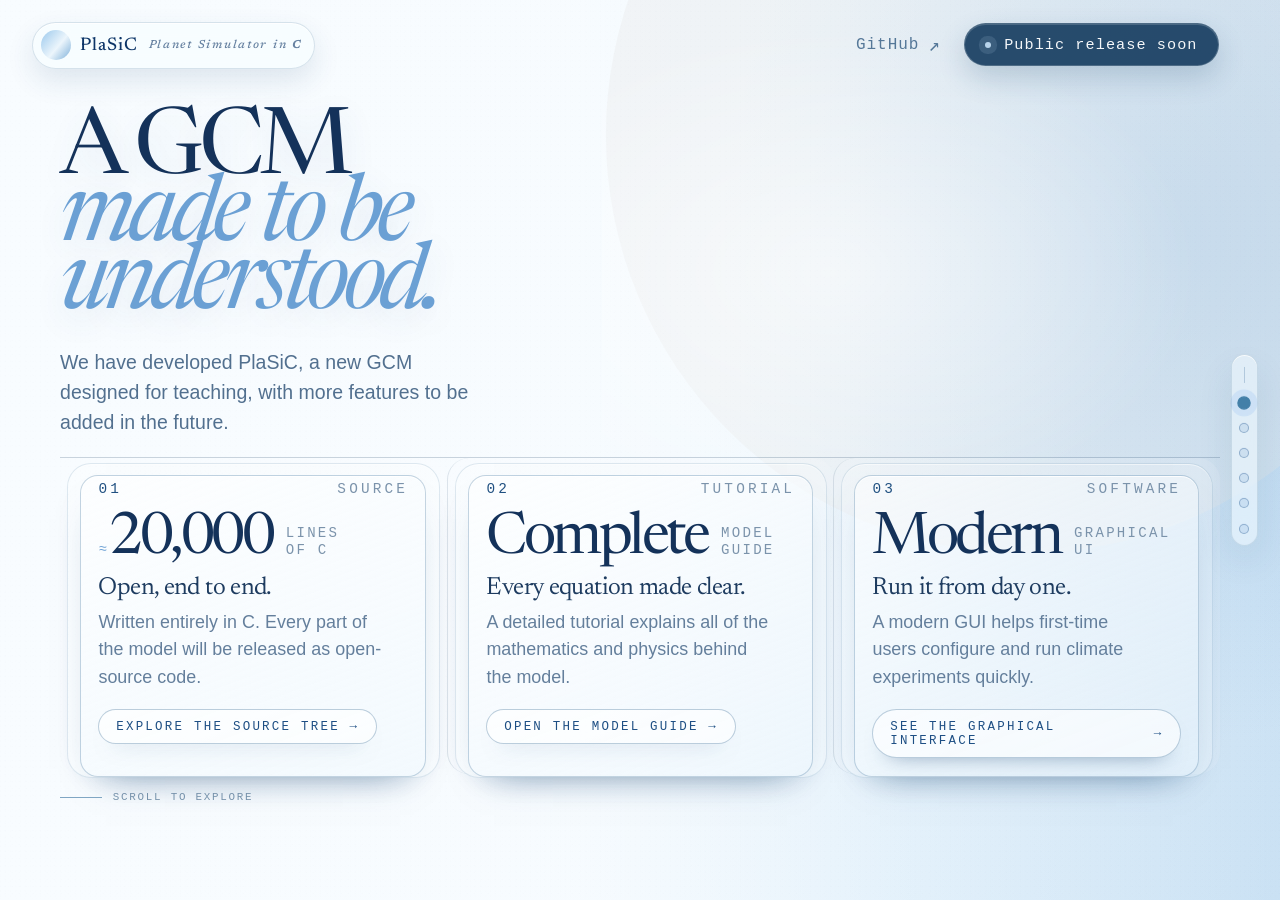
==== docs-site/docs/index.html @ 68e63ff9 "Add MkDocs online tutorial site and GitHub Pages deployment - docs-site 站点根路径保留项目落地页（index/source/tu" ====
<!DOCTYPE html>
<html lang="en">
<head>
<meta charset="UTF-8">
<meta name="viewport" content="width=device-width, initial-scale=1.0">
<meta name="color-scheme" content="light dark">
<meta name="description" content="PlaSiC historical experiment: a 1850–2014 CO₂-forced climate simulation and its warming response.">
<meta name="theme-color" content="#0a0f1d">
<link rel="icon" type="image/svg+xml" href="data:image/svg+xml,%3Csvg xmlns='http://www.w3.org/2000/svg' viewBox='0 0 64 64'%3E%3Cdefs%3E%3CradialGradient id='g' cx='35%25' cy='28%25'%3E%3Cstop stop-color='%23dffaff'/%3E%3Cstop offset='.48' stop-color='%237fe0f2'/%3E%3Cstop offset='1' stop-color='%231d5d7c'/%3E%3C/radialGradient%3E%3C/defs%3E%3Ccircle cx='32' cy='32' r='25' fill='url(%23g)'/%3E%3Cpath d='M12 34c13-9 27-11 40-4' fill='none' stroke='%23fff' stroke-opacity='.7' stroke-width='2'/%3E%3C/svg%3E">
<title>PlaSiC — Historical experiment</title>
<link rel="preconnect" href="https://fonts.googleapis.com">
<link rel="preconnect" href="https://fonts.gstatic.com" crossorigin>
<link href="https://fonts.googleapis.com/css2?family=Newsreader:opsz,wght@6..72,400;6..72,500&amp;family=STIX+Two+Text:ital,wght@0,400;0,500;1,400&amp;display=swap" rel="stylesheet">

<style>
/* ============================================================
   1. TOKENS + RESET
   ============================================================ */
:root{
  --ink:#0a0f1d;
  --ink-2:#0d1424;
  --ink-3:#101b33;
  --line:rgba(127,224,242,.16);
  --ice:#7fe0f2;
  --ice-deep:#37bddb;
  --ice-dim:#4a90a8;
  --gold:#e7c489;
  --text:#e9eef7;
  --muted:#8fa1bd;

  --font-elegant:'Newsreader','Bodoni 72','Didot','Baskerville','Times New Roman',serif;
  --font-math:'STIX Two Text','STIX Two Math','STIXGeneral','Cambria Math','Baskerville','Times New Roman',serif;
  --font-body:-apple-system,BlinkMacSystemFont,'Segoe UI',Roboto,'Helvetica Neue',Arial,sans-serif,'PingFang SC','Microsoft YaHei';
  --font-mono:'SF Mono',SFMono-Regular,ui-monospace,Menlo,Consolas,'Liberation Mono',monospace;
}

*{box-sizing:border-box;margin:0;padding:0}
html{scroll-behavior:smooth}
body{
  font-family:var(--font-body);
  color:var(--text);
  background:var(--ink);
  -webkit-font-smoothing:antialiased;
  text-rendering:optimizeLegibility;
  overflow:hidden;           /* sections scroll inside .scroll */
}
a{color:inherit;text-decoration:none}
button{font-family:inherit;cursor:pointer;background:none;border:none;color:inherit}

/* ============================================================
   2. LAYERED BACKGROUND (gradient + vignette, fixed)
   ============================================================ */
.bg-gradient{
  position:fixed;inset:0;z-index:0;pointer-events:none;
  background:
    radial-gradient(120% 90% at 50% -10%, var(--ink-3) 0%, var(--ink-2) 42%, var(--ink) 78%),
    #0a0f1d;
}
.bg-gradient::before,
.bg-gradient::after{
  content:"";position:absolute;inset:0;opacity:0;
  transition:opacity .85s cubic-bezier(.2,.7,.2,1);
}
.bg-gradient::before{
  background:
    radial-gradient(72% 48% at 76% 6%,rgba(255,237,255,.28),transparent 68%),
    linear-gradient(158deg,#75b9f5 0%,#798fe9 33%,#609ce9 66%,#9abcf4 100%);
}
.bg-gradient::after{
  background:
    radial-gradient(80% 58% at 13% 93%,rgba(242,181,249,.42),transparent 66%),
    radial-gradient(66% 52% at 94% 76%,rgba(215,181,251,.38),transparent 70%),
    linear-gradient(112deg,rgba(255,255,255,.16),transparent 48%,rgba(117,85,221,.15));
  mix-blend-mode:screen;
}
body.theme-sky .bg-gradient::before,
body.theme-sky .bg-gradient::after{opacity:1}
.vignette{
  position:fixed;inset:0;z-index:3;pointer-events:none;
  background:radial-gradient(130% 130% at 50% 45%, transparent 55%, rgba(4,8,18,.55) 100%);
  transition:background .85s ease;
}
.bottom-fade{
  position:fixed;left:0;right:0;bottom:0;height:26vh;z-index:1;pointer-events:none;
  background:linear-gradient(180deg,transparent,rgba(6,10,20,.8));
  transition:background .85s ease;
}
body.theme-sky .vignette{background:radial-gradient(130% 115% at 52% 42%,transparent 56%,rgba(47,57,156,.18) 100%)}
body.theme-sky .bottom-fade{background:linear-gradient(180deg,transparent,rgba(213,180,249,.22))}

/* clouds canvas sits between gradient and content */
#clouds{position:fixed;inset:0;z-index:1;pointer-events:none}

/* ============================================================
   3. SCROLL CONTAINER + SECTIONS
   ============================================================ */
.scroll{
  position:relative;z-index:2;
  height:100vh;height:100dvh;
  overflow-y:auto;overflow-x:hidden;
  scroll-snap-type:y mandatory;
  scroll-snap-stop:always;
  -webkit-overflow-scrolling:touch;
}
section{
  position:relative;
  min-height:100vh;min-height:100dvh;
  scroll-snap-align:start;
  display:flex;flex-direction:column;
  align-items:center;justify-content:center;
  padding:clamp(.75rem,1.9vh,1.35rem) clamp(1.25rem,6vw,4rem);
}

/* ============================================================
   4. FIXED CHROME (logo + nav dots)
   ============================================================ */
.logo{
  position:fixed;top:clamp(1rem,2.4vh,1.5rem);left:clamp(1.1rem,2.5vw,2rem);
  z-index:6;pointer-events:auto;
  display:flex;align-items:center;gap:.55rem;
  font-family:var(--font-elegant);font-weight:500;
  font-size:1.05rem;letter-spacing:.04em;color:var(--text);
}
.logo .mark{
  width:26px;height:26px;border-radius:50%;
  background:radial-gradient(circle at 35% 30%, var(--ice) 0%, var(--ice-deep) 55%, transparent 78%);
  box-shadow:0 0 18px rgba(127,224,242,.45);
  opacity:.9;
}
.logo .sub{font-family:var(--font-elegant);font-size:.6rem;letter-spacing:.12em;color:var(--muted);font-style:italic;text-transform:none;margin-left:.1rem}
body.theme-sky .logo{color:#fff;text-shadow:0 2px 18px rgba(50,48,151,.28)}
body.theme-sky .logo .sub{color:rgba(255,255,255,.78)}
body.theme-sky .logo .mark{
  background:radial-gradient(circle at 35% 30%,#fff 0%,#efd9ff 32%,#8f78e8 68%,transparent 72%);
  box-shadow:0 0 0 1px rgba(255,255,255,.3),0 8px 30px rgba(243,211,255,.6);
}

.nav{
  position:fixed;right:clamp(.6rem,1.8vw,1.4rem);top:50%;transform:translateY(-50%);
  z-index:6;display:flex;flex-direction:column;gap:.95rem;align-items:center;
}
.nav .dot{
  border-radius:50%;
  border:1px solid var(--line);background:rgba(15,23,40,.5);
  transition:transform .35s ease,background .35s ease,border-color .35s ease,box-shadow .35s ease;
}
.nav .dot:hover{border-color:var(--ice);transform:scale(1.25)}
.nav .dot.active{
  background:var(--ice);border-color:var(--ice);
  transform:scale(1.35);
}
.nav .dot.active::after{
  content:"";display:none;
}
.nav .tick{width:1px;height:16px;background:linear-gradient(var(--line),var(--line))}
body.theme-sky .nav .dot{border-color:rgba(255,255,255,.58);background:rgba(255,255,255,.18)}
body.theme-sky .nav .dot:hover{border-color:#fff}
body.theme-sky .nav .dot.active{background:#fff;border-color:#fff;box-shadow:0 0 0 5px rgba(255,255,255,.2),0 6px 22px rgba(55,51,164,.24)}
body.theme-sky .nav .tick{background:rgba(255,255,255,.48)}

/* the physics scene (#s2) is light-toned: darken the fixed chrome there */
body.theme-physics .logo{color:#12303f;text-shadow:none}
body.theme-physics .logo .sub{color:rgba(18,48,63,.62)}
body.theme-physics .logo .mark{background:radial-gradient(circle at 35% 30%,#cfeaf7 0%,#5f9dbd 58%,transparent 78%);box-shadow:0 0 14px rgba(40,90,120,.35)}
body.theme-physics .nav .dot{border-color:rgba(18,48,63,.38);background:rgba(18,48,63,.14)}
body.theme-physics .nav .dot.active{background:#1d5d7c;border-color:#1d5d7c;box-shadow:0 0 12px rgba(29,93,124,.4)}
body.theme-physics .nav .tick{background:rgba(18,48,63,.28)}

/* ============================================================
   5. SHARED REVEAL
   ============================================================ */
section .reveal{opacity:0;transform:translateY(28px);
  transition:opacity .8s ease,transform .8s cubic-bezier(.16,.8,.28,1);
  transition-delay:var(--d,0s);
}
section.active .reveal{opacity:1;transform:none}
@media (min-width:760px){
  section .reveal{will-change:opacity,transform}
}

/* ============================================================
   6. PAGE 3 — EQUATIONS IN THE SKY
   ============================================================ */
#s1{
  isolation:isolate;overflow:hidden;justify-content:flex-start;
  padding:clamp(4.2rem,7vh,5.2rem) clamp(1.25rem,4vw,4rem) clamp(1.4rem,3vh,2.4rem);
}
#s1::after{
  content:"";position:absolute;inset:0;z-index:-1;pointer-events:none;
  background:
    linear-gradient(90deg,rgba(255,255,255,.16) 1px,transparent 1px),
    linear-gradient(rgba(255,255,255,.12) 1px,transparent 1px);
  background-size:8vw 8vw;
  -webkit-mask:linear-gradient(180deg,transparent,rgba(0,0,0,.12) 28%,rgba(0,0,0,.08) 70%,transparent);
          mask:linear-gradient(180deg,transparent,rgba(0,0,0,.12) 28%,rgba(0,0,0,.08) 70%,transparent);
}
.sr-only{position:absolute;width:1px;height:1px;padding:0;margin:-1px;overflow:hidden;clip:rect(0,0,0,0);white-space:nowrap;border:0}
.sky-title{
  position:relative;z-index:4;width:min(94vw,1180px);margin:0 auto clamp(.3rem,.8vh,.6rem);
  color:#fff;text-align:center;text-wrap:balance;
  font-family:var(--font-elegant);font-size:clamp(2.2rem,4.3vw,4.7rem);font-weight:400;
  line-height:.94;letter-spacing:-.035em;font-kerning:normal;font-feature-settings:"kern" 1,"liga" 1;
  opacity:0;transform:translateY(-14px);filter:blur(7px);
  transition:opacity 1s ease .05s,transform 1s cubic-bezier(.16,.8,.28,1) .05s,filter 1s ease .05s;
}
#s1.active .sky-title{opacity:1;transform:none;filter:blur(0)}
.eq-cloud{
  position:relative;width:min(96vw,1540px);height:min(70vh,720px);
  margin:0 auto;perspective:1500px;transform-style:preserve-3d;
}
.eq{
  --tx:0px;--ty:0px;
  position:absolute;left:var(--x);top:var(--y);z-index:var(--z,1);
  max-width:min(66vw,900px);
  color:rgba(255,255,255,.92);
  opacity:0;
  transform:translate(-50%,-50%) translate3d(var(--tx),var(--ty),0) rotate(var(--r,0deg)) scale(.92);
  transition:opacity 1.15s ease var(--delay,0s),filter 1.15s ease var(--delay,0s),transform 1.15s cubic-bezier(.16,.8,.28,1) var(--delay,0s),color .35s ease;
  text-shadow:0 1px 0 rgba(255,255,255,.18),0 4px 16px rgba(50,51,142,.32),0 14px 38px rgba(45,54,160,.2);
  will-change:transform;
}
#s1.active .eq{
  opacity:var(--alpha,.82);
  transform:translate(-50%,-50%) translate3d(var(--tx),var(--ty),0) rotate(var(--r,0deg)) scale(1);
}
.eq .m{
  display:inline-block;font-family:var(--font-math);font-weight:400;
  line-height:1.2;letter-spacing:-.018em;font-kerning:normal;font-feature-settings:"kern" 1,"liga" 1;
  animation:eqFloat var(--float,10s) ease-in-out var(--phase,0s) infinite alternate;
  transition:transform .45s cubic-bezier(.2,.8,.2,1),color .35s ease,text-shadow .35s ease;
}
.eq:hover{z-index:20;color:#fff;--alpha:1}
.eq:hover .m{transform:translateY(-4px) scale(1.035);text-shadow:0 2px 0 rgba(255,255,255,.2),0 16px 38px rgba(51,45,153,.34)}
.eq.f-fore{color:#fff;--alpha:.98}
.eq.f-fore .m{font-size:var(--fs,clamp(1.2rem,1.9vw,1.95rem));font-weight:500}
.eq.f-diag{color:rgba(250,244,255,.9);--alpha:.88}
.eq.f-diag .m{font-size:var(--fs,clamp(.9rem,1.22vw,1.26rem))}
.m i{font-style:italic;color:inherit}
.m .g{color:#f8d9ff}
.fr{display:inline-flex;flex-direction:column;vertical-align:middle;margin:0 .14em;text-align:center;line-height:1.02;transform:translateY(-.04em)}
.fr .fn{padding:0 .12em}
.fr .fd{border-top:1px solid currentColor;padding:.08em .12em 0;font-size:.74em}
sub,sup{font-size:.62em;line-height:0}
@keyframes eqFloat{
  0%{transform:translate3d(0,-3px,0)}
  45%{transform:translate3d(5px,2px,0)}
  100%{transform:translate3d(-3px,6px,0)}
}

/* ============================================================
   7. PAGE 4 — PHYSICAL PROCESSES IN PLASIC (3-D GRID COLUMN)
   design adapted from website/demo (isothermalbox-style column
   + gridded globe); all selectors scoped under .physics-map
   ============================================================ */
#s2.physics-scene{
  isolation:isolate;overflow:hidden;padding:0;display:block;
  background:linear-gradient(165deg,#f3f8fc 0%,#e1ebf3 100%);color:#103b55;
}
.physics-figure{
  position:absolute;inset:0;z-index:1;opacity:0;transform:scale(1.015);
  transition:opacity 1.1s ease,transform 1.6s cubic-bezier(.16,.8,.28,1);
}
#s2.active .physics-figure{opacity:1;transform:none}
.physics-map{display:block;width:100%;height:100%}
.physics-map text{font-family:var(--font-body)}
/* in-scene micro labels (kept to a minimum) */
.physics-map .micro-label{font-size:28px;font-weight:750;letter-spacing:.13em;fill:#174b65;paint-order:stroke;stroke:rgba(248,253,255,.88);stroke-width:6px;stroke-linejoin:round}
.physics-map .micro-label.light{fill:rgba(255,255,255,.9);stroke:rgba(12,63,82,.55)}
/* parameterization callout panels */
.physics-map .process-label{filter:drop-shadow(0 9px 16px rgba(20,67,87,.18));opacity:0;transition:opacity .65s ease}
#s2.active .process-label{opacity:1}
#s2.active .process-label.p2{transition-delay:.14s}
#s2.active .process-label.p3{transition-delay:.24s}
#s2.active .process-label.p4{transition-delay:.34s}
.process-label .label-panel{fill:rgba(248,253,255,.92);stroke:rgba(12,72,101,.22);stroke-width:1.5}
.process-label .label-index{font:750 16px var(--font-body);fill:#103f59;text-anchor:middle;dominant-baseline:middle}
.process-label .label-title{font:750 24px var(--font-body);letter-spacing:.018em;fill:#103f59}
.process-label .label-link{fill:none;stroke:rgba(20,82,105,.6);stroke-width:2.2;stroke-linecap:round;stroke-dasharray:3 7}
.process-label:hover .label-panel{fill:rgba(255,255,255,.97);stroke:rgba(12,72,101,.45)}
.process-label:hover .label-link{stroke-dasharray:none}
/* globe image replaces the procedural graticule; only rain dots and
   building windows remain procedural */
/* scene motion, scoped to the physics map */
.physics-map .cloud-soft{filter:url(#cloudShadow)}
.physics-map .cloud-float-a,.physics-map .cloud-float-c{transform-box:fill-box;transform-origin:center;will-change:transform}
.physics-map .cloud-float-a{animation:sceneCloudA 8s ease-in-out infinite alternate}
.physics-map .cloud-float-c{animation:sceneCloudC 12s ease-in-out -5s infinite alternate}
.physics-map .sun-core{transform-box:fill-box;transform-origin:center;animation:sunPulse 4.5s ease-in-out infinite alternate}
.physics-map .sun-rays{transform-box:fill-box;transform-origin:center;animation:sunTurn 55s linear infinite}
.physics-map .flow,.physics-map .shortwave,.physics-map .longwave,.physics-map .updraft,.physics-map .flux-arrow{stroke-dasharray:16 13;animation:streamDash 2.2s linear infinite}
.physics-map .longwave{animation-duration:2.8s}
.physics-map .rain-streak{stroke-dasharray:7 15;animation:rainFall 1.25s linear infinite}
.physics-map .rain-streak.r2{animation-delay:-.45s}
.physics-map .rain-streak.r3{animation-delay:-.85s}
.physics-map .rain-dot{fill:#3f8fd2;animation:fallDots 1.5s linear infinite}
.physics-map .eddy{transform-box:fill-box;transform-origin:center;animation:eddyTurn 9s linear infinite}
.physics-map .mix-stream{stroke-dasharray:8 13;animation:streamDash 3.2s linear infinite}
.physics-map .rain-drop{animation:dropBob 1.8s ease-in-out infinite;transform-box:fill-box;transform-origin:center}
.physics-map .rain-drop.d2{animation-delay:-.6s}
.physics-map .rain-drop.d3{animation-delay:-1.2s}
.physics-map .city-icon{filter:drop-shadow(0 5px 5px rgba(30,68,58,.16))}
@keyframes sceneCloudA{to{transform:translate(10px,-13px)}}
@keyframes sceneCloudC{to{transform:translate(8px,-9px)}}
@keyframes sunPulse{to{transform:scale(1.06);opacity:.9}}
@keyframes sunTurn{to{transform:rotate(360deg)}}
@keyframes streamDash{to{stroke-dashoffset:-58}}
@keyframes rainFall{to{stroke-dashoffset:-44}}
@keyframes fallDots{0%{transform:translateY(-6px);opacity:0}20%{opacity:.95}85%{opacity:.9}100%{transform:translateY(38px);opacity:0}}
@keyframes eddyTurn{to{transform:rotate(360deg)}}
@keyframes dropBob{0%,100%{transform:translateY(-4px);opacity:.5}50%{transform:translateY(7px);opacity:1}}
@media (max-width:780px){
  .physics-figure{left:50%;width:1500px;transform:translateX(-50%) scale(1.015)}
  #s2.active .physics-figure{transform:translateX(-50%)}
}

/* ============================================================
   8. PAGE 5 — COUPLING
   ============================================================ */
#s3.coupling-scene{
  --cx-ink:#173650;--cx-muted:#536f86;--cx-rule:rgba(47,93,130,.19);
  --cx-down:#9b722f;--cx-up:#327ea6;
  isolation:isolate;align-items:stretch;justify-content:center;
  padding:clamp(5rem,8vh,6rem) clamp(1.5rem,5vw,5.5rem) clamp(1.8rem,4vh,3rem);
  color:var(--cx-ink);
  background:radial-gradient(ellipse at 90% 15%,rgba(126,196,242,.42),transparent 55%),
    linear-gradient(125deg,#e6f2fd 5%,#cfe4f8 68%,#b9d6ee);
}
#s3::before{
  content:"";position:absolute;inset:0;z-index:-1;pointer-events:none;opacity:.35;
  background-image:linear-gradient(rgba(71,120,160,.075) 1px,transparent 1px),linear-gradient(90deg,rgba(71,120,160,.075) 1px,transparent 1px);
  background-size:64px 64px;
  -webkit-mask-image:linear-gradient(120deg,transparent 30%,#000);mask-image:linear-gradient(120deg,transparent 30%,#000);
}
.cx-shell{width:min(100%,1400px);margin:auto}
.cx-header{display:grid;grid-template-columns:1fr;align-items:end;gap:3rem;margin-bottom:clamp(1.6rem,3.5vh,2.6rem)}
.cx-title{font-family:var(--font-elegant);font-size:clamp(3.25rem,5.2vw,5.35rem);font-weight:400;line-height:.94;letter-spacing:-.035em}
.cx-title em{font-weight:400;color:#3b7fa9}
.cx-header-note{max-width:38ch;margin:0 0 .25rem;color:var(--cx-muted);font-size:1.0625rem;line-height:1.55}
.cx-network{margin:0}
.cx-component{position:relative;min-width:0;border:1px solid var(--cx-rule);border-radius:12px;background:rgba(255,255,255,.57)}
.cx-number{font-family:var(--font-mono);font-size:.875rem;letter-spacing:.12em;color:#6084a1}
.cx-component h3{font-family:var(--font-elegant);font-size:clamp(1.9rem,2.8vw,2.7rem);font-weight:400;line-height:1.05;letter-spacing:-.025em}
.cx-component p{font-size:1.125rem;line-height:1.55;color:var(--cx-muted);text-wrap:pretty}
.cx-atmosphere{display:grid;grid-template-columns:1fr 1fr;align-items:center;gap:2rem;padding:1.3rem 1.7rem;background:linear-gradient(110deg,rgba(255,255,255,.85),rgba(204,229,247,.66));box-shadow:0 15px 35px -30px rgba(36,85,127,.3)}
.cx-atmosphere-name{display:flex;align-items:center;gap:1.2rem}
.cx-atmosphere p{max-width:47ch}
.cx-branches{display:grid;grid-template-columns:minmax(0,.8fr) minmax(0,1.65fr);gap:2.3rem}
.cx-branch{min-width:0;display:flex;flex-direction:column}
.cx-exchange{display:flex;justify-content:center}
.cx-direction{display:flex;font-size:.875rem;line-height:1.35;color:var(--cx-down)}
.cx-direction.return{color:var(--cx-up)}
.cx-arrow{position:relative;display:block;flex:none;width:2px;height:45px;background:currentColor;opacity:.8}
.cx-arrow::after{content:"";position:absolute;bottom:0;left:-3px;width:8px;height:8px;border-right:2px solid currentColor;border-bottom:2px solid currentColor;transform:rotate(45deg)}
.return .cx-arrow::after{top:0;bottom:auto;transform:rotate(225deg)}
.cx-land{flex:1;padding:1.5rem 1.7rem;display:flex;flex-direction:column;align-items:flex-start;background:linear-gradient(145deg,rgba(255,255,255,.76),rgba(217,236,234,.53))}
.cx-land .cx-number{color:#547e7c}
.cx-land h3{margin:.75rem 0 .65rem}
.cx-land p{max-width:29ch}
.cx-marine{min-width:0}
.cx-interface{display:flex;align-items:center;justify-content:space-between;gap:1.8rem;padding:1.15rem 1.45rem;border:1px dashed rgba(55,108,143,.38);border-radius:8px;background:rgba(243,250,255,.5)}
.cx-interface h3{font-size:1.45rem;font-weight:500;white-space:nowrap}
.cx-interface p{font-size:1.0625rem;line-height:1.5;color:var(--cx-muted);max-width:42ch}
.cx-interface-tag{display:block;margin-top:.3rem;font-family:var(--font-mono);font-size:.9375rem;color:#6385a0}
.cx-gateway{width:43%;display:flex;align-items:center;justify-content:center;gap:.6rem;height:45px;color:#547f9f}
.cx-gateway .cx-arrow{height:29px}
.cx-gateway-label{margin-left:.4rem;font-size:.875rem;line-height:1.35;color:var(--cx-muted)}
.cx-marine-pair{display:grid;grid-template-columns:minmax(0,1fr) 14% minmax(0,1fr);align-items:stretch}
.cx-ice,.cx-ocean{padding:1.1rem 1.25rem}
.cx-ice{background:linear-gradient(145deg,rgba(255,255,255,.8),rgba(224,231,247,.65))}
.cx-ocean{background:linear-gradient(145deg,rgba(241,250,255,.9),rgba(191,221,243,.55))}
.cx-ice h3,.cx-ocean h3{font-size:clamp(1.75rem,2.35vw,2.35rem);margin:.5rem 0 .6rem}
.cx-ice p,.cx-ocean p{font-size:1.0625rem}
.cx-bridge{display:flex;flex-direction:column;align-items:center;justify-content:center;gap:.7rem;color:#517b9c;padding:0 .6rem}
.cx-horizontal{width:100%;height:2px;position:relative;background:currentColor}
.cx-horizontal::after{content:"";position:absolute;right:0;top:-3px;width:8px;height:8px;border-top:2px solid currentColor;border-right:2px solid currentColor;transform:rotate(45deg)}
.cx-horizontal.back::after{left:0;right:auto;transform:rotate(225deg)}
.cx-bridge small{line-height:1.35;text-align:center}
.cx-deep-link{display:flex;flex-direction:column;align-items:center;gap:.4rem;margin:.7rem 0 .45rem;color:#3d789b;font-size:.82rem;line-height:1.3;text-align:center}
.cx-deep-link .cx-deep-arrow{position:relative;width:2px;height:27px;background:currentColor}
.cx-deep-link .cx-deep-arrow::after{content:"";position:absolute;left:-3px;bottom:-1px;width:8px;height:8px;border-right:2px solid currentColor;border-bottom:2px solid currentColor;transform:rotate(45deg)}
.cx-deep-link strong{font-weight:600;letter-spacing:.02em}
.cx-deep-ocean{display:grid;grid-template-columns:auto minmax(0,1fr) auto;align-items:center;gap:1.1rem;padding:1rem 1.25rem;border-color:rgba(38,111,157,.28);background:linear-gradient(110deg,rgba(222,244,255,.9),rgba(155,206,237,.62));box-shadow:0 13px 30px -27px rgba(24,86,128,.58)}
.cx-deep-ocean .cx-component-head{margin:0;align-items:center}
.cx-deep-ocean .cx-symbol{width:4.8rem;height:4.8rem}
.cx-deep-ocean h3{font-size:clamp(1.65rem,2.2vw,2.2rem);margin:.35rem 0 .2rem}
.cx-deep-ocean p{font-size:1rem;line-height:1.42;max-width:192ch}
.cx-deep-specs{display:flex;flex-direction:column;align-items:flex-end;gap:.4rem;max-width:24rem}
.cx-deep-specs span{padding:.35rem .52rem;border:1px solid rgba(48,111,146,.2);border-radius:5px;background:rgba(244,252,255,.45);color:#37677f;font-family:var(--font-mono);font-size:.7rem;letter-spacing:.04em;white-space:nowrap}
.cx-caption{display:grid;grid-template-columns:1fr 1.5fr;gap:2.8rem;padding-top:1rem;border-top:1px solid var(--cx-rule);font-size:1rem;line-height:1.6}
.cx-caption strong{font-weight:500;color:var(--cx-ink)}
.cx-caption p + p{margin-top:.3rem}
.cx-grid-mark{display:inline-block;width:13px;height:13px;margin-right:.5rem;vertical-align:-1px;border:1px solid #779cb7;background:linear-gradient(90deg,transparent 45%,#779cb7 45% 55%,transparent 55%),linear-gradient(transparent 45%,#779cb7 45% 55%,transparent 55%)}
body.theme-coupling .logo{color:#173650;text-shadow:none}
body.theme-coupling .logo .sub{color:#54738d}
body.theme-coupling .logo .mark{background:radial-gradient(circle at 35% 30%,#d7f2ff 0%,#6a9fc5 58%,transparent 78%);box-shadow:0 0 14px rgba(46,116,214,.2)}
body.theme-coupling .nav .dot{border-color:rgba(20,72,128,.34);background:rgba(35,104,180,.1)}
body.theme-coupling .nav .dot.active{background:#437fa8;border-color:#437fa8;box-shadow:0 0 0 5px rgba(46,120,236,.1)}
body.theme-coupling .nav .tick{background:rgba(20,72,128,.22)}
body.theme-coupling .vignette{background:radial-gradient(140% 120% at 55% 45%,transparent 70%,rgba(54,115,177,.07) 100%)}
body.theme-coupling .bottom-fade{background:linear-gradient(180deg,transparent,rgba(185,222,252,.12))}
@media(max-width:1050px){
  .cx-header{gap:2rem;grid-template-columns:1fr 1fr}
  .cx-branches{gap:1.5rem;grid-template-columns:minmax(0,.75fr) minmax(0,1.65fr)}
  .cx-exchange{gap:1rem}.cx-direction{font-size:.8125rem}
  .cx-interface{align-items:flex-start;gap:1rem}.cx-interface p{max-width:26ch}
  .cx-land{padding:1.3rem}.cx-ice,.cx-ocean{padding:1rem}
  .cx-component p{font-size:1.0625rem}
}
@media(max-width:760px){
  #s3.coupling-scene{padding:5.5rem 1.5rem 2.5rem}
  .cx-header{grid-template-columns:1fr;gap:1rem;margin-bottom:1.5rem}
  .cx-title{font-size:clamp(2.8rem,9vw,4rem)}
  .cx-atmosphere{grid-template-columns:1fr;gap:.65rem;padding:1.2rem}
  .cx-atmosphere-name{gap:.8rem}
  .cx-branches{grid-template-columns:1fr;gap:0}
  .cx-exchange{justify-content:space-around}
  .cx-direction{font-size:.875rem}
  .cx-land{padding:1.2rem}.cx-land h3{margin:.45rem 0}
  .cx-land p{max-width:none}
  .cx-interface{padding:1rem}
  .cx-deep-ocean{grid-template-columns:1fr;gap:.7rem;padding:1rem}
  .cx-deep-ocean .cx-component-head{align-items:center}
  .cx-deep-specs{align-items:flex-start;max-width:none}
  .cx-caption{grid-template-columns:1fr;gap:.7rem;margin-top:1.4rem}
}
@media(max-width:430px){
  .cx-interface p{max-width:none;margin-top:.6rem}
  .cx-marine-pair{grid-template-columns:1fr}
  .cx-gateway{width:100%}
  .cx-bridge{flex-direction:row}
  .cx-horizontal{width:2px;height:38px}
  .cx-horizontal::after{right:auto;left:-3px;top:auto;bottom:0;transform:rotate(135deg)}
  .cx-horizontal.back::after{left:-3px;top:0;bottom:auto;transform:rotate(-45deg)}
  .cx-ocean h3 span{display:inline}
  .cx-deep-ocean .cx-component-head{align-items:center}
  .cx-deep-ocean .cx-symbol{width:4.2rem;height:4.2rem}
  .cx-deep-specs span{font-size:.62rem}
}
@media(min-width:1051px) and (max-height:800px){
  #s3.coupling-scene{padding-top:4.4rem;padding-bottom:1.5rem}
  .cx-header{margin-bottom:1.3rem}.cx-title{font-size:clamp(3rem,4.4vw,4.3rem)}
  .cx-atmosphere{padding:1rem 1.5rem}.cx-exchange{min-height:72px}
  .cx-land{padding:1.2rem 1.5rem}.cx-caption{margin-top:1.1rem;padding-top:.8rem}
}

/* Component symbols reuse the original site's vector illustrations. */
.cx-symbol{display:block;flex:none;width:4.8rem;height:4.8rem;filter:saturate(.68);}
.cx-symbol svg{display:block;width:100%;height:100%}
.cx-component-head{display:flex;align-items:center;gap:.8rem;margin-bottom:.7rem;width:100%}
.cx-component-head > div{min-width:0}
.cx-component-head h3{margin:.45rem 0 0}
.cx-atmosphere-name h3{margin-top:.35rem}
.cx-atmosphere{padding-top:.9rem;padding-bottom:.9rem}
.cx-land .cx-symbol{width:5.3rem;height:5.3rem}
.cx-ocean .cx-symbol{width:5.3rem;height:5.3rem}
.cx-ice .cx-component-head,.cx-ocean .cx-component-head{align-items:flex-start;flex-direction:row;gap:.8rem}
.cx-interface-name{display:flex;align-items:center;gap:.65rem;flex:none}
.cx-interface .cx-symbol{width:4rem;height:4rem}
.cx-exchange{align-items:stretch;gap:1.3rem;min-height:158px;padding:1rem .25rem}
.cx-direction{align-items:center;flex:1;min-width:0;gap:.65rem}
.cx-direction .cx-arrow{height:92px}
.cx-field-list{display:grid;gap:.24rem;font-size:.9375rem;line-height:1.4}
.cx-field-list strong{font-weight:600;font-size:.875rem;margin-bottom:.15rem}
.cx-bridge{padding-left:.35rem;padding-right:.35rem}
.cx-bridge small{font-size:.875rem}
.cx-caption{margin-top:1rem}
@media(max-width:1150px){
  .cx-interface{flex-direction:column;gap:.5rem}.cx-interface p{max-width:none}
  .cx-component-head{flex-direction:column;align-items:flex-start;gap:.35rem}
  .cx-land .cx-symbol{width:4.8rem;height:4.8rem}
}
@media(max-width:760px){
  .cx-exchange{gap:1.2rem;min-height:0;padding:1.1rem .25rem}
  .cx-component-head{flex-direction:row;align-items:center;gap:.8rem}
  .cx-interface{flex-direction:row;align-items:center}
  .cx-ice .cx-component-head,.cx-ocean .cx-component-head{flex-direction:column}
}
@media(max-width:430px){
  .cx-interface{display:block}.cx-interface-name{gap:.5rem}
  .cx-atmosphere-name{gap:.6rem}.cx-atmosphere-name h3{font-size:1.7rem}
  .cx-symbol,.cx-land .cx-symbol{width:4.2rem;height:4.2rem}
  .cx-ice .cx-component-head,.cx-ocean .cx-component-head{flex-direction:row;align-items:center;gap:.8rem}
  .cx-bridge{height:82px;gap:.8rem}
  .cx-bridge small{max-width:9ch}
  .cx-bridge .cx-horizontal{flex:none}
}

/* ============================================================
   9. PAGE 1 — OPEN, LEARN, RUN
   ============================================================ */
#s4.closing{
  position:relative;isolation:isolate;overflow:hidden;align-items:stretch;justify-content:flex-start;
  padding:clamp(5.7rem,8.3vh,7.2rem) clamp(2.4rem,4.7vw,6rem) clamp(1.7rem,3.2vh,2.8rem);
  color:#122c49;text-align:left;
  background:
    linear-gradient(108deg,rgba(246,251,255,.98) 0%,rgba(246,251,255,.96) 45%,rgba(222,238,252,.85) 70%,rgba(126,177,228,.72) 100%),
    #f6fbff;
}
#s4.closing::before{
  content:"";position:absolute;z-index:0;inset:0;pointer-events:none;
}
#s4.closing::after{
  content:"";position:absolute;z-index:4;inset:0;pointer-events:none;opacity:.14;
  background:
    radial-gradient(circle at 12% 21%,rgba(23,58,92,.08) 0 .45px,transparent .7px),
    radial-gradient(circle at 73% 61%,rgba(23,58,92,.06) 0 .45px,transparent .7px);
  background-size:5px 5px,7px 7px;mix-blend-mode:multiply;
}
.earth-stage{
  position:absolute;z-index:1;width:max(110vw,96rem);aspect-ratio:4/3;
  right:-40vw;top:-49vh;pointer-events:none;opacity:0;
  transition:opacity 1.6s ease .12s,filter 1.6s ease .12s;
  filter:blur(5px);
}
#s4.active .earth-stage{filter:blur(0)}
.earth-visual{
  position:absolute;inset:0;clip-path:circle(30.8% at 50% 50%);
  background-image:
    url('https://images.unsplash.com/photo-1614730321146-b6fa6a46bcb4?auto=format&fit=crop&w=1800&q=90'),
    radial-gradient(circle,#dceaf2 0 38%,#9cb9cb 58%,#527895 72%,#24455f 100%);
  background-position:center;background-size:cover;
  animation:earthFloat 22s ease-in-out infinite alternate;
}
.earth-haze{position:absolute;z-index:2;right:-4%;top:-7%;width:57%;height:69%;pointer-events:none;background:radial-gradient(ellipse at 31% 54%,rgba(248,252,255,.55),transparent 52%);mix-blend-mode:screen}
@keyframes earthFloat{to{transform:translate3d(-1.2%,1.1%,0) scale(1.018)}}

.closing-topbar{
  position:absolute;z-index:6;right:clamp(2.8rem,4.8vw,6rem);top:clamp(1.35rem,2.5vh,2rem);
  display:flex;align-items:center;gap:clamp(.8rem,1.8vw,1.7rem);
}
.release-toplink{display:flex;align-items:center;gap:.55rem;font-family:var(--font-mono);font-size:1rem;letter-spacing:.06em;color:#1d4a75;transition:opacity .25s ease}
.release-toplink::after{content:"↗";font-size:1.18rem}
.release-toplink[aria-disabled="true"]{cursor:not-allowed;opacity:.72}
.release-pill{
  display:flex;align-items:center;gap:.85rem;padding:.72rem 1.25rem;border-radius:99px;
  color:#f5f7f9;background:rgba(19,58,94,.9);
  font-family:var(--font-mono);font-size:.95rem;letter-spacing:.07em;white-space:nowrap;
}
.release-pill::before{content:"";width:6px;height:6px;border-radius:50%;background:#b8d4ec;box-shadow:0 0 0 6px rgba(184,212,236,.14)}

.closing-shell{
  position:relative;z-index:5;width:min(100%,1840px);height:100%;margin:0 auto;
  display:grid;grid-template-rows:minmax(0,1fr) auto auto;
}
.closing-head{display:flex;flex-direction:column;align-items:flex-start;justify-content:center;min-height:0;padding:clamp(1rem,3vh,2.8rem) 0 clamp(1rem,2.2vh,2rem)}
.closing-title{
  max-width:min(9em,58vw);font-family:'Bodoni 72','Didot','Bodoni MT',var(--font-elegant);font-weight:400;
  font-size:clamp(4.4rem,7.2vw,9.2rem);line-height:.73;letter-spacing:-.06em;
}
.closing-title > span,.closing-title em{display:block}
.closing-title > span{white-space:nowrap}
.closing-title em{font-weight:400}
.closing-intro{max-width:37ch;margin-top:clamp(1.5rem,3vh,2.7rem);font-size:clamp(1.22rem,1.3vw,1.48rem);line-height:1.55;color:#52708f;text-wrap:pretty}

.closing-grid{
  position:relative;display:grid;grid-template-columns:repeat(3,minmax(0,1fr));
  min-height:clamp(13.5rem,25vh,18.5rem);border-top:1px solid rgba(28,64,102,.16);
}
.closing-pillar{position:relative;padding:clamp(1.2rem,2.5vh,2.1rem) clamp(1.1rem,3vw,3.8rem) 1rem;min-width:0}
.closing-pillar + .closing-pillar{border-left:1px solid rgba(28,64,102,.13)}
.pillar-meta{display:flex;justify-content:space-between;gap:1rem;margin-bottom:clamp(.95rem,2.2vh,1.6rem);font-family:var(--font-mono);font-size:.9rem;letter-spacing:.22em;text-transform:uppercase;color:#7b93ab}
.pillar-meta .number{color:#205081}
.pillar-signal{display:flex;align-items:flex-end;gap:.85rem;margin-bottom:clamp(.7rem,1.5vh,1.05rem);white-space:nowrap}
.pillar-signal strong{font-family:'Bodoni 72','Didot','Bodoni MT',var(--font-elegant);font-size:clamp(3.45rem,4.55vw,5.9rem);font-weight:400;line-height:.8;letter-spacing:-.06em;color:#14325a}
.pillar-signal strong .approx{color:#6ba0d4}
.pillar-signal span{max-width:8ch;padding-bottom:.18rem;font-family:var(--font-mono);font-size:.88rem;line-height:1.25;letter-spacing:.16em;text-transform:uppercase;color:#7b93ab;white-space:normal}
.closing-pillar h3{margin-bottom:.45rem;font-family:'Bodoni 72','Didot','Bodoni MT',var(--font-elegant);font-size:clamp(1.55rem,1.85vw,2.1rem);font-weight:400;letter-spacing:-.025em;color:#1e3c60}
.closing-pillar p{max-width:36ch;font-size:clamp(1.12rem,1.12vw,1.3rem);line-height:1.55;color:#647f9c;text-wrap:pretty}

.closing-foot{display:flex;align-items:flex-end;justify-content:space-between;gap:2rem;padding-top:1rem}

body.theme-closing .logo{color:#0d3568;text-shadow:none;font-size:1.15rem}
body.theme-closing .logo .sub{color:rgba(13,53,104,.62);font-size:.72rem}
body.theme-closing .logo .mark{width:30px;height:30px;background:linear-gradient(130deg,#8fc2ea,#eaf4fb 56%,#6ea6d4);box-shadow:none;opacity:.9}
body.theme-closing .nav{opacity:1;pointer-events:auto}
body.theme-closing .nav .dot{border-color:rgba(20,72,128,.34);background:rgba(35,104,180,.1)}
body.theme-closing .nav .dot.active{background:#437fa8;border-color:#437fa8;box-shadow:0 0 0 5px rgba(46,120,236,.1)}
body.theme-closing .nav .tick{background:rgba(20,72,128,.22)}
body.theme-closing .vignette{background:radial-gradient(140% 120% at 55% 45%,transparent 70%,rgba(54,115,177,.07) 100%)}
body.theme-closing .bottom-fade{background:linear-gradient(180deg,transparent,rgba(185,222,252,.18))}

/* ---- pillar links through to their own pages ----
   The whole tile is one big anchor: nested hairline frames mark it as a
   card, and the call-to-action below reads as a button, so the region
   announces itself as clickable before the pointer ever lands on it. */
a.closing-pillar{
  display:block;cursor:pointer;border-radius:22px;isolation:isolate;
  transition:background .35s ease,transform .35s ease;
}
a.closing-pillar::after{
  content:"";position:absolute;z-index:0;pointer-events:none;
  inset:clamp(.15rem,.55vh,.45rem) clamp(.2rem,.55vw,.65rem) clamp(-.25rem,-.45vh,0rem);
  border:1px solid rgba(37,92,140,.13);border-radius:24px;
  background:rgba(255,255,255,.18);
  box-shadow:0 16px 34px -28px rgba(28,72,116,.42),inset 0 1px 0 rgba(255,255,255,.52);
  transition:border-color .35s ease,background .35s ease,box-shadow .35s ease;
}
a.closing-pillar::before{
  content:"";position:absolute;z-index:1;pointer-events:none;
  inset:clamp(.8rem,1.9vh,1.4rem) clamp(.6rem,1.6vw,1.6rem) clamp(-.2rem,-.35vh,0rem);
  border:1px solid rgba(37,92,140,.26);border-radius:18px;
  background:linear-gradient(160deg,rgba(255,255,255,.52),rgba(228,242,252,.3));
  box-shadow:0 18px 38px -26px rgba(28,72,116,.55),inset 0 1px 0 rgba(255,255,255,.82);
  transition:border-color .35s ease,background .35s ease,box-shadow .35s ease;
}
a.closing-pillar > *{position:relative;z-index:2}
a.closing-pillar:hover::after,
a.closing-pillar:focus-visible::after{
  border-color:rgba(37,92,140,.24);
  background:rgba(255,255,255,.3);
  box-shadow:0 22px 44px -30px rgba(28,72,116,.54),inset 0 1px 0 rgba(255,255,255,.7);
}
a.closing-pillar:hover::before,
a.closing-pillar:focus-visible::before{
  border-color:rgba(37,92,140,.58);
  background:linear-gradient(160deg,rgba(255,255,255,.88),rgba(216,236,251,.62));
  box-shadow:0 28px 52px -30px rgba(28,72,116,.72),inset 0 1px 0 rgba(255,255,255,.94);
}
.pillar-cta{
  display:inline-flex;align-items:center;gap:.6rem;
  margin-top:clamp(.9rem,1.9vh,1.35rem);
  padding:.6rem 1.05rem;
  border:1px solid rgba(37,92,140,.3);border-radius:999px;
  background:rgba(255,255,255,.6);
  font-family:var(--font-mono);font-size:.78rem;letter-spacing:.18em;text-transform:uppercase;
  color:#1e4f84;
  box-shadow:0 12px 22px -16px rgba(28,72,116,.6);
  transition:background .3s ease,color .3s ease,border-color .3s ease,box-shadow .3s ease;
}
.pillar-cta i{font-style:normal;transition:transform .35s cubic-bezier(.2,.8,.2,1)}
a.closing-pillar:hover .pillar-cta,
a.closing-pillar:focus-visible .pillar-cta{
  background:#1e4f84;border-color:#1e4f84;color:#f7fbff;
  box-shadow:0 18px 32px -14px rgba(30,79,132,.75);
}
a.closing-pillar:hover .pillar-cta i,
a.closing-pillar:focus-visible .pillar-cta i{transform:translateX(4px)}

/* ============================================================
   10. PAGE 2 — MODEL LANDSCAPE
   ============================================================ */
#s5.comparison{
  --comparison-rule:rgba(127,224,242,.14);
  position:relative;isolation:isolate;overflow:hidden;align-items:stretch;justify-content:flex-start;
  padding:clamp(5.1rem,7.2vh,6.4rem) clamp(2rem,4.5vw,5.5rem) clamp(1.5rem,3vh,2.6rem);
  color:var(--text);
  background:
    radial-gradient(80% 70% at 88% -8%,rgba(91,164,216,.24),transparent 62%),
    radial-gradient(60% 60% at -8% 104%,rgba(55,189,219,.12),transparent 68%),
    linear-gradient(148deg,#101b33 0%,#0d1629 48%,#090f1d 100%);
}
#s5.comparison::before{
  content:"";position:absolute;inset:0;z-index:-1;pointer-events:none;opacity:.38;
  background-image:
    linear-gradient(rgba(127,224,242,.035) 1px,transparent 1px),
    linear-gradient(90deg,rgba(127,224,242,.035) 1px,transparent 1px);
  background-size:72px 72px;
  -webkit-mask-image:linear-gradient(145deg,#000,transparent 62%);mask-image:linear-gradient(145deg,#000,transparent 62%);
}
.comparison-shell{
  position:relative;width:min(100%,1720px);height:100%;margin:0 auto;
  display:grid;grid-template-rows:auto minmax(0,1fr);gap:clamp(1rem,2.3vh,1.8rem);
}
.comparison-head{display:grid;grid-template-columns:1fr;align-items:end}
.comparison-index{margin-bottom:.65rem;font-family:var(--font-mono);font-size:.72rem;letter-spacing:.25em;text-transform:uppercase;color:var(--ice-dim)}
.comparison-title{
  max-width:30ch;font-family:var(--font-elegant);font-size:clamp(2.8rem,4.7vw,5rem);font-weight:400;
  line-height:.9;letter-spacing:-.04em;text-wrap:balance;
}
.comparison-title em{color:var(--ice);font-weight:400}
.comparison-table-wrap{
  min-height:0;overflow:auto;border:1px solid var(--comparison-rule);border-radius:18px;
  background:linear-gradient(150deg,rgba(18,29,50,.9),rgba(10,17,31,.78));
  box-shadow:0 26px 70px rgba(0,0,0,.24),inset 0 1px 0 rgba(255,255,255,.035);
  scrollbar-color:rgba(127,224,242,.3) transparent;scrollbar-width:thin;
}
.comparison-table{width:100%;border-collapse:separate;border-spacing:0;table-layout:fixed}
.comparison-table caption{position:absolute;width:1px;height:1px;padding:0;margin:-1px;overflow:hidden;clip:rect(0 0 0 0);white-space:nowrap;border:0}
.comparison-table col:nth-child(1){width:13%}
.comparison-table col:nth-child(2){width:18%}
.comparison-table col:nth-child(3){width:25%}
.comparison-table col:nth-child(4){width:15%}
.comparison-table col:nth-child(5){width:29%}
.comparison-table th,.comparison-table td{text-align:left;vertical-align:top;border-bottom:1px solid rgba(127,224,242,.1)}
.comparison-table thead th{
  position:sticky;top:0;z-index:2;padding:.9rem 1rem .82rem;
  background:rgba(13,22,40,.96);backdrop-filter:blur(18px);
  font-family:var(--font-mono);font-size:.72rem;font-weight:500;line-height:1.35;letter-spacing:.13em;text-transform:uppercase;color:#8398b5;
}
.comparison-table tbody th,.comparison-table tbody td{padding:.86rem 1rem;font-size:clamp(.875rem,.82vw,.96rem);line-height:1.43;color:#a9b8cc}
.comparison-table tbody th{
  font-family:var(--font-elegant);font-size:clamp(1.02rem,1.05vw,1.18rem);font-weight:500;color:#edf5ff;
}
.comparison-table thead th + th,.comparison-table tbody td,.comparison-table tbody th + td{border-left:1px solid rgba(127,224,242,.06)}
.comparison-table thead th:last-child,.comparison-table tbody td:last-child{
  border-left-color:rgba(127,224,242,.18);background:linear-gradient(90deg,rgba(127,224,242,.045),rgba(127,224,242,.015));
}
.comparison-table thead th:last-child{color:var(--ice);background:rgba(18,37,57,.97)}
.comparison-table tbody tr:last-child th,.comparison-table tbody tr:last-child td{border-bottom:0}
.comparison-table tbody tr{transition:background .28s ease}
.comparison-table tbody tr:hover{background:rgba(127,224,242,.035)}
.comparison-table tbody tr[data-peer="closest"]{background:linear-gradient(90deg,rgba(231,196,137,.055),transparent 58%)}
.comparison-table tbody tr[data-peer="closest"] th{color:var(--gold)}
.peer-tag{
  display:block;width:max-content;margin-top:.38rem;padding:.2rem .42rem;border:1px solid rgba(231,196,137,.28);border-radius:99px;
  font-family:var(--font-mono);font-size:.58rem;line-height:1.2;letter-spacing:.1em;text-transform:uppercase;color:var(--gold);
}
body.theme-comparison .logo{color:var(--text);text-shadow:none}
body.theme-comparison .logo .sub{color:var(--muted)}
body.theme-comparison .logo .mark{background:radial-gradient(circle at 35% 30%,var(--ice) 0%,var(--ice-deep) 55%,transparent 78%);box-shadow:0 0 18px rgba(127,224,242,.4)}
body.theme-comparison .vignette{background:radial-gradient(130% 120% at 50% 42%,transparent 64%,rgba(4,8,18,.48) 100%)}
body.theme-comparison .bottom-fade{background:linear-gradient(180deg,transparent,rgba(6,10,20,.72))}

/* ============================================================
   11. REDUCED MOTION
   ============================================================ */
@media (prefers-reduced-motion:reduce){
  *{animation-duration:.001ms!important;animation-iteration-count:1!important;transition-duration:.001ms!important;scroll-behavior:auto!important}
}

/* ============================================================
   12. RESPONSIVE
   ============================================================ */
@media (max-width:980px){
  .eq{max-width:72vw}
  .earth-stage{width:100rem;right:-55rem;top:-32rem}
  .closing-title{font-size:clamp(4.2rem,8.6vw,6.3rem)}
  .closing-intro{max-width:35ch}
  .pillar-signal{display:block;white-space:normal}
  .pillar-signal span{display:block;max-width:none;margin-top:.5rem;padding:0}
  .pillar-cta{font-size:.66rem;letter-spacing:.07em;padding:.55rem .78rem;gap:.45rem}
  a.closing-pillar{padding-left:clamp(.9rem,2.2vw,2.6rem);padding-right:clamp(.9rem,2.2vw,2.6rem)}
  a.closing-pillar::after{inset:.2rem clamp(.35rem,.8vw,.75rem) -.15rem}
  a.closing-pillar::before{inset:.9rem clamp(.5rem,1.15vw,1.1rem) -.1rem}
  .comparison-title{max-width:26ch}
  .comparison-table{min-width:1180px}
}
@media (max-width:680px){
  #s1{height:auto;min-height:100dvh;overflow:visible;padding:5.2rem 1rem 4rem}
  .eq-cloud{height:auto;width:100%;display:flex;flex-direction:column;gap:1.15rem;perspective:none}
  .eq,.eq:nth-child(n){position:relative;inset:auto;max-width:94%;align-self:center;transform:translateY(16px) rotate(var(--r,0deg));filter:blur(5px)}
  #s1.active .eq,#s1.active .eq:nth-child(n){transform:translateY(0) rotate(var(--r,0deg));filter:blur(0)}
  .eq:nth-child(3n+1){align-self:flex-start}.eq:nth-child(3n){align-self:flex-end}
  .sky-title{font-size:clamp(1.58rem,7.2vw,2.25rem);line-height:1.02;margin-bottom:1.6rem}
  .eq.f-fore .m{font-size:clamp(1.02rem,4.8vw,1.24rem)}
  .eq.f-diag .m{font-size:clamp(.82rem,4vw,1.02rem)}
  #s4.closing{height:auto;min-height:100dvh;overflow:hidden;padding:8.5rem 1.35rem 1.8rem}
  .closing-topbar{top:4.8rem;left:1.35rem;right:auto}
  .release-pill{padding:.62rem 1rem;font-size:.82rem}
  .earth-stage{width:60rem;right:-35rem;top:-15rem;opacity:.2}
  .earth-haze{display:none}
  .closing-shell{height:auto;display:block}
  .closing-head{min-height:32rem;justify-content:flex-start;padding-top:2.8rem}
  .closing-title{max-width:100%;font-size:clamp(3.6rem,16vw,5.3rem);line-height:.76}
  .closing-title > span{white-space:normal}
  .closing-intro{max-width:30ch;margin-top:2rem;font-size:1.1rem}
  .closing-grid{grid-template-columns:1fr;min-height:0;margin-top:1.6rem}
  .closing-pillar,.closing-pillar:first-child,.closing-pillar:last-child{padding:1.3rem 0}
  .closing-pillar + .closing-pillar{border-left:0;border-top:1px solid rgba(30,43,54,.15)}
  a.closing-pillar,a.closing-pillar:first-child,a.closing-pillar:last-child{padding:1.55rem 1.15rem}
  a.closing-pillar::after{inset:.15rem .25rem -.15rem}
  a.closing-pillar::before{inset:.4rem .45rem -.1rem}
  .pillar-meta{margin-bottom:.8rem}
  .pillar-signal{display:flex;margin-bottom:.75rem}
  .pillar-signal strong{font-size:clamp(3.5rem,14.5vw,4.8rem)}
  .pillar-signal span{display:inline;max-width:10ch;margin-top:0;padding-bottom:.2rem}
  .closing-foot{align-items:flex-end;gap:1rem;padding-top:1.6rem}
  #s5.comparison{height:auto;min-height:100dvh;overflow:visible;padding:5.8rem 1.1rem 2rem}
  .comparison-shell{height:auto;display:block}
  .comparison-head{margin-bottom:1.3rem}
  .comparison-title{max-width:100%;font-size:clamp(2.7rem,12vw,4rem)}
  .comparison-table-wrap{overflow-x:auto;overflow-y:visible;border-radius:14px}
  .comparison-table{min-width:1080px}
  .comparison-table thead th:first-child,.comparison-table tbody th{position:sticky;left:0;z-index:1;background:#111d31}
  .comparison-table thead th:first-child{z-index:3;background:#0f1b2f}
}
@media (min-width:681px) and (max-height:760px){
  #s4.closing{padding-top:4.8rem;padding-bottom:1.1rem}
  .closing-title{font-size:clamp(3.85rem,6.5vw,6.5rem)}
  .closing-intro{margin-top:1.25rem}
  .closing-grid{min-height:13rem}
  .closing-pillar{padding-top:1rem}
  .pillar-meta{margin-bottom:.75rem}
  .pillar-signal{margin-bottom:.55rem}
}
@media (max-height:700px){
  section{padding-top:3.4rem}
}

/* ============================================================
   13. POLISH PASS — shared finish, depth and interaction states
   ============================================================ */
:root{
  --shadow-deep:0 24px 80px rgba(0,0,0,.26);
  --focus-ring:0 0 0 3px rgba(127,224,242,.24),0 0 0 1px rgba(127,224,242,.82);
}

body{letter-spacing:.002em}
::selection{background:rgba(127,224,242,.34);color:#fff}
:focus-visible{outline:none;box-shadow:var(--focus-ring);border-radius:8px}
.scroll{scrollbar-width:thin;scrollbar-color:rgba(127,224,242,.42) transparent}
.scroll::-webkit-scrollbar{width:9px}
.scroll::-webkit-scrollbar-track{background:transparent}
.scroll::-webkit-scrollbar-thumb{background:linear-gradient(180deg,rgba(127,224,242,.66),rgba(127,224,242,.18));border:2px solid transparent;background-clip:padding-box;border-radius:99px}

.logo{
  padding:.48rem .72rem .48rem .52rem;
  border:1px solid rgba(127,224,242,.18);
  border-radius:999px;
  background:linear-gradient(135deg,rgba(10,18,34,.78),rgba(16,28,49,.46));
  box-shadow:0 12px 28px rgba(3,9,20,.16),inset 0 1px 0 rgba(255,255,255,.08);
  -webkit-backdrop-filter:blur(16px) saturate(130%);
  backdrop-filter:blur(16px) saturate(130%);
  transition:transform .3s ease,background .3s ease,border-color .3s ease;
}
.logo:hover{transform:translateY(-1px);border-color:rgba(127,224,242,.42);background:rgba(16,29,50,.82)}
.logo .mark{flex:none}
.nav{
  padding:.72rem .46rem;
  border:1px solid rgba(127,224,242,.15);
  border-radius:999px;
  background:rgba(8,16,30,.36);
  box-shadow:0 16px 34px rgba(3,9,20,.15),inset 0 1px 0 rgba(255,255,255,.07);
  -webkit-backdrop-filter:blur(18px) saturate(125%);
  backdrop-filter:blur(18px) saturate(125%);
}
.nav .dot{width:10px;height:10px}
.nav .dot.active{box-shadow:0 0 0 4px rgba(127,224,242,.11),0 0 18px rgba(127,224,242,.66)}

#s1{background:radial-gradient(58% 46% at 50% 42%,rgba(97,75,190,.13),transparent 72%)}
.sky-title{max-width:1100px;text-shadow:0 2px 0 rgba(255,255,255,.16),0 16px 54px rgba(52,45,157,.38)}
.eq-cloud::before{content:"";position:absolute;inset:12% 16% 18%;border-radius:50%;background:radial-gradient(ellipse,rgba(148,123,246,.12),transparent 68%);filter:blur(30px);pointer-events:none}
.eq{filter:blur(9px) drop-shadow(0 10px 24px rgba(43,36,125,.18))}
#s1.active .eq{filter:blur(0) drop-shadow(0 10px 24px rgba(43,36,125,.18))}
.eq:hover{filter:drop-shadow(0 16px 30px rgba(43,36,125,.32))}

#s2.physics-scene::after{content:"";position:absolute;inset:0;z-index:2;pointer-events:none;border:1px solid rgba(15,67,91,.1);box-shadow:inset 0 0 100px rgba(32,93,120,.12)}
.physics-map{filter:saturate(1.06) contrast(1.015)}
.process-label .label-panel{filter:drop-shadow(0 12px 18px rgba(20,67,87,.12))}

#s3.coupling-scene{background:radial-gradient(56% 70% at 78% 13%,rgba(163,218,255,.42),transparent 72%),linear-gradient(130deg,#e9f5fd 0%,#d5e8f7 56%,#c0dced 100%)}
.cx-shell{filter:drop-shadow(0 20px 50px rgba(42,97,139,.08))}
.cx-component,.cx-interface{box-shadow:0 14px 32px rgba(36,85,127,.07),inset 0 1px 0 rgba(255,255,255,.72);-webkit-backdrop-filter:blur(12px);backdrop-filter:blur(12px)}
.cx-component{transition:transform .35s ease,box-shadow .35s ease,border-color .35s ease}
.cx-component:hover{transform:translateY(-3px);border-color:rgba(47,93,130,.34);box-shadow:0 20px 38px rgba(36,85,127,.12),inset 0 1px 0 rgba(255,255,255,.82)}
.cx-caption{color:#5e7890}

#s4.closing{background:radial-gradient(54% 86% at 92% 26%,rgba(105,165,220,.28),transparent 66%),linear-gradient(112deg,#f8fcff 0%,#f1f8fd 53%,#d5e9f8 100%)}
#s4.closing::before{background:linear-gradient(90deg,rgba(248,252,255,.98) 0%,rgba(248,252,255,.84) 45%,rgba(228,242,252,.24) 71%,rgba(70,130,190,.08) 100%)}
.earth-visual{filter:saturate(.72) brightness(1.22) contrast(.86) drop-shadow(-28px 0 42px rgba(94,151,204,.28))}
#s4.active .earth-stage{opacity:.42}
.closing-title{color:#14325a;text-shadow:0 10px 34px rgba(44,93,142,.12)}
.closing-title em{color:#6ba0d4}
.closing-grid{border-top-color:rgba(28,64,102,.22)}
.closing-pillar{background:rgba(248,252,255,.12);transition:background .3s ease,transform .3s ease}
.closing-pillar:hover{background:rgba(255,255,255,.3);transform:translateY(-3px)}
/* only the tutorial tile is a link — it lifts and brightens, its neighbours stay put */
.closing-pillar:not(a):hover{transform:none}
a.closing-pillar:hover{background:transparent}
.release-pill{border:1px solid rgba(255,255,255,.18);box-shadow:0 12px 28px rgba(28,73,112,.2),inset 0 1px 0 rgba(255,255,255,.16)}

body.theme-physics .logo,body.theme-coupling .logo,body.theme-closing .logo{
  background:rgba(248,253,255,.66);
  border-color:rgba(35,91,130,.16);
  box-shadow:0 12px 28px rgba(32,78,112,.12),inset 0 1px 0 rgba(255,255,255,.86);
}
body.theme-physics .logo:hover,body.theme-coupling .logo:hover,body.theme-closing .logo:hover{background:rgba(255,255,255,.88);border-color:rgba(35,91,130,.3)}
body.theme-physics .nav,body.theme-coupling .nav,body.theme-closing .nav{background:rgba(248,253,255,.5);border-color:rgba(35,91,130,.14);box-shadow:0 16px 34px rgba(32,78,112,.1),inset 0 1px 0 rgba(255,255,255,.82)}

#s5.comparison{background:radial-gradient(62% 60% at 90% 0%,rgba(68,151,209,.22),transparent 68%),radial-gradient(50% 60% at 0 100%,rgba(55,189,219,.1),transparent 72%),linear-gradient(148deg,#111f38 0%,#0d1629 48%,#080e1b 100%)}
.comparison-table-wrap{position:relative;border-color:rgba(127,224,242,.2);box-shadow:var(--shadow-deep),inset 0 1px 0 rgba(255,255,255,.06)}
.comparison-table-wrap::before{content:"";position:absolute;left:1rem;right:1rem;top:0;height:2px;background:linear-gradient(90deg,transparent,var(--ice),transparent);opacity:.6;z-index:3}
.comparison-table tbody tr:hover{background:linear-gradient(90deg,rgba(127,224,242,.07),rgba(127,224,242,.015))}

@media (max-width:680px){
  .logo{max-width:calc(100vw - 5rem);padding:.38rem .58rem .38rem .42rem;font-size:.95rem}
  .logo .sub{display:none}
  .nav{right:.55rem;padding:.56rem .35rem;gap:.8rem}
  .nav .dot{width:9px;height:9px}
  .sky-title{text-wrap:pretty}
  .eq-cloud::before{inset:8% 0 10%}
  #s4.active .earth-stage{opacity:.24}
  .cx-component:hover,.closing-pillar:hover{transform:none}
}

/* ============================================================
   13B. EDITORIAL FINISH — quiet hierarchy, wayfinding and focus
   ============================================================ */
:root{
  --paper:#f5f9fc;
  --blue-ink:#163454;
  --blue-muted:#607b95;
  --hairline:rgba(36,84,122,.18);
}

/* A small amount of texture keeps the flat gradients from feeling synthetic. */
body::before{
  content:"";
  position:fixed;
  inset:0;
  z-index:1;
  pointer-events:none;
  opacity:.2;
  background-image:
    radial-gradient(circle at 18% 22%,rgba(255,255,255,.55) 0 .5px,transparent .8px),
    radial-gradient(circle at 72% 68%,rgba(8,30,54,.16) 0 .45px,transparent .75px);
  background-size:7px 7px,9px 9px;
  mix-blend-mode:soft-light;
}

.logo{letter-spacing:.055em}
.logo .sub{letter-spacing:.15em}
.nav .dot{position:relative}
.nav .dot::after,
.nav .dot.active::after{
  content:attr(aria-label);
  display:block;
  position:absolute;
  right:calc(100% + .85rem);
  top:50%;
  width:max-content;
  max-width:15rem;
  padding:.38rem .58rem;
  border:1px solid rgba(127,224,242,.2);
  border-radius:6px;
  background:rgba(9,18,34,.84);
  color:#dceaf5;
  font-family:var(--font-mono);
  font-size:.6rem;
  font-weight:500;
  letter-spacing:.08em;
  line-height:1.25;
  text-transform:uppercase;
  white-space:nowrap;
  opacity:0;
  pointer-events:none;
  transform:translateY(-50%) translateX(5px);
  transition:opacity .22s ease,transform .22s ease;
  box-shadow:0 10px 28px rgba(3,10,20,.2);
}
.nav .dot:hover::after,
.nav .dot:focus-visible::after{opacity:1;transform:translateY(-50%) translateX(0)}
body.theme-physics .nav .dot::after,
body.theme-coupling .nav .dot::after,
body.theme-closing .nav .dot::after,
body.theme-historical .nav .dot::after{
  border-color:rgba(39,91,127,.18);
  background:rgba(248,253,255,.92);
  color:#315570;
}

.closing-kicker,
.sky-kicker,
.physics-kicker,
.cx-kicker{
  display:flex;
  align-items:center;
  gap:.72rem;
  font-family:var(--font-mono);
  font-size:.68rem;
  font-weight:500;
  letter-spacing:.2em;
  line-height:1.3;
  text-transform:uppercase;
}
.closing-kicker{margin-bottom:clamp(1.35rem,2.6vh,2.35rem);color:#6483a1}
.closing-kicker .kicker-rule{width:2.9rem;height:1px;background:#7fa8c8}
.closing-kicker .kicker-index{margin-left:.25rem;color:#2e5c84}
.closing-kicker .kicker-index::before{content:"/ ";color:#91aac0}
.closing-intro{max-width:40ch}
.closing-scroll-note{
  display:flex;
  align-items:center;
  gap:.7rem;
  margin-right:auto;
  color:#7591aa;
  font-family:var(--font-mono);
  font-size:.68rem;
  letter-spacing:.16em;
  text-transform:uppercase;
}
.scroll-line{display:inline-block;width:2.6rem;height:1px;background:#80a6c3}

.comparison-table-wrap{border-radius:20px}

#s1{position:relative}
.sky-kicker{
  position:relative;
  z-index:4;
  margin:0 auto .7rem;
  color:rgba(255,255,255,.62);
  text-shadow:0 2px 18px rgba(52,45,157,.32);
}
.sky-kicker::before,.sky-kicker::after{content:"";width:2.4rem;height:1px;background:rgba(255,255,255,.34)}
.sky-title{max-width:1060px}

.physics-kicker{
  position:absolute;
  z-index:5;
  top:clamp(1rem,3.2vh,2.2rem);
  right:clamp(1rem,4vw,4.4rem);
  color:#28546b;
  opacity:0;
  transform:translateY(-8px);
  transition:opacity .8s ease .08s,transform .8s ease .08s;
}
#s2.active .physics-kicker{opacity:1;transform:none}
.physics-kicker::before{content:"";width:2.2rem;height:1px;background:#6d9bb5}

.cx-kicker{margin-bottom:.7rem;color:#4a7898}
.cx-kicker::before{content:"";width:2.4rem;height:1px;background:#7ea9c4}
.cx-title{max-width:24ch}

#s4.active .earth-stage{opacity:.3}
.earth-visual{filter:saturate(.58) brightness(1.24) contrast(.8) drop-shadow(-28px 0 42px rgba(94,151,204,.22))}

@media (max-width:760px){
  body::before{opacity:.14}
  .nav .dot::after,.nav .dot.active::after{display:none}
  .closing-kicker{font-size:.58rem;letter-spacing:.14em}
  .closing-scroll-note{display:none}
  .closing-head{min-height:26rem}
  .comparison-head{grid-template-columns:1fr;gap:.9rem}
  .sky-kicker{font-size:.58rem;letter-spacing:.15em}
  .physics-kicker{top:4.8rem;right:1.1rem;font-size:.55rem;letter-spacing:.13em}
  .cx-kicker{font-size:.58rem;letter-spacing:.15em}
}

/* ============================================================
   14. PAGE 6 — HISTORICAL EXPERIMENT
   ============================================================ */
#s6.historical{
  --hist-ink:#17344d;
  --hist-muted:#58728b;
  --hist-line:rgba(45,98,128,.2);
  --hist-accent:#b86f32;
  --hist-blue:#78b7f0;
  position:relative;isolation:isolate;overflow:hidden;align-items:stretch;justify-content:flex-start;
  padding:clamp(4.9rem,7vh,6.2rem) clamp(1.2rem,5vw,5.5rem) clamp(1.4rem,3vh,2.5rem);
  color:var(--hist-ink);
  background:
    radial-gradient(66% 95% at 92% 8%,rgba(91,157,211,.28),transparent 68%),
    radial-gradient(55% 75% at 8% 96%,rgba(242,181,111,.17),transparent 70%),
    linear-gradient(137deg,#eaf5fa 0%,#d9eaf3 52%,#c3dce9 100%);
}
#s6.historical::before{
  content:"";position:absolute;inset:0;z-index:-1;pointer-events:none;opacity:.4;
  background-image:linear-gradient(rgba(55,107,139,.08) 1px,transparent 1px),linear-gradient(90deg,rgba(55,107,139,.08) 1px,transparent 1px);
  background-size:76px 76px;
  -webkit-mask-image:linear-gradient(155deg,#000 0%,transparent 72%);mask-image:linear-gradient(155deg,#000 0%,transparent 72%);
}
.historical-shell{width:min(100%,1640px);height:100%;margin:0 auto;display:grid;grid-template-rows:auto minmax(0,1fr);gap:clamp(1.05rem,2.3vh,1.75rem)}
.historical-head{display:flex;align-items:flex-end;justify-content:space-between;gap:2rem}
.historical-index{margin-bottom:.7rem;font-family:var(--font-mono);font-size:.72rem;letter-spacing:.25em;text-transform:uppercase;color:#3e7798}
.historical-title{max-width:24ch;font-family:var(--font-elegant);font-size:clamp(2.65rem,4.8vw,5.2rem);font-weight:400;line-height:.9;letter-spacing:-.045em;text-wrap:balance}
.historical-title em{color:var(--hist-accent);font-weight:400}
.historical-lead{max-width:55ch;margin-top:1rem;color:var(--hist-muted);font-size:clamp(.98rem,1.05vw,1.15rem);line-height:1.55}
.historical-badges{display:flex;flex-wrap:wrap;justify-content:flex-end;align-items:center;gap:.55rem;max-width:32rem;padding-bottom:.25rem}
.historical-badge{padding:.52rem .72rem;border:1px solid rgba(45,98,128,.22);border-radius:999px;background:rgba(255,255,255,.48);font-family:var(--font-mono);font-size:.66rem;letter-spacing:.12em;text-transform:uppercase;color:#46657c;white-space:nowrap;box-shadow:inset 0 1px 0 rgba(255,255,255,.75)}
.historical-badge strong{color:#a45f2d;font-weight:500}
.historical-content{display:grid;grid-template-columns:minmax(0,1fr);gap:clamp(.9rem,1.7vw,1.5rem);min-height:0}
.historical-chart-card,.historical-summary{min-height:0;border:1px solid var(--hist-line);border-radius:22px;background:linear-gradient(145deg,rgba(250,254,255,.84),rgba(229,242,249,.72));box-shadow:0 28px 75px rgba(56,102,131,.16),inset 0 1px 0 rgba(255,255,255,.86);-webkit-backdrop-filter:blur(16px);backdrop-filter:blur(16px)}
.historical-chart-card{display:flex;flex-direction:column;padding:clamp(.9rem,1.55vw,1.35rem) clamp(.82rem,1.7vw,1.5rem) .9rem;overflow:hidden}
.historical-chart-top{display:flex;align-items:center;justify-content:space-between;gap:1rem;margin-bottom:.35rem}
.historical-chart-title{font-family:var(--font-elegant);font-size:clamp(1.45rem,1.95vw,1.95rem);font-weight:400;color:#17344d}
.historical-legend{display:flex;align-items:center;gap:1rem;flex-wrap:wrap;justify-content:flex-end;font-family:Arial,Helvetica,sans-serif;font-size:clamp(.88rem,1.25vw,1.12rem);letter-spacing:.08em;text-transform:uppercase;color:#54708a}
.historical-legend span{display:inline-flex;align-items:center;gap:.32rem;white-space:nowrap}
.legend-swatch{width:21px;height:3px;border-radius:99px;display:inline-block;background:#17344d}.legend-swatch.branch{height:8px;background:linear-gradient(90deg,rgba(120,183,240,.7),rgba(230,132,130,.7));opacity:.65}.legend-swatch.observed{height:10px;border:1px solid rgba(83,112,137,.3);background:repeating-linear-gradient(135deg,rgba(111,140,160,.25) 0 2px,transparent 2px 6px)}
#historicalChart{display:block;flex:1 1 auto;width:100%;height:auto;min-height:0;overflow:visible}
.historical-chart-card figcaption{padding:.45rem .15rem 0;font-size:clamp(.98rem,1.1vw,1.12rem);line-height:1.45;color:#57728b}
.historical-chart-card figcaption strong{color:#2c4a62;font-weight:500}
.historical-summary{display:flex;flex-direction:column;justify-content:space-between;padding:clamp(1rem,1.65vw,1.45rem)}
.historical-summary{border:0;border-radius:0;background:transparent;box-shadow:none;-webkit-backdrop-filter:none;backdrop-filter:none}
.historical-summary-kicker{font-family:var(--font-mono);font-size:.68rem;letter-spacing:.24em;text-transform:uppercase;color:#3e7798}
.historical-metric{margin:clamp(1rem,2.8vh,2rem) 0 1rem;padding-bottom:1rem;border-bottom:1px solid rgba(143,196,226,.18)}
.historical-metric strong{display:block;font-family:var(--font-elegant);font-size:clamp(3.75rem,5.8vw,6.4rem);font-weight:400;line-height:.8;letter-spacing:-.065em;color:#ae672f}
.historical-metric span{display:block;margin-top:.65rem;font-family:var(--font-mono);font-size:.72rem;letter-spacing:.15em;text-transform:uppercase;color:#5c7489}
.historical-summary-copy{font-size:.93rem;line-height:1.55;color:#4d687e}
.historical-summary-copy strong{color:#17344d;font-weight:500}
.historical-timeline{display:grid;gap:.72rem;margin-top:1.3rem}
.historical-timeline-item{display:grid;grid-template-columns:1.2rem 1fr;gap:.55rem;align-items:start}
.historical-timeline-item::before{content:"";width:.48rem;height:.48rem;margin:.27rem 0 0 .13rem;border:1px solid #5f9bb8;border-radius:50%;background:#d8edf6;box-shadow:0 0 0 4px rgba(95,155,184,.12)}
.historical-timeline-item strong{display:block;font-family:var(--font-mono);font-size:.67rem;letter-spacing:.12em;color:#31546e}
.historical-timeline-item span{display:block;margin-top:.12rem;font-size:.8rem;line-height:1.4;color:#587188}
.historical-source{display:inline-flex;align-items:center;gap:.45rem;width:max-content;margin-top:1.25rem;padding:.55rem .78rem;border:1px solid rgba(45,98,128,.25);border-radius:999px;font-family:var(--font-mono);font-size:.63rem;letter-spacing:.1em;text-transform:uppercase;color:#3f7190;transition:background .25s ease,border-color .25s ease,transform .25s ease}
.historical-source:hover,.historical-source:focus-visible{border-color:#4d91b0;background:rgba(113,180,228,.15);transform:translateY(-1px)}
.historical-mean{stroke-dasharray:3000;stroke-dashoffset:3000;transition:stroke-dashoffset 1.5s cubic-bezier(.2,.8,.2,1)}
#s6.active .historical-mean{stroke-dashoffset:0}
.historical-co2-line{stroke-dasharray:1800;stroke-dashoffset:1800;transition:stroke-dashoffset 1.5s cubic-bezier(.2,.8,.2,1) .35s}
#s6.active .historical-co2-line{stroke-dashoffset:0}
body.theme-historical .logo{color:#173b58;text-shadow:none}
body.theme-historical .logo .sub{color:rgba(35,77,105,.68)}
body.theme-historical .logo .mark{background:radial-gradient(circle at 35% 30%,#fff 0%,#9ee8f4 38%,#4389aa 72%,transparent 78%);box-shadow:0 0 18px rgba(90,164,191,.34)}
body.theme-historical .logo{background:rgba(248,253,255,.72);border-color:rgba(45,98,128,.16);box-shadow:0 12px 28px rgba(47,91,119,.12),inset 0 1px 0 rgba(255,255,255,.9)}
body.theme-historical .nav{background:rgba(248,253,255,.62);border-color:rgba(45,98,128,.16);box-shadow:0 16px 34px rgba(47,91,119,.12),inset 0 1px 0 rgba(255,255,255,.86)}
body.theme-historical .nav .dot{border-color:rgba(45,98,128,.35);background:rgba(255,255,255,.48)}
body.theme-historical .nav .dot.active{background:#f2b56f;border-color:#f2b56f;box-shadow:0 0 0 5px rgba(242,181,111,.13),0 0 20px rgba(242,181,111,.42)}
body.theme-historical .nav .tick{background:rgba(45,98,128,.25)}

@media (max-width:900px){
  #s6.historical{height:auto;min-height:100dvh;overflow:visible}
  .historical-head{display:block}
  .historical-badges{justify-content:flex-start;margin-top:1.1rem;padding-bottom:0}
  .historical-content{grid-template-columns:1fr;min-height:auto}
  .historical-chart-card{min-height:24rem}
  .historical-summary{min-height:0;display:grid;grid-template-columns:1fr 1fr;column-gap:1.4rem;align-items:start}
  .historical-summary-kicker,.historical-metric,.historical-summary-copy,.historical-timeline,.historical-source{grid-column:1 / -1}
  .historical-summary-copy{max-width:58ch}
}
@media (max-width:680px){
  #s6.historical{padding:5.7rem 1.05rem 2.2rem}
  .historical-title{font-size:clamp(2.55rem,13vw,4.2rem)}
  .historical-lead{font-size:.96rem}
  .historical-badges{gap:.42rem}
  .historical-badge{font-size:.59rem;padding:.45rem .58rem}
  .historical-chart-card{min-height:22rem;padding:.75rem .55rem .7rem;border-radius:16px}
  .historical-chart-top{display:block}
  .historical-legend{justify-content:flex-start;margin-top:.55rem;gap:.65rem;font-size:.8rem}
  .historical-summary{display:block;padding:1rem}
  .historical-metric{margin:1rem 0}
  .historical-timeline{margin-top:1.2rem}
}
</style>
</head>
<body class="theme-closing">

<!-- fixed background layers -->
<div class="bg-gradient" aria-hidden="true"></div>
<canvas id="clouds" aria-hidden="true"></canvas>
<div class="vignette" aria-hidden="true"></div>
<div class="bottom-fade" aria-hidden="true"></div>

<!-- fixed chrome -->
<div class="logo" data-link="home">
  <span class="mark"></span>
  <span>PlaSiC</span>
  <span class="sub">Planet Simulator in <b>C</b></span>
</div>
<nav class="nav" id="nav" aria-label="Sections">
  <span class="tick"></span>
  <button class="dot" data-target="s4" aria-label="Open, learn and run"></button>
  <button class="dot" data-target="s5" aria-label="Model comparison"></button>
  <button class="dot" data-target="s1" aria-label="Dynamical core"></button>
  <button class="dot" data-target="s2" aria-label="Physics parameterization"></button>
  <button class="dot" data-target="s3" aria-label="Component coupling"></button>
  <button class="dot" data-target="s6" aria-label="Historical experiment"></button>
</nav>

<main class="scroll" id="scroll">

  <!-- ================= SECTION 1 : OPEN, LEARN, RUN ================= -->
  <section id="s4" class="closing" data-theme="theme-closing" data-cloud="0.12">
    <div class="earth-stage" aria-hidden="true">
      <div class="earth-visual"></div>
    </div>
    <div class="earth-haze" aria-hidden="true"></div>

    <div class="closing-topbar reveal" style="--d:.08s">
      <a class="release-toplink" data-external>GitHub</a>
      <span class="release-pill">Public release soon</span>
    </div>
    <div class="closing-shell">
      <header class="closing-head">
        <h2 class="closing-title reveal" style="--d:.12s"><span>A GCM</span><em>made to be<br>understood.</em></h2>
        <p class="closing-intro reveal" style="--d:.2s">We have developed PlaSiC, a new GCM designed for teaching, with more features to be added in the future.</p>
      </header>

      <div class="closing-grid">
        <a class="closing-pillar reveal" href="source.html" style="--d:.24s" title="Open the source tree — every file of the PlaSiC codebase, annotated" aria-label="Open the source tree — every file of the PlaSiC codebase, with line counts and annotations">
          <div class="pillar-meta"><span class="number">01</span><span>Source</span></div>
          <div class="pillar-signal"><strong><span class="approx">≈</span>20,000</strong><span>lines<br>of C</span></div>
          <h3>Open, end to end.</h3>
          <p>Written entirely in C. Every part of the model will be released as open-source code.</p>
          <span class="pillar-cta">Explore the source tree<i aria-hidden="true">→</i></span>
        </a>

        <a class="closing-pillar reveal" href="tutorial.html" style="--d:.3s" title="Open the PlaSiC model guide — a 400+page tutorial book" aria-label="Open the model guide — a detailed tutorial book for PlaSiC">
          <div class="pillar-meta"><span class="number">02</span><span>Tutorial</span></div>
          <div class="pillar-signal"><strong>Complete</strong><span>model guide</span></div>
          <h3>Every equation made clear.</h3>
          <p>A detailed tutorial explains all of the mathematics and physics behind the model.</p>
          <span class="pillar-cta">Open the model guide<i aria-hidden="true">→</i></span>
        </a>

        <a class="closing-pillar reveal" href="software.html" style="--d:.36s" title="Open the PlaSiC graphical interface page" aria-label="Open the PlaSiC graphical interface page">
          <div class="pillar-meta"><span class="number">03</span><span>Software</span></div>
          <div class="pillar-signal"><strong>Modern</strong><span>graphical UI</span></div>
          <h3>Run it from day one.</h3>
          <p>A modern GUI helps first-time users configure and run climate experiments quickly.</p>
          <span class="pillar-cta">See the graphical interface<i aria-hidden="true">→</i></span>
        </a>
      </div>

      <footer class="closing-foot reveal" style="--d:.42s">
        <p class="closing-scroll-note"><span class="scroll-line"></span><span>Scroll to explore</span></p>
      </footer>
    </div>
  </section>

  <!-- ================= SECTION 2 : MODEL LANDSCAPE ================= -->
  <section id="s5" class="comparison" data-theme="theme-comparison" data-cloud="0.03" aria-labelledby="comparison-title">
    <div class="comparison-shell">
      <header class="comparison-head">
        <div>
          <p class="comparison-index reveal" style="--d:.08s">02 / Model landscape</p>
          <h2 class="comparison-title reveal" id="comparison-title" style="--d:.14s">A complete, approachable starting point for <em>GCM learning</em> suitable for ML researchers &amp; fresh modellers.</h2>
        </div>
      </header>

      <div class="comparison-table-wrap reveal" style="--d:.26s" tabindex="0" role="region" aria-label="Scrollable model comparison">
        <table class="comparison-table">
          <caption>Comparison of PlaSiC with related climate modelling and teaching systems</caption>
          <colgroup><col><col><col><col><col></colgroup>
          <thead>
            <tr>
              <th scope="col">Model</th>
              <th scope="col">Original role</th>
              <th scope="col">Model scope</th>
              <th scope="col">Workflow</th>
              <th scope="col">PlaSiC perspective</th>
            </tr>
          </thead>
          <tbody>
            <tr>
              <th scope="row">PUMA</th>
              <td>University teaching in atmospheric dynamics and numerical methods.</td>
              <td>3-D primitive equations with Newtonian cooling and Rayleigh friction; primarily a dry dynamical core.</td>
              <td>Fortran with a traditional GUI.</td>
              <td>Excellent for teaching primitive-equation dynamics, but with a lighter treatment of physical parameterizations and climate-system coupling.</td>
            </tr>
            <tr>
              <th scope="row">PlaSim</th>
              <td>Training in general circulation model development.</td>
              <td>A primitive-equation AGCM with radiation, clouds, convection, land, a mixed-layer ocean, and sea ice.</td>
              <td>Fortran with a GUI.</td>
              <td>PlaSiC rebuilds this foundation in C, making the source more approachable to ML researchers and pairing it with detailed teaching material and a modern visualization app.</td>
            </tr>
            <tr>
              <th scope="row">Isca</th>
              <td>A climate-model hierarchy for graduate teaching and research.</td>
              <td>Ranges from Held–Suarez experiments to moist GCMs with radiation, land, and a mixed-layer ocean.</td>
              <td>Fortran core with Python tooling.</td>
              <td>Its hierarchy is powerful for comparing model complexity. PlaSiC instead focuses on mastering one coherent, complete GCM with a smaller conceptual surface.</td>
            </tr>
            <tr>
              <th scope="row">CliMT</th>
              <td>A climate-modelling framework for students and researchers.</td>
              <td>Independent components for dynamics, radiation, convection, surface processes, ice, and snow.</td>
              <td>Python API and Jupyter.</td>
              <td>CliMT excels as a modular construction kit. PlaSiC is designed to be read end to end—from governing equations and numerics to physics and coupled surfaces.</td>
            </tr>
            <tr>
              <th scope="row">climlab</th>
              <td>Undergraduate and graduate teaching in climate physics.</td>
              <td>Energy-balance, radiative–convective, and 1-D/2-D process models rather than a full 3-D primitive-equation GCM.</td>
              <td>Python and Jupyter.</td>
              <td>A mature choice for explaining climate processes with low-dimensional models; PlaSiC reveals how those ideas operate inside a complete 3-D GCM.</td>
            </tr>
            <tr data-peer="closest">
              <th scope="row">SpeedyWeather.jl<span class="peer-tag">Closest modern peer</span></th>
              <td>Modern, interactive atmospheric and climate modelling for teaching and research.</td>
              <td>Barotropic, shallow-water, and dry/moist primitive-equation models with convection, clouds, radiation, land, slab ocean, and sea ice.</td>
              <td>Julia, REPL, and Pluto; highly modular.</td>
              <td>The closest modern alternative in scope. PlaSiC differentiates itself through a C implementation and a dedicated graphical application.</td>
            </tr>
            <tr>
              <th scope="row">EdGCM</th>
              <td>Climate-change experiments with a real GCM for students.</td>
              <td>Built on NASA GISS Model II rather than redesigned specifically for source-level comprehension.</td>
              <td>Desktop GUI; now legacy software.</td>
              <td>EdGCM lowers the barrier to running a professional GCM. PlaSiC also prioritizes understanding and modifying the model itself.</td>
            </tr>
            <tr>
              <th scope="row">EzGCM</th>
              <td>Cloud-based Earth-system modelling for education.</td>
              <td>A web platform for running climate models and analysing their output.</td>
              <td>Web GUI and cloud execution.</td>
              <td>EzGCM minimizes installation and computing friction, with emphasis on simulation and visualization. PlaSiC extends the learning path into equations and source code.</td>
            </tr>
          </tbody>
        </table>
      </div>
    </div>
  </section>

  <!-- ================= SECTION 3 : DYNAMICAL CORE ================= -->
  <section id="s1" data-theme="theme-sky" data-cloud="1.0">
    <p class="sky-kicker reveal" style="--d:.02s">03 / Dynamical core</p>
    <h1 class="sky-title">Dynamical core: 13 equations, 13 variables, one closed system of equations.</h1>
    <div class="eq-cloud" id="eqwall">
      <!-- five prognostic equations -->
      <div class="eq f-fore" data-depth="1.15" style="--x:24%;--y:17%;--r:-2deg;--fs:clamp(1.42rem,2.22vw,2.3rem);--delay:.10s;--float:10.5s;--phase:-2s">
        <span class="m"><span class="fr"><span class="fn">∂ζ</span><span class="fd">∂τ</span></span> = <span class="fr"><span class="fn">1</span><span class="fd">1−μ<sup>2</sup></span></span><span class="fr"><span class="fn">∂F<sub>V</sub></span><span class="fd">∂λ</span></span> − <span class="fr"><span class="fn">∂F<sub>U</sub></span><span class="fd">∂μ</span></span> + P<sub>ζ</sub></span>
      </div>
      <div class="eq f-fore" data-depth=".82" style="--x:68%;--y:12%;--r:1.4deg;--fs:clamp(1.24rem,1.92vw,1.98rem);--delay:.18s;--float:12s;--phase:-7s">
        <span class="m"><span class="fr"><span class="fn">∂D</span><span class="fd">∂τ</span></span> = <span class="fr"><span class="fn">1</span><span class="fd">1−μ<sup>2</sup></span></span><span class="fr"><span class="fn">∂F<sub>U</sub></span><span class="fd">∂λ</span></span> + <span class="fr"><span class="fn">∂F<sub>V</sub></span><span class="fd">∂μ</span></span> − ∇<sub>h</sub><sup>2</sup>B + P<sub>D</sub></span>
      </div>
      <div class="eq f-fore" data-depth="1.38" style="--x:82%;--y:35%;--r:2.2deg;--fs:clamp(1.46rem,2.3vw,2.36rem);--delay:.26s;--float:9s;--phase:-4s">
        <span class="m"><span class="fr"><span class="fn">∂π</span><span class="fd">∂τ</span></span> = −∫<sub>0</sub><sup>1</sup>A dσ</span>
      </div>
      <div class="eq f-fore" data-depth=".95" style="--x:38%;--y:43%;--r:-1deg;--fs:clamp(1.3rem,2.06vw,2.12rem);--delay:.34s;--float:11s;--phase:-8s">
        <span class="m"><span class="fr"><span class="fn">∂T′</span><span class="fd">∂τ</span></span> = F<sub>T</sub> − <span class="g">σ̇</span><span class="fr"><span class="fn">∂T</span><span class="fd">∂σ</span></span> + κT<span class="fr"><span class="fn">ω</span><span class="fd">p</span></span> + P<sub>T</sub></span>
      </div>
      <div class="eq f-fore" data-depth="1.22" style="--x:70%;--y:59%;--r:-1.5deg;--fs:clamp(1.26rem,1.98vw,2.04rem);--delay:.42s;--float:13s;--phase:-5s">
        <span class="m"><span class="fr"><span class="fn">∂χ</span><span class="fd">∂τ</span></span> + ∇<sub>h</sub>·(χ<i>v</i><sub>h</sub>) + <span class="fr"><span class="fn">∂(χ<span class="g">σ̇</span>)</span><span class="fd">∂σ</span></span> = <span class="fr"><span class="fn">p<sub>s</sub></span><span class="fd">p<sub>0</sub></span></span>S<sub>q</sub></span>
      </div>

      <!-- eight diagnostic equations -->
      <div class="eq f-diag" data-depth=".58" style="--x:17%;--y:35%;--r:1.7deg;--fs:clamp(1.04rem,1.42vw,1.46rem);--delay:.50s;--float:14s;--phase:-3s">
        <span class="m"><span class="fr"><span class="fn">∂Φ</span><span class="fd">∂lnσ</span></span> = −T<sub>v</sub> = T[1 + (<span class="fr"><span class="fn">R<sub>v</sub></span><span class="fd">R<sub>d</sub></span></span> − 1)q]</span>
      </div>
      <div class="eq f-diag" data-depth="1.02" style="--x:18%;--y:62%;--r:1.2deg;--fs:clamp(.98rem,1.28vw,1.32rem);--delay:.58s;--float:12.5s;--phase:-9s">
        <span class="m">F<sub>U</sub> = (ζ + f)V − <span class="g">σ̇</span><span class="fr"><span class="fn">∂U</span><span class="fd">∂σ</span></span> − T′<span class="fr"><span class="fn">∂π</span><span class="fd">∂λ</span></span></span>
      </div>
      <div class="eq f-diag" data-depth=".66" style="--x:42%;--y:76%;--r:-1.8deg;--fs:clamp(.92rem,1.2vw,1.24rem);--delay:.66s;--float:15s;--phase:-4s">
        <span class="m">F<sub>V</sub> = −(ζ + f)U − <span class="g">σ̇</span><span class="fr"><span class="fn">∂V</span><span class="fd">∂σ</span></span> − T′(1−μ<sup>2</sup>)<span class="fr"><span class="fn">∂π</span><span class="fd">∂μ</span></span></span>
      </div>
      <div class="eq f-diag" data-depth="1.28" style="--x:70%;--y:88%;--r:2.4deg;--fs:clamp(1.04rem,1.42vw,1.46rem);--delay:.74s;--float:10s;--phase:-1s">
        <span class="m">B = K + Φ + T<sub>0</sub>π&nbsp; (K = <span class="fr"><span class="fn">U<sup>2</sup> + V<sup>2</sup></span><span class="fd">2(1−μ<sup>2</sup>)</span></span>)</span>
      </div>
      <div class="eq f-diag" data-depth=".72" style="--x:84%;--y:73%;--r:-1deg;--fs:clamp(1rem,1.32vw,1.36rem);--delay:.80s;--float:13.5s;--phase:-7s">
        <span class="m">F<sub>T</sub> = −∇<sub>h</sub>·(<i>v</i><sub>h</sub>T′) + DT′</span>
      </div>
      <div class="eq f-diag" data-depth=".52" style="--x:20%;--y:89%;--r:-1deg;--fs:clamp(.88rem,1.14vw,1.18rem);--delay:.84s;--float:13.5s;--phase:-7s">
        <span class="m">A = D + <i>v</i><sub>h</sub>·∇<sub>h</sub>π = <span class="fr"><span class="fn">1</span><span class="fd">p<sub>s</sub></span></span>∇<sub>h</sub>·(p<sub>s</sub><i>v</i><sub>h</sub>)</span>
      </div>
      <div class="eq f-diag" data-depth=".88" style="--x:53%;--y:27%;--r:-2deg;--fs:clamp(1.08rem,1.48vw,1.52rem);--delay:.88s;--float:9.5s;--phase:-5s">
        <span class="m"><span class="g">σ̇</span>(σ) = σ∫<sub>0</sub><sup>1</sup>A(σ′)dσ′ − ∫<sub>0</sub><sup>σ</sup>A(σ′)dσ′</span>
      </div>
      <div class="eq f-diag" data-depth="1.12" style="--x:88%;--y:50%;--r:.8deg;--fs:clamp(.98rem,1.28vw,1.32rem);--delay:.94s;--float:12s;--phase:-2s">
        <span class="m"><span class="fr"><span class="fn">ω</span><span class="fd">p</span></span> = <i>v</i><sub>h</sub>·∇<sub>h</sub>π − <span class="fr"><span class="fn">1</span><span class="fd">σ</span></span>∫<sub>0</sub><sup>σ</sup>A(σ′)dσ′</span>
      </div>
    </div>
  </section>

  <!-- ================= SECTION 4 : PHYSICS ================= -->
  <section id="s2" class="physics-scene" data-theme="theme-physics" data-cloud="0.04" data-icons="true">
    <p class="physics-kicker reveal" style="--d:.08s">04 / Physical parameterization</p>
    <figure class="physics-figure" aria-labelledby="physics-figure-title physics-figure-desc">
      <svg class="physics-map" id="phScene" viewBox="0 0 2000 1350" preserveAspectRatio="xMidYMid meet" role="img">
        <title id="physics-figure-title">Physical processes in PlaSiC</title>
        <desc id="physics-figure-desc">一个立体的大气网格柱：太阳短波辐射从右上角进入大气，一部分被云反射，另一部分透射到地面；地表与云顶向外发射长波辐射；柱内可见不同类型的云、一座深对流云塔、上升气流与降水；近地面画出大气边界层，内部有湍流旋涡与流线；右下角的地球展示水平网格划分，虚线表示左上角的大气柱即其中一个网格的放大。地表与大气之间交换热量、水汽与动量。图中标注 PlaSiC 使用的四个物理参数化方案。</desc>

        <defs>
          <!-- 天空渐变（大气盒右侧面） -->
          <linearGradient id="skyGrad" x1="0" y1="0" x2="0" y2="1">
            <stop offset="0" stop-color="#7fb6d9" stop-opacity="0.92" />
            <stop offset="1" stop-color="#e8f5fc" stop-opacity="0.38" />
          </linearGradient>
          <!-- 天空渐变（大气盒左侧面，略深以表现体积感） -->
          <linearGradient id="skyGradL" x1="0" y1="0" x2="0" y2="1">
            <stop offset="0" stop-color="#6ea7cc" stop-opacity="0.92" />
            <stop offset="1" stop-color="#dceffb" stop-opacity="0.42" />
          </linearGradient>
          <!-- 大气盒顶面 -->
          <linearGradient id="topGrad" x1="0" y1="0" x2="0" y2="1">
            <stop offset="0" stop-color="#5f8fb0" />
            <stop offset="1" stop-color="#87b6d2" />
          </linearGradient>
          <!-- 云体渐变 -->
          <linearGradient id="cloudP" x1="0" y1="0" x2="0" y2="1">
            <stop offset="0" stop-color="#ffffff"/>
            <stop offset=".62" stop-color="#ecf5f5"/>
            <stop offset="1" stop-color="#b9d9e1"/>
          </linearGradient>
          <linearGradient id="stormP" x1="0" y1="0" x2="0" y2="1">
            <stop offset="0" stop-color="#fafdff"/>
            <stop offset=".58" stop-color="#c8dce4"/>
            <stop offset="1" stop-color="#7899aa"/>
          </linearGradient>
          <!-- 太阳本体 -->
          <radialGradient id="sunCoreGrad" cx="42%" cy="38%">
            <stop offset="0" stop-color="#fffbd5"/>
            <stop offset=".58" stop-color="#ffd45f"/>
            <stop offset="1" stop-color="#f5a63d"/>
          </radialGradient>
          <!-- 边界层色带（上透明、下暖色） -->
          <linearGradient id="ablGrad" x1="0" y1="0" x2="0" y2="1">
            <stop offset="0" stop-color="#d7f1e6" stop-opacity=".08"/>
            <stop offset="1" stop-color="#f7c878" stop-opacity=".36"/>
          </linearGradient>

          <filter id="cloudShadow" x="-30%" y="-30%" width="160%" height="170%">
            <feDropShadow dx="0" dy="13" stdDeviation="13" flood-color="#2d718d" flood-opacity=".22"/>
          </filter>
          <filter id="sunGlow" x="-80%" y="-80%" width="260%" height="260%">
            <feGaussianBlur stdDeviation="18"/>
          </filter>

          <!-- 箭头标记 -->
          <marker id="arrowDark" viewBox="0 0 10 10" refX="8" refY="5" markerWidth="7" markerHeight="7" orient="auto-start-reverse">
            <path d="M0,0 L10,5 L0,10 Z" fill="#33505e" />
          </marker>
          <marker id="arrowSun" viewBox="0 0 10 10" refX="8" refY="5" markerWidth="4.2" markerHeight="4.2" orient="auto-start-reverse">
            <path d="M0,0 L10,5 L0,10 Z" fill="#f4b83f" />
          </marker>
          <marker id="arrowHeat" viewBox="0 0 10 10" refX="8" refY="5" markerWidth="4.2" markerHeight="4.2" orient="auto-start-reverse">
            <path d="M0,0 L10,5 L0,10 Z" fill="#e05a3a" />
          </marker>
          <marker id="arrowLW" viewBox="0 0 10 10" refX="8" refY="5" markerWidth="4.2" markerHeight="4.2" orient="auto-start-reverse">
            <path d="M0,0 L10,5 L0,10 Z" fill="#e05a7a" />
          </marker>
          <marker id="arrowUp" viewBox="0 0 10 10" refX="8" refY="5" markerWidth="4.2" markerHeight="4.2" orient="auto-start-reverse">
            <path d="M0,0 L10,5 L0,10 Z" fill="#8d97a1" />
          </marker>
          <marker id="arrowMoist" viewBox="0 0 10 10" refX="8" refY="5" markerWidth="4.2" markerHeight="4.2" orient="auto-start-reverse">
            <path d="M0,0 L10,5 L0,10 Z" fill="#208fb1" />
          </marker>
          <marker id="arrowAir" viewBox="0 0 10 10" refX="8" refY="5" markerWidth="6" markerHeight="6" orient="auto-start-reverse">
            <path d="M0,0 L10,5 L0,10 Z" fill="#297b8d" />
          </marker>
          <marker id="arrowMom" viewBox="0 0 10 10" refX="8" refY="5" markerWidth="4.2" markerHeight="4.2" orient="auto-start-reverse">
            <path d="M0,0 L10,5 L0,10 Z" fill="#6e68ad" />
          </marker>

          <!-- 地球球面裁剪 -->
          <clipPath id="globeClip"><circle cx="1652" cy="1005" r="260" /></clipPath>

          <!-- 云朵 -->
          <g id="cloudShape">
            <g fill="#ffffff" stroke="#b9c6cf" stroke-width="3">
              <ellipse cx="20" cy="14" rx="86" ry="22" />
              <circle cx="-52" cy="6" r="24" />
              <circle cx="-22" cy="-12" r="30" />
              <circle cx="16" cy="-22" r="32" />
              <circle cx="52" cy="-10" r="27" />
              <circle cx="80" cy="4" r="20" />
            </g>
            <ellipse cx="20" cy="16" rx="80" ry="15" fill="#e4edf3" opacity="0.75" />
          </g>

          <!-- 针叶树 -->
          <g id="pine">
            <rect x="-5" y="-8" width="10" height="30" fill="#6d4c41" />
            <polygon points="0,-52 42,0 -42,0" fill="#1f5c3a" stroke="#143f28" stroke-width="2.5" />
            <polygon points="0,-76 36,-26 -36,-26" fill="#256b43" stroke="#143f28" stroke-width="2.5" />
            <polygon points="0,-98 30,-48 -30,-48" fill="#2e7d4f" stroke="#143f28" stroke-width="2.5" />
          </g>

          <!-- 阔叶树 -->
          <g id="broadleaf">
            <path d="M0,0 L0,-46 M0,-24 L-16,-46 M0,-32 L14,-52" stroke="#5d4037" stroke-width="6" fill="none" stroke-linecap="round" />
            <g stroke="#1c5433" stroke-width="2.5">
              <circle cx="-20" cy="-58" r="24" fill="#2e7d4f" />
              <circle cx="14" cy="-66" r="26" fill="#35965f" />
              <circle cx="-2" cy="-86" r="24" fill="#43a86b" />
              <circle cx="0" cy="-50" r="20" fill="#2e7d4f" />
            </g>
          </g>

          <!-- 灌木 -->
          <g id="bush">
            <g fill="#35965f" stroke="#1c5433" stroke-width="2">
              <circle cx="-16" cy="-8" r="13" />
              <circle cx="0" cy="-14" r="16" />
              <circle cx="17" cy="-8" r="12" />
            </g>
          </g>

          <!-- 雨滴 -->
          <symbol id="raindropP" viewBox="-12 -18 24 36">
            <path d="M0-16C-3-9-9-1-9 7A9 9 0 009 7C9-1 3-9 0-16Z" fill="#2f94c5"/>
          </symbol>
        </defs>

        <!-- ===== 大气网格柱（立体盒，沿用 demo 设计） ===== -->
        <g id="phAtmoBox" stroke="#2c3e50" stroke-width="3" stroke-linejoin="round">
          <!-- 顶面 -->
          <path d="M45,158 L612,262 L1490,182 Q980,-8 380,72 Q160,108 45,158 Z" fill="url(#topGrad)" />
          <!-- 左侧面 -->
          <path d="M45,158 Q330,200 612,262 Q688,610 738,958 Q470,940 218,878 Q140,520 45,158 Z" fill="url(#skyGradL)" />
          <!-- 右侧面 -->
          <path d="M612,262 Q1050,145 1490,182 Q1435,545 1346,908 Q1042,982 738,958 Q688,610 612,262 Z" fill="url(#skyGrad)" />
          <!-- 分格棱线 -->
          <path d="M612,262 Q688,610 738,958" fill="none" stroke="#2c3e50" stroke-width="3" />
        </g>

        <!-- ===== 长波辐射（地表与云顶向外发射；先画，根部被云和地面遮住） ===== -->
        <g fill="none" stroke="#e05a7a" stroke-width="7" stroke-linecap="round" marker-end="url(#arrowLW)" opacity=".82">
          <path class="longwave" d="M690 380C700 300 780 225 765 180C752 142 778 118 770 80"/>
          <path class="longwave" d="M1305 885C1275 790 1335 725 1308 640C1288 565 1338 500 1318 435"/>
        </g>
        <text x="790" y="160" class="micro-label light" style="fill:#e05a7a;stroke:rgba(255,255,255,.92)">LONGWAVE</text>

        <!-- ===== 高层卷云（云型一） ===== -->
        <g class="cloud-float-c" fill="none" stroke="#fff" stroke-linecap="round" opacity=".7">
          <path d="M880 350C960 305 1030 345 1110 315" stroke-width="20"/>
          <path d="M905 378C980 340 1040 372 1135 345" stroke-width="11"/>
          <path d="M950 398C1010 375 1070 392 1120 375" stroke-width="6"/>
        </g>

        <!-- ===== 深对流云塔（砧顶 + 塔身 + 暗色云座） ===== -->
        <g transform="translate(545 590) scale(0.68) translate(-545 -590)">
          <g class="cloud-soft cloud-float-a">
            <use href="#cloudShape" transform="translate(515 344) scale(2.55 1.16)"/>
            <circle cx="575" cy="410" r="72" fill="url(#cloudP)"/>
            <circle cx="470" cy="470" r="95" fill="url(#cloudP)"/>
            <circle cx="590" cy="500" r="105" fill="url(#cloudP)"/>
            <circle cx="500" cy="620" r="110" fill="url(#cloudP)"/>
            <circle cx="620" cy="680" r="95" fill="url(#cloudP)"/>
            <circle cx="420" cy="700" r="80" fill="url(#cloudP)"/>
            <ellipse cx="520" cy="815" rx="250" ry="70" fill="#7899aa" opacity=".72"/>
            <ellipse cx="515" cy="795" rx="215" ry="52" fill="url(#stormP)"/>
          </g>
          <text x="400" y="428" class="micro-label">DEEP CONVECTIVE TOWER</text>
        </g>

        <!-- ===== 中积云（不同云型，demo 云朵复用） ===== -->
        <g class="clouds-drift">
          <g class="cloud-float-c"><use href="#cloudShape" transform="translate(1120 520) scale(0.8)" /></g>
        </g>

        <!-- ===== 大气边界层（色带 + 虚线顶界） ===== -->
        <path d="M250 712Q760 762 1320 700L1346 892Q790 952 235 868Z" fill="url(#ablGrad)"/>
        <path d="M250 712Q760 762 1320 700" fill="none" stroke="#367e82" stroke-width="3" stroke-dasharray="7 11" opacity=".55"/>
        <text x="1000" y="730" class="micro-label" opacity=".85" style="fill:#367e82">BOUNDARY LAYER</text>

        <!-- ===== 地面 / 道路 / 森林（沿用 demo） ===== -->
        <path id="phTerrain" d="M218,852 Q470,914 738,932 Q1042,956 1346,882 L1346,908 Q1042,982 738,958 Q470,940 218,878 Z"
              fill="#cfe6c8" stroke="#8fbf87" stroke-width="2" />
        <g id="phRoad">
          <path d="M642,950 C600,928 560,924 548,904 C536,884 558,868 522,860"
                fill="none" stroke="#7d8f9c" stroke-width="26" stroke-linecap="round" />
          <path d="M642,950 C600,928 560,924 548,904 C536,884 558,868 522,860"
                fill="none" stroke="#c3ced6" stroke-width="20" stroke-linecap="round" />
          <path d="M642,950 C600,928 560,924 548,904 C536,884 558,868 522,860"
                fill="none" stroke="#ffffff" stroke-width="2.8" stroke-dasharray="10 9" />
        </g>
        <g id="phTrees" transform="translate(150 327) scale(0.64)">
          <use href="#bush" transform="translate(235,864)" />
          <use href="#pine" transform="translate(255,869) scale(1.1)" />
          <use href="#pine" transform="translate(300,874) scale(0.9)" />
          <use href="#pine" transform="translate(345,884) scale(1.2)" />
          <use href="#broadleaf" transform="translate(386,884) scale(0.8)" />
          <use href="#broadleaf" transform="translate(428,892) scale(1.1)" />
          <use href="#bush" transform="translate(330,882)" />
          <use href="#bush" transform="translate(470,904)" />
          <use href="#pine" transform="translate(520,909) scale(0.95)" />
          <use href="#pine" transform="translate(556,916) scale(1.05)" />
          <use href="#pine" transform="translate(600,920) scale(0.75)" />
          <use href="#bush" transform="translate(585,922)" />
        </g>
        <!-- 城市建筑（缩小版，窗户由 JS 生成） -->
        <g class="city-icon" transform="translate(714 549) scale(0.43)">
          <g stroke="#37474f" stroke-width="5">
            <rect x="1054" y="596" width="26" height="8" fill="#b0bec5" />
            <rect x="1058" y="602" width="18" height="38" fill="#d7ccc8" />
            <rect x="939" y="632" width="162" height="10" fill="#cfd8dc" />
            <rect x="945" y="640" width="150" height="286" fill="#fdf6e3" />
            <rect x="1105" y="690" width="105" height="218" fill="#f7ecd7" />
            <rect x="916" y="712" width="12" height="36" fill="#d7ccc8" />
            <rect x="905" y="748" width="52" height="176" fill="#fdf6e3" />
            <g id="phWinB1"></g>
            <g id="phWinB2"></g>
            <g id="phWinB3"></g>
            <rect x="1006" y="868" width="34" height="58" fill="#8d6e63" />
            <rect x="1000" y="862" width="46" height="8" fill="#b0bec5" />
          </g>
        </g>
        <!-- ===== 深对流云塔内的上升气流 ===== -->
        <g fill="none" stroke="#8d97a1" stroke-width="8" stroke-linecap="round" marker-end="url(#arrowUp)">
          <path class="updraft" d="M520 912C540 780 510 620 540 480"/>
        </g>
        <text x="565" y="520" class="micro-label" style="fill:#8d97a1;stroke:rgba(255,255,255,.9)">UPDRAFT</text>

        <!-- ===== 降水（雨线 + JS 雨点 + 云下雨滴） ===== -->
        <g stroke="#207fa8" stroke-width="6" stroke-linecap="round" opacity=".78">
          <path class="rain-streak" d="M330 780L310 882"/>
          <path class="rain-streak r2" d="M385 788L368 892"/>
          <path class="rain-streak r3" d="M440 782L428 900"/>
          <path class="rain-streak r2" d="M550 785L562 912"/>
          <path class="rain-streak r3" d="M610 780L628 918"/>
          <path class="rain-streak" d="M668 772L690 920"/>
        </g>
        <g id="phRainDots"></g>
        <g aria-label="Raindrops below the deep convective cloud">
          <use href="#raindropP" x="350" y="800" width="25" height="37" class="rain-drop"/>
          <use href="#raindropP" x="455" y="830" width="22" height="33" class="rain-drop d2"/>
          <use href="#raindropP" x="560" y="805" width="26" height="39" class="rain-drop d3"/>
          <use href="#raindropP" x="660" y="835" width="21" height="32" class="rain-drop"/>
          <use href="#raindropP" x="720" y="795" width="23" height="35" class="rain-drop d2"/>
        </g>
        <text x="238" y="764" class="micro-label" style="fill:#207fa8">PRECIPITATION</text>

        <!-- ===== 边界层内的湍流混合：小型旋涡 + 流线 ===== -->
        <g fill="none" stroke="#3a8b83" opacity=".58">
          <g transform="translate(518 407) scale(0.6)"><path class="eddy" stroke-width="7" d="M1302 627C1327 593 1377 599 1386 635C1396 675 1350 700 1318 677C1295 660 1296 639 1310 622"/></g>
        </g>
        <g transform="translate(310 -10)" fill="none" stroke="#4a9d91" stroke-width="3.5" stroke-linecap="round" marker-end="url(#arrowAir)" opacity=".48">
          <path class="mix-stream" d="M960 858C938 830 946 796 978 772"/>
        </g>
        <text x="1050" y="680" class="micro-label" style="fill:#4a9d91">TURBULENT MIXING</text>

        <!-- ===== 地表—大气交换：heat / moisture / momentum ===== -->
        <g fill="none" stroke-linecap="round" stroke-width="8">
          <path class="flux-arrow" d="M770 936C766 885 768 830 782 775" stroke="#e05a3a" marker-end="url(#arrowHeat)"/>
          <path class="flux-arrow" d="M890 944C884 888 890 832 902 772" stroke="#208fb1" marker-end="url(#arrowMoist)"/>
          <path class="flux-arrow" d="M975 895C900 870 825 875 768 892" stroke="#6e68ad" marker-end="url(#arrowMom)"/>
        </g>
        <g font-size="28" font-weight="750" letter-spacing="1.5" paint-order="stroke" stroke="rgba(248,253,255,.88)" stroke-width="6" stroke-linejoin="round">
          <text x="742" y="752" style="fill:#e05a3a">HEAT</text>
          <text x="830" y="752" style="fill:#208fb1">MOISTURE</text>
          <text x="895" y="912" style="fill:#6e68ad">MOMENTUM</text>
        </g>

        <!-- ===== 地球（经纬网地球图片 earth_grid.png，沿球缘裁剪） ===== -->
        <g id="phGlobe">
          <image href="earth_grid.png" x="1391.2" y="745" width="521.9" height="520" clip-path="url(#globeClip)" />
          <circle cx="1652" cy="1005" r="260" fill="none" stroke="#123f63" stroke-width="4" />
        </g>

        <!-- ===== 放大示意：选中南美洲陆地网格，用两条黑色虚线包裹左上角整个大气柱（上至顶面右角、下至底面左角） ===== -->
        <g fill="none" stroke="#111111" stroke-width="4.5" stroke-linecap="round">
          <path id="phCone1" d="M1676.7 1089.7L1490 182" stroke-dasharray="13 11" class="flow" />
          <path id="phCone2" d="M1682.4 1127.5Q950 1060 218 878" stroke-dasharray="13 11" class="flow" />
        </g>
        <path id="phCell" d="M1676.7 1089.7Q1701.5 1093.2 1727.4 1096.7Q1729.6 1116.2 1731.6 1135.6Q1706.2 1131.8 1682.4 1127.5Q1679.7 1108.6 1676.7 1089.7Z" fill="rgba(255,227,179,.72)" stroke="#111111" stroke-width="5" stroke-linejoin="round" />
        <text x="1350" y="1010" text-anchor="middle" class="micro-label" style="fill:#111111;stroke:rgba(255,255,255,.92)">
          <tspan x="1350" dy="0">ONE GRID CELL,</tspan>
          <tspan x="1350" dy="34">ENLARGED</tspan>
        </text>

        <!-- ===== 太阳短波：一束被云反射，一束透射到地面 ===== -->
        <g fill="none" stroke="#f5ba42" stroke-width="7" stroke-linecap="round" stroke-linejoin="round" marker-end="url(#arrowSun)" opacity=".9">
          <path class="shortwave" d="M1725 265L1185 480L1385 245" aria-label="Shortwave radiation reflected by cloud"/>
          <path class="shortwave" d="M1680 300L1110 890" aria-label="Shortwave radiation transmitted to the surface"/>
        </g>
        <text x="1495" y="230" class="micro-label" style="fill:#f5ba42;stroke:rgba(97,44,8,.55)">SHORTWAVE</text>
        <g transform="translate(1830 185)">
          <circle r="118" fill="#ffd66a" opacity=".26" filter="url(#sunGlow)"/>
          <g class="sun-rays" stroke="#ffe486" stroke-width="6" stroke-linecap="round" opacity=".85">
            <path d="M0-74V-98M52-52L70-70M74 0H99M52 52L70 70M0 74V99M-52 52L-70 70M-74 0H-99M-52-52L-70-70"/>
          </g>
          <circle class="sun-core" r="58" fill="url(#sunCoreGrad)"/>
        </g>

        <!-- ===== PlaSiC 参数化方案标签 ===== -->
        <g class="process-label p1" transform="translate(70 990)">
          <path class="label-link" d="M240 8C330 -35 400 -80 430 -133"/>
          <rect class="label-panel" width="250" height="62" rx="20"/>
          <circle cx="34" cy="31" r="21" fill="none" stroke="rgba(16,63,89,.38)" stroke-width="1.6"/>
          <text class="label-index" x="34" y="32">01</text>
          <text class="label-title" x="68" y="39">Moist Process</text>
        </g>
        <g class="process-label p2" transform="translate(1460 400)">
          <path class="label-link" d="M0 31C-25 30 -45 20 -58 8"/>
          <rect class="label-panel" width="250" height="62" rx="20"/>
          <circle cx="34" cy="31" r="21" fill="none" stroke="rgba(16,63,89,.38)" stroke-width="1.6"/>
          <text class="label-index" x="34" y="32">02</text>
          <text class="label-title" x="68" y="39">Radiation</text>
        </g>
        <g class="process-label p3" transform="translate(520 1090)">
          <path class="label-link" d="M200 0C220 -80 270 -185 320 -265"/>
          <rect class="label-panel" width="300" height="62" rx="20"/>
          <circle cx="34" cy="31" r="21" fill="none" stroke="rgba(16,63,89,.38)" stroke-width="1.6"/>
          <text class="label-index" x="34" y="32">03</text>
          <text class="label-title" x="68" y="39">Surface Fluxes</text>
        </g>
        <g class="process-label p4" transform="translate(980 1190)">
          <path class="label-link" d="M190 0C215 -125 255 -270 285 -380"/>
          <rect class="label-panel" width="360" height="62" rx="20"/>
          <circle cx="34" cy="31" r="21" fill="none" stroke="rgba(16,63,89,.38)" stroke-width="1.6"/>
          <text class="label-index" x="34" y="32">04</text>
          <text class="label-title" x="68" y="39">Turbulent Diffusion</text>
        </g>

        <!-- ===== 标题框（最后绘制，置顶不被遮挡） ===== -->
        <g id="phTitleBox">
          <rect x="24" y="100" width="700" height="82" rx="6" fill="#ffffff" stroke="#16222c" stroke-width="3" />
          <text x="50" y="158" font-size="44" font-weight="700" fill="#182530">Physical processes in PlaSiC</text>
        </g>
      </svg>
    </figure>
  </section>

  <!-- ================= SECTION 5 : COUPLING ================= -->
  <section id="s3" class="coupling-scene" data-theme="theme-coupling" data-cloud="0.04" aria-labelledby="coupling-title">
    <div class="cx-shell">
      <header class="cx-header reveal" style="--d:.08s">
        <div>
          <p class="cx-kicker">05 / Component coupling</p>
          <h2 class="cx-title" id="coupling-title">Five components.<br><em>One evolving climate.</em></h2>
        </div>
      </header>

      <figure class="cx-network reveal" style="--d:.18s" aria-label="PlaSiC component coupling" aria-describedby="coupling-summary">
        <p class="sr-only" id="coupling-summary">The atmosphere exchanges forcing and surface boundary conditions with two branches: land, and the sea-surface interface. The sea-surface interface passes averaged forcing to sea ice and receives marine surface states. Sea ice exchanges forcing and ocean states with the atmosphere-facing mixed-layer ocean. An optional three-dimensional deep ocean sits below the mixed layer and exchanges heat flux with it while advancing temperature, salinity and currents through a user-configured number of vertical levels.</p>
        <article class="cx-component cx-atmosphere">
          <div class="cx-atmosphere-name"><span class="cx-symbol cx-symbol-atmosphere" aria-hidden="true"><svg viewBox="0 0 64 64" fill="none">
                <defs>
                  <linearGradient id="cxIconAtmSky" x1="11" y1="8" x2="53" y2="57"><stop stop-color="#78cfff"/><stop offset="1" stop-color="#3477ed"/></linearGradient>
                  <linearGradient id="cxIconAtmCloud" x1="18" y1="29" x2="43" y2="50"><stop stop-color="#fff"/><stop offset="1" stop-color="#d8ecff"/></linearGradient>
                </defs>
                <rect x="4" y="4" width="56" height="56" rx="18" fill="url(#cxIconAtmSky)"/>
                <circle cx="45" cy="18" r="7" fill="#ffd66b"/>
                <g stroke="#fff4b5" stroke-width="2" stroke-linecap="round"><path d="M45 7v3"/><path d="M45 26v3"/><path d="M34 18h3"/><path d="M53 18h3"/><path d="m37 10 2 2"/><path d="m51 24 2 2"/></g>
                <path d="M14 43c0-5 4-9 9-9 2-5 6-8 11-8 7 0 12 5 12 12 4 0 7 3 7 7s-3 7-8 7H22c-5 0-8-4-8-9Z" fill="url(#cxIconAtmCloud)" stroke="#b9dafa" stroke-width="1.5"/>
                <path d="M12 56c8-3 15-3 23 0 7 3 13 3 19 0" stroke="#bceaff" stroke-width="2.2" stroke-linecap="round"/>
              </svg></span><div><span class="cx-number">01</span><h3>Atmosphere</h3></div></div>
          <p>Circulation, radiation, clouds and precipitation generate the forcing felt at the surface.</p>
        </article>

        <div class="cx-branches">
          <div class="cx-branch">
            <div class="cx-exchange" aria-label="Atmosphere and land exchange">
              <div class="cx-direction"><i class="cx-arrow" aria-hidden="true"></i><span class="cx-field-list"><strong>Surface forcing</strong><span>Sensible + latent heat</span><span>Net shortwave + longwave</span><span>Rain, snow &amp; evaporation</span><span>Surface pressure</span></span></div>
              <div class="cx-direction return"><i class="cx-arrow" aria-hidden="true"></i><span class="cx-field-list"><strong>Atmospheric boundary</strong><span>Surface temperature</span><span>Saturation specific humidity</span><span>Moisture availability</span><span>Albedo &amp; roughness</span></span></div>
            </div>
            <article class="cx-component cx-land">
              <div class="cx-component-head"><span class="cx-symbol cx-symbol-land" aria-hidden="true"><svg viewBox="0 0 64 64" fill="none">
                <defs>
                  <linearGradient id="cxIconLandSky" x1="10" y1="7" x2="51" y2="57"><stop stop-color="#d9f7cc"/><stop offset="1" stop-color="#76c887"/></linearGradient>
                  <linearGradient id="cxIconLandSoil" x1="20" y1="37" x2="45" y2="58"><stop stop-color="#b97943"/><stop offset="1" stop-color="#73452f"/></linearGradient>
                </defs>
                <rect x="4" y="4" width="56" height="56" rx="18" fill="url(#cxIconLandSky)"/>
                <circle cx="46" cy="17" r="6" fill="#ffd467"/>
                <path d="M4 37c10-7 19-8 28-3 10 5 18 4 28-2v28H4V37Z" fill="url(#cxIconLandSoil)"/>
                <path d="M4 37c10-7 19-8 28-3 10 5 18 4 28-2" stroke="#3ba65d" stroke-width="5" stroke-linecap="round"/>
                <path d="M33 47V25" stroke="#247b43" stroke-width="2.8" stroke-linecap="round"/>
                <path d="M33 33c-7 0-10-4-10-9 7 0 11 3 10 9Z" fill="#3fbf69" stroke="#247b43" stroke-width="1.4"/>
                <path d="M34 28c1-6 5-9 11-9 0 6-4 10-11 9Z" fill="#6bd184" stroke="#247b43" stroke-width="1.4"/>
                <path d="M10 48c12-4 25-3 43 2M10 55c11-3 25-2 42 1" stroke="#e1b17d" stroke-width="1.5" stroke-linecap="round" opacity=".72"/>
              </svg></span><div><span class="cx-number">02</span><h3>Land surface</h3></div></div>
              <p>Surface and soil temperatures, soil moisture and snow evolve with the local energy and water balance.</p>
            </article>
          </div>

          <div class="cx-branch">
            <div class="cx-exchange" aria-label="Atmosphere and marine surface exchange">
              <div class="cx-direction"><i class="cx-arrow" aria-hidden="true"></i><span class="cx-field-list"><strong>Surface forcing</strong><span>Sensible + latent heat</span><span>Net shortwave + longwave</span><span>Precipitation − evaporation</span><span>Snowfall · τ<sub>x</sub>, τ<sub>y</sub> · u<sub>∗</sub><sup>3</sup></span></span></div>
              <div class="cx-direction return"><i class="cx-arrow" aria-hidden="true"></i><span class="cx-field-list"><strong>Atmospheric boundary</strong><span>Surface temperature</span><span>Saturation specific humidity</span><span>Moisture availability</span><span>Albedo &amp; roughness</span></span></div>
            </div>
            <div class="cx-marine">
              <div class="cx-interface">
                <div class="cx-interface-name"><span class="cx-symbol cx-symbol-interface" aria-hidden="true"><svg viewBox="0 0 64 64" fill="none">
                <defs>
                  <linearGradient id="cxIconInterfaceSky" x1="12" y1="5" x2="47" y2="59"><stop stop-color="#c8f6ff"/><stop offset=".52" stop-color="#70d8eb"/><stop offset=".53" stop-color="#1fa8cb"/><stop offset="1" stop-color="#086f9d"/></linearGradient>
                </defs>
                <rect x="4" y="4" width="56" height="56" rx="18" fill="url(#cxIconInterfaceSky)"/>
                <path d="M5 34c6-4 11-4 17 0s11 4 17 0 11-4 20 0" stroke="#fff" stroke-width="3" stroke-linecap="round"/>
                <path d="M7 43c7-4 13-4 20 0s13 4 20 0 8-3 12-1" stroke="#8eeafa" stroke-width="2.2" stroke-linecap="round"/>
                <path d="M22 28V14m0 0-5 5m5-5 5 5" stroke="#327ea6" stroke-width="2.8" stroke-linecap="round" stroke-linejoin="round"/>
                <path d="M43 13v15m0 0-5-5m5 5 5-5" stroke="#9b722f" stroke-width="2.8" stroke-linecap="round" stroke-linejoin="round"/>
                <circle cx="22" cy="32" r="2.2" fill="#ffd07c"/><circle cx="43" cy="32" r="2.2" fill="#bfeeff"/>
              </svg></span><div><h3>Sea-surface interface</h3><span class="cx-interface-tag">Exchange &amp; surface blending</span></div></div>
                <p>Time-averages the forcing above; constructs the atmospheric boundary from sea ice and open water.</p>
              </div>
              <div class="cx-gateway" aria-label="Sea-surface interface exchanges averaged forcing and surface states with sea ice">
                <i class="cx-arrow" aria-hidden="true"></i><span class="return"><i class="cx-arrow" aria-hidden="true"></i></span>
                <span class="cx-gateway-label">Mean forcing ↓<br>Ice &amp; sea state ↑</span>
              </div>
              <div class="cx-marine-pair">
                <article class="cx-component cx-ice">
                  <div class="cx-component-head"><span class="cx-symbol cx-symbol-ice" aria-hidden="true"><svg viewBox="0 0 64 64" fill="none">
                <defs>
                  <linearGradient id="cxIconIceSky" x1="13" y1="6" x2="50" y2="58"><stop stop-color="#e8e2ff"/><stop offset=".55" stop-color="#a998f4"/><stop offset=".56" stop-color="#5a55b9"/><stop offset="1" stop-color="#343d8e"/></linearGradient>
                  <linearGradient id="cxIconIceFloe" x1="17" y1="29" x2="46" y2="47"><stop stop-color="#fff"/><stop offset="1" stop-color="#c8e4ff"/></linearGradient>
                </defs>
                <rect x="4" y="4" width="56" height="56" rx="18" fill="url(#cxIconIceSky)"/>
                <path d="M8 45c7-3 13-3 20 0s13 3 20 0 8-3 12-1" stroke="#a4d8ff" stroke-width="2.2" stroke-linecap="round"/>
                <path d="m13 37 10-10 13-2 15 8-6 11-21 2-11-9Z" fill="url(#cxIconIceFloe)" stroke="#fff" stroke-width="1.8" stroke-linejoin="round"/>
                <path d="m24 46 5 7h10l6-9" fill="#86b9e9" opacity=".85"/>
                <g stroke="#fff" stroke-width="1.8" stroke-linecap="round"><path d="M47 10v13"/><path d="M41.5 13 52.5 20"/><path d="m41.5 20 11-7"/></g>
                <circle cx="47" cy="16.5" r="2.3" fill="#fff"/>
              </svg></span><div><span class="cx-number">03</span><h3>Sea ice</h3></div></div>
                  <p>Updates ice temperature, thickness, cover and snow amount; mediates ocean exchange.</p>
                </article>
                <div class="cx-bridge" aria-label="Sea ice sends heat, freshwater and stress to the ocean; the ocean returns sea-surface temperature, mixed-layer depth and heat flux">
                  <i class="cx-horizontal" aria-hidden="true"></i>
                  <small>Heat, P − E<br>τ<sub>x</sub>, τ<sub>y</sub>, u<sub>∗</sub><sup>3</sup></small>
                  <i class="cx-horizontal back" aria-hidden="true"></i>
                  <small>SST, MLD<br>&amp; heat flux</small>
                </div>
                <article class="cx-component cx-ocean">
                  <div class="cx-component-head"><span class="cx-symbol cx-symbol-ocean" aria-hidden="true"><svg viewBox="0 0 64 64" fill="none">
                <defs>
                  <linearGradient id="cxIconOceanSea" gradientUnits="userSpaceOnUse" x1="14" y1="6" x2="50" y2="58"><stop stop-color="#66d0f7"/><stop offset=".5" stop-color="#28a3dd"/><stop offset="1" stop-color="#0f7fbb"/></linearGradient>
                  <linearGradient id="cxIconOceanWave" gradientUnits="userSpaceOnUse" x1="16" y1="14" x2="40" y2="48"><stop stop-color="#2b7d9c"/><stop offset="1" stop-color="#0c4d6d"/></linearGradient>
                  <clipPath id="cxIconOceanClip"><circle cx="32" cy="32" r="29"/></clipPath>
                </defs>
                <circle cx="32" cy="32" r="29" fill="url(#cxIconOceanSea)"/>
                <g clip-path="url(#cxIconOceanClip)">
                  <path d="M2 14c10-4 18-4 28 0s20 4 32 0" stroke="#8fdcf9" stroke-width="2.6" opacity=".55" stroke-linecap="round"/>
                  <path d="M2 22c10-4 18-4 28 0s20 4 32 0" stroke="#7ed4f6" stroke-width="2.4" opacity=".4" stroke-linecap="round"/>
                  <path d="M4 42C3 28 12 15 24 12c9-2.2 17 3 18 11 .8 6.5-3.5 11.5-9.5 12.5 3 2.5 7.5 2.5 11 0 2.5-1.8 4-4.5 4.5-7.5l14 5v15H4V42Z" fill="url(#cxIconOceanWave)"/>
                  <path d="M13 36c2-9 7-16 14-20" stroke="#3f92b0" stroke-width="2" opacity=".5" stroke-linecap="round"/>
                  <path d="M19 40c2-8 6-14 12-18" stroke="#3f92b0" stroke-width="1.6" opacity=".35" stroke-linecap="round"/>
                  <circle cx="29" cy="31" r="6" fill="url(#cxIconOceanSea)"/>
                  <path d="M8 30C10 20 17 13 26 12c8-1 14 4 16 11" stroke="#f6fcff" stroke-width="7" stroke-linecap="round"/>
                  <circle cx="14" cy="21" r="3" fill="#f6fcff"/>
                  <circle cx="20" cy="15.5" r="3" fill="#f6fcff"/>
                  <circle cx="27" cy="13" r="3" fill="#f6fcff"/>
                  <circle cx="34" cy="14.5" r="3" fill="#f6fcff"/>
                  <circle cx="39.5" cy="19" r="3" fill="#f6fcff"/>
                  <circle cx="42" cy="24.5" r="2.6" fill="#f6fcff"/>
                  <circle cx="37" cy="28" r="3.2" fill="#f6fcff"/>
                  <circle cx="34.5" cy="31" r="2.4" fill="#f6fcff"/>
                  <circle cx="18" cy="18" r="1.6" fill="#dff3fc"/>
                  <circle cx="26" cy="15" r="1.4" fill="#eaf7fd"/>
                  <circle cx="33" cy="17" r="1.5" fill="#dff3fc"/>
                  <path d="M44 30c1.5-4.5 5.5-7 10-6 3.5 .8 6 3.5 7 7-3-1.6-6.5-1.6-9.5 0-2.5 1.2-5.5 1-7.5-1Z" fill="#f6fcff"/>
                  <path d="M2 44c10-3 19-3 30 0s20 3 30 0v18H2V44Z" fill="#0a4a6c"/>
                  <path d="M2 44c10-3 19-3 30 0s20 3 30 0" stroke="#eaf7fd" stroke-width="2.2" stroke-linecap="round"/>
                  <path d="M2 50c10-3 19-3 30 0s20 3 30 0" stroke="#17688f" stroke-width="2.2" opacity=".85"/>
                  <path d="M2 56c10-3 19-3 30 0s20 3 30 0" stroke="#083c59" stroke-width="2.2"/>
                </g>
              </svg></span><div><span class="cx-number">04</span><h3>Mixed-layer ocean</h3></div></div>
                  <p>Updates SST; returns MLD and ocean heat flux.</p>
                </article>
              </div>
              <div class="cx-deep-link" aria-label="Mixed-layer ocean couples to the optional three-dimensional deep ocean">
                <i class="cx-deep-arrow" aria-hidden="true"></i>
                <span><strong>Optional deep-ocean coupling</strong><br>mixed-layer SST ↓ · deep-ocean heat flux ↑</span>
              </div>
              <article class="cx-component cx-deep-ocean">
                <div class="cx-component-head"><span class="cx-symbol cx-symbol-deep-ocean" aria-hidden="true"><svg viewBox="0 0 64 64" fill="none">
                  <defs>
                    <linearGradient id="cxIconDeepOcean" x1="11" y1="8" x2="52" y2="57"><stop stop-color="#9cecff"/><stop offset=".5" stop-color="#2e9ed1"/><stop offset="1" stop-color="#15517f"/></linearGradient>
                    <linearGradient id="cxIconDeepLayer" x1="13" y1="18" x2="50" y2="49"><stop stop-color="#d9f8ff"/><stop offset="1" stop-color="#67bce0"/></linearGradient>
                  </defs>
                  <rect x="4" y="4" width="56" height="56" rx="18" fill="url(#cxIconDeepOcean)"/>
                  <path d="M10 18c8-4 14-4 22 0s14 4 22 0" stroke="#effcff" stroke-width="2.4" stroke-linecap="round" opacity=".82"/>
                  <path d="M10 28c8-4 14-4 22 0s14 4 22 0" stroke="#bdefff" stroke-width="2" stroke-linecap="round" opacity=".64"/>
                  <path d="M10 38c8-4 14-4 22 0s14 4 22 0" stroke="#91d6f0" stroke-width="2" stroke-linecap="round" opacity=".52"/>
                  <path d="M10 48c8-4 14-4 22 0s14 4 22 0" stroke="#5fa9d3" stroke-width="2" stroke-linecap="round" opacity=".44"/>
                  <path d="M18 23v23m0 0-4-5m4 5 4-5M34 33v18m0 0-4-5m4 5 4-5M48 25v21m0 0-4-5m4 5 4-5" stroke="url(#cxIconDeepLayer)" stroke-width="2.3" stroke-linecap="round" stroke-linejoin="round"/>
                  <circle cx="18" cy="23" r="2.4" fill="#fff"/><circle cx="34" cy="33" r="2.4" fill="#e3fbff"/><circle cx="48" cy="25" r="2.4" fill="#d3f7ff"/>
                </svg></span><div><span class="cx-number">05</span><h3>3D deep ocean</h3></div></div>
                <p>Resets its top layer from mixed-layer SST, advances temperature, salinity and currents through vertical levels, and returns a deep-ocean heat flux.</p>
                <div class="cx-deep-specs" aria-label="Three-dimensional ocean fields"><span>configurable levels</span><span>T · S · u · v · w</span><span>heat-flux coupling</span></div>
              </article>
            </div>
          </div>
        </div>

        <figcaption class="cx-caption">
          <div><p><strong><span class="cx-grid-mark" aria-hidden="true"></span>A shared horizontal grid</strong></p><p>Land and marine surfaces occupy different grid cells. Fields pass directly between modules in a fixed sequence.</p></div>
          <div><p><strong>Surface change becomes atmospheric feedback.</strong></p><p>Updated surface states affect the next atmospheric step’s fluxes and radiation.</p></div>
        </figcaption>
      </figure>
    </div>
  </section>

  <!-- ================= SECTION 6 : HISTORICAL EXPERIMENT ================= -->
  <section id="s6" class="historical" data-theme="theme-historical" data-cloud="0.02" aria-labelledby="historical-title">
    <div class="historical-shell">
      <header class="historical-head">
        <div>
          <p class="historical-index reveal" style="--d:.08s">06 / Historical experiment</p>
          <h2 class="historical-title reveal" id="historical-title" style="--d:.14s">Historical experiment.<br><em>One warming curve.</em></h2>
          <p class="historical-lead reveal" style="--d:.2s">With only atmospheric CO₂ prescribed, PlaSiC’s coarse T21 atmosphere reproduces the shape and scale of industrial-era warming. A run covering more than 150 model years fits into roughly three hours.</p>
        </div>
        <div class="historical-badges reveal" style="--d:.26s" aria-label="Historical experiment configuration">
          <span class="historical-badge"><strong>CO₂</strong> only</span>
          <span class="historical-badge"><strong>T21</strong> · 64 × 32</span>
          <span class="historical-badge"><strong>≈150</strong> model years</span>
          <span class="historical-badge"><strong>≈3 h</strong> runtime</span>
        </div>
      </header>

      <div class="historical-content">
        <figure class="historical-chart-card reveal" style="--d:.3s" aria-labelledby="historical-chart-title historical-chart-caption">
          <div class="historical-chart-top">
            <h3 class="historical-chart-title" id="historical-chart-title">Forced surface warming relative to control</h3>
            <div class="historical-legend" aria-label="Chart legend">
              <span><i class="legend-swatch branch" aria-hidden="true"></i>branch range</span>
              <span><i class="legend-swatch" aria-hidden="true"></i>9-year mean</span>
              <span><i class="legend-swatch observed" aria-hidden="true"></i>observed estimate</span>
            </div>
          </div>
          <svg id="historicalChart" viewBox="0 0 1000 520" role="img" aria-labelledby="historical-chart-title historical-chart-caption"></svg>
          <figcaption id="historical-chart-caption"><strong>Annual global near-surface air-temperature anomalies.</strong> Thin lines are two equilibrated branches; the bold line is their smoothed ensemble response.</figcaption>
        </figure>
      </div>
    </div>
  </section>

</main>

<script>
(function(){
"use strict";

/* ============================================================
   CONSTANTS + SITE WIDE
   ============================================================ */
// Central link registry — replace a URL once and the whole site updates.
var LINKS = {
  github:   "#",   // e.g. "https://github.com/<owner>/PlaSiC"
  textbook: "#"    // e.g. "https://plasic.readthedocs.io"
};

var reduceMotion = window.matchMedia &&
                   window.matchMedia("(prefers-reduced-motion: reduce)").matches;
var docHidden = false;
document.addEventListener("visibilitychange", function(){
  docHidden = document.hidden;
});

function lerp(a,b,t){ return a + (b - a) * t; }
function clamp(v,lo,hi){ return v < lo ? lo : (v > hi ? hi : v); }
function rand(seed){ // small deterministic PRNG
  var s = seed;
  return function(){ s = (s * 1103515245 + 12345) & 0x7fffffff; return s / 0x7fffffff; };
}

// Apply link URLs from the registry.
function applyLinks(){
  document.querySelectorAll("a[data-external]").forEach(function(a,i){
    var url = (i===0) ? LINKS.github : LINKS.textbook;
    a.setAttribute("href", url);
    if (url === "#"){
      a.setAttribute("aria-disabled", "true");
      a.addEventListener("click", function(e){ e.preventDefault(); });
    }
  });
}
applyLinks();

/* ============================================================
   DPR + CANVAS HELPERS
   ============================================================ */
function dpr(){ return clamp(window.devicePixelRatio || 1, 1, 2); }
function fitCanvas(cv){
  var r = cv.getBoundingClientRect();
  var d = dpr();
  var w = Math.max(1, Math.round(r.width * d));
  var h = Math.max(1, Math.round(r.height * d));
  if (cv.width !== w || cv.height !== h){ cv.width = w; cv.height = h; }
  return { w:cv.width, h:cv.height, d:d };
}

/* ============================================================
   SECTION OBSERVER (active state, nav sync, per-section triggers)
   ============================================================ */
var sections = Array.prototype.slice.call(document.querySelectorAll("section"));
var navDots  = Array.prototype.slice.call(document.querySelectorAll("#nav .dot"));
var activeIndex = 0;

// Theme + cloud brightness + per-section behaviour are declared on each
// <section> (data-theme / data-cloud / data-icons), so reordering sections in
// the markup never desynchronises the fixed chrome from its section.
var themes = sections.map(function(section){ return section.getAttribute("data-theme"); });
var cloudTarget = sections.map(function(section){
  var v = parseFloat(section.getAttribute("data-cloud"));
  return isNaN(v) ? 0 : v;
});
function sectionHas(section, attr){ return section && section.getAttribute(attr) === "true"; }

// Select the section at the viewport midpoint, including sections taller
// than the viewport on mobile or when text is enlarged.
function syncActiveSection(){
  var viewport = document.getElementById("scroll").getBoundingClientRect();
  var midpoint = viewport.top + viewport.height / 2;
  var idx = sections.findIndex(function(section){
    var bounds = section.getBoundingClientRect();
    return bounds.top <= midpoint && bounds.bottom > midpoint;
  });
  if (idx < 0 || (idx === activeIndex && sections[idx].classList.contains("active"))) return;
  activeIndex = idx;
  themes.forEach(function(name,i){
    if (name) document.body.classList.toggle(name, i === idx);
  });
  sections.forEach(function(section,i){ section.classList.toggle("active", i === idx); });
  navDots.forEach(function(dot,i){ dot.classList.toggle("active", i === idx); });
  if (Plugin && typeof Plugin.onSection === "function") Plugin.onSection(idx);
}
var sectionSyncFrame = null;
function scheduleSectionSync(){
  if (sectionSyncFrame !== null) return;
  sectionSyncFrame = requestAnimationFrame(function(){
    sectionSyncFrame = null;
    syncActiveSection();
  });
}
document.getElementById("scroll").addEventListener("scroll", scheduleSectionSync, {passive:true});
window.addEventListener("resize", scheduleSectionSync);

/* ============================================================
   NAV DOTS (click-to-jump) + logo
   ============================================================ */
var scrollEl = document.getElementById("scroll");
navDots.forEach(function(dm){
  dm.addEventListener("click", function(){
    var t = document.getElementById(dm.getAttribute("data-target"));
    if (t) t.scrollIntoView({ behavior: reduceMotion ? "auto" : "smooth", block:"start" });
  });
});
document.querySelector(".logo").addEventListener("click", function(){
  // the logo always returns to whichever section is currently first
  sections[0].scrollIntoView({ behavior: reduceMotion ? "auto" : "smooth", block:"start" });
});

/* ============================================================
   CLOUDS (fixed backdrop, brightest behind the equation section)
   ============================================================ */
var Clouds = (function(){
  var cv = document.getElementById("clouds");
  var ctx, W, H, D;
  var intensity = 1.0;
  var layers = [];
  var sprites = [];

  function cloudCanvas(w,h){
    var c = document.createElement("canvas");
    c.width = w; c.height = h;
    return c;
  }

  function puff(g,x,y,rx,ry,bright,shade){
    var grad = g.createRadialGradient(x-rx*.18,y-ry*.28,0,x,y,Math.max(rx,ry));
    grad.addColorStop(0,"rgba(255,255,255,"+bright+")");
    grad.addColorStop(.52,"rgba(255,239,255,"+(bright*.88)+")");
    grad.addColorStop(.82,"rgba(211,191,246,"+shade+")");
    grad.addColorStop(1,"rgba(175,177,235,0)");
    g.fillStyle = grad;
    g.beginPath(); g.ellipse(x,y,rx,ry,0,0,Math.PI*2); g.fill();
  }

  function makeCumulus(seed){
    var c = cloudCanvas(360,190), g = c.getContext("2d"), rnd = rand(seed);
    g.filter = "blur(2px)";
    for (var i=0;i<15;i++){
      var x = 58 + rnd()*246;
      var ridge = Math.sin((x-45)/275*Math.PI);
      var y = 125 - ridge*(30+rnd()*40) + (rnd()-.5)*16;
      puff(g,x,y,30+rnd()*40,20+rnd()*28,.72+rnd()*.24,.28+rnd()*.18);
    }
    var base = g.createLinearGradient(0,105,0,168);
    base.addColorStop(0,"rgba(255,245,255,.8)");
    base.addColorStop(.62,"rgba(211,186,244,.36)");
    base.addColorStop(1,"rgba(170,178,233,0)");
    g.fillStyle=base;g.beginPath();g.ellipse(180,132,132,36,0,0,Math.PI*2);g.fill();
    return c;
  }

  function makeCirrus(seed){
    var c = cloudCanvas(430,150), g = c.getContext("2d"), rnd = rand(seed);
    g.lineCap="round";g.filter="blur(3px)";
    for (var i=0;i<9;i++){
      var y=34+i*8+rnd()*10;
      g.strokeStyle="rgba(255,239,255,"+(0.2+rnd()*.24)+")";
      g.lineWidth=3+rnd()*7;
      g.beginPath();g.moveTo(22+rnd()*45,y+20);
      g.bezierCurveTo(130,y-28-rnd()*18,258,y+25+rnd()*12,410-rnd()*30,y-4);
      g.stroke();
    }
    return c;
  }

  function makeCumulonimbus(seed){
    var c = cloudCanvas(390,330), g = c.getContext("2d"), rnd = rand(seed);
    g.filter="blur(2.4px)";
    for (var i=0;i<22;i++){
      var band=i/22, spread=40+band*112;
      var x=195+(rnd()-.5)*spread*1.55;
      var y=58+band*188+(rnd()-.5)*24;
      puff(g,x,y,34+rnd()*42,25+rnd()*35,.72+rnd()*.25,.32+rnd()*.2);
    }
    for (var j=0;j<8;j++){
      puff(g,92+j*31+(rnd()-.5)*16,55+rnd()*22,48+rnd()*28,18+rnd()*12,.55+rnd()*.22,.18);
    }
    var base=g.createLinearGradient(0,235,0,310);
    base.addColorStop(0,"rgba(247,228,255,.62)");
    base.addColorStop(.48,"rgba(154,145,218,.34)");
    base.addColorStop(1,"rgba(111,131,205,0)");
    g.fillStyle=base;g.beginPath();g.ellipse(195,260,132,42,0,0,Math.PI*2);g.fill();
    return c;
  }

  function makeStratus(seed){
    var c=cloudCanvas(560,170),g=c.getContext("2d"),rnd=rand(seed);
    g.filter="blur(5px)";
    for(var i=0;i<9;i++){
      var x=45+rnd()*470,y=66+i*7+(rnd()-.5)*14;
      var rx=75+rnd()*115,ry=12+rnd()*17;
      var grad=g.createRadialGradient(x,y,0,x,y,rx);
      grad.addColorStop(0,"rgba(255,244,255,"+(.24+rnd()*.2)+")");
      grad.addColorStop(.68,"rgba(224,207,248,.18)");
      grad.addColorStop(1,"rgba(185,188,235,0)");
      g.fillStyle=grad;g.beginPath();g.ellipse(x,y,rx,ry,0,0,Math.PI*2);g.fill();
    }
    return c;
  }

  function makeLenticular(seed){
    var c=cloudCanvas(390,190),g=c.getContext("2d"),rnd=rand(seed);
    g.filter="blur(2.2px)";
    for(var i=0;i<4;i++){
      var y=116-i*24,rx=142-i*20,ry=25-i*2;
      var grad=g.createLinearGradient(0,y-ry,0,y+ry);
      grad.addColorStop(0,"rgba(255,255,255,"+(.7-i*.08)+")");
      grad.addColorStop(.5,"rgba(248,222,255,"+(.55-i*.06)+")");
      grad.addColorStop(1,"rgba(162,164,226,0)");
      g.fillStyle=grad;g.beginPath();g.ellipse(195+(rnd()-.5)*7,y,rx,ry,0,0,Math.PI*2);g.fill();
    }
    return c;
  }

  function makeKelvinHelmholtz(seed){
    var c=cloudCanvas(510,210),g=c.getContext("2d"),rnd=rand(seed);
    g.lineCap="round";g.lineJoin="round";g.filter="blur(2px)";
    for(var i=0;i<5;i++){
      var x=28+i*100,y=142+(rnd()-.5)*8;
      g.strokeStyle="rgba(245,220,255,.5)";g.lineWidth=24;
      g.beginPath();g.moveTo(x,y);
      g.bezierCurveTo(x+24,y-4,x+32,y-80,x+70,y-73);
      g.bezierCurveTo(x+100,y-68,x+92,y-28,x+66,y-38);
      g.stroke();
      g.strokeStyle="rgba(255,255,255,.56)";g.lineWidth=7;
      g.beginPath();g.moveTo(x+2,y-5);
      g.bezierCurveTo(x+25,y-14,x+31,y-70,x+68,y-67);
      g.bezierCurveTo(x+88,y-65,x+88,y-42,x+69,y-42);
      g.stroke();
    }
    return c;
  }

  function build(){
    // The six cloud forms featured in the China Daily guide.
    sprites = [
      makeCirrus(17),
      makeCumulus(31),
      makeCumulonimbus(53),
      makeStratus(67),
      makeLenticular(79),
      makeKelvinHelmholtz(97)
    ];
    var cfgs = [
      // high to low: cirrus, stratus, lenticular, wave, cumulus, cumulonimbus
      { n:3, sprite:0, scale:1.00, alpha:.38, speed:.0030, y0:.04, yr:.28, bob:15 },
      { n:2, sprite:3, scale:1.18, alpha:.30, speed:.0024, y0:.48, yr:.25, bob:12 },
      { n:2, sprite:4, scale:.76, alpha:.44, speed:.0042, y0:.16, yr:.42, bob:18 },
      { n:1, sprite:5, scale:.82, alpha:.40, speed:.0050, y0:.22, yr:.28, bob:20 },
      { n:4, sprite:1, scale:.76, alpha:.54, speed:.0058, y0:.25, yr:.48, bob:21 },
      { n:2, sprite:2, scale:.76, alpha:.46, speed:.0048, y0:.25, yr:.48, bob:27 }
    ];
    var rnd = rand(99);
    layers = cfgs.map(function(cfg){
      var arr = [];
      for (var i=0;i<cfg.n;i++){
        arr.push({
          x: rnd()*1.18,
          y: cfg.y0 + rnd()*cfg.yr,
          sp: cfg.sprite,
          sc: cfg.scale*(0.7+rnd()*0.6),
          a: cfg.alpha*(0.6+rnd()*0.6),
          bob: cfg.bob*(.78+rnd()*.44),
          phase: rnd()*Math.PI*2
        });
      }
      return { arr:arr, speed:cfg.speed };
    });
  }

  function resize(){
    D = dpr();
    W = window.innerWidth; H = window.innerHeight;
    cv.width = Math.round(W*D); cv.height = Math.round(H*D);
  }

  function drawStatic(){
    time = 8.0;                 // one representative frame
    render(time);
  }

  function render(t){
    var d = D;
    ctx.clearRect(0,0, W*d, H*d);
    ctx.save();
    ctx.scale(d,d);
    ctx.globalCompositeOperation = "source-over";
    for (var L=0; L<layers.length; L++){
      var lay = layers[L];
      for (var i=0;i<lay.arr.length;i++){
        var p = lay.arr[i];
        var sp = sprites[p.sp];
        ctx.globalAlpha = intensity*p.a;
        var offx = (p.x + t*lay.speed) % 1.18;
        var x = offx * (W + sp.width*p.sc) - sp.width*p.sc*.78 + pointerX*(L+1)*11;
        var y = p.y*H + Math.sin(t*(.16+L*.018) + p.phase)*p.bob + pointerY*(L+1)*5;
        var w = sp.width*p.sc, h = sp.height*p.sc;
        ctx.drawImage(sp, x, y, w, h);
      }
    }
    ctx.restore();
  }

  var time = 0, pointerX = 0, pointerY = 0, targetX = 0, targetY = 0;
  var running = false, rafId = null;
  function frame(){
    if (docHidden || !running){ rafId = null; return; }
    time += 0.016;
    pointerX=lerp(pointerX,targetX,.025);pointerY=lerp(pointerY,targetY,.025);
    render(time);
    rafId = requestAnimationFrame(frame);
  }
  function start(){ if (running) return; running = true; rafId = requestAnimationFrame(frame); }
  function stop(){ running = false; if (rafId) cancelAnimationFrame(rafId); rafId = null; }

  function setIntensity(v){ intensity = v; }

  function init(){
    ctx = cv.getContext("2d");
    build(); resize();
    if (reduceMotion){ drawStatic(); }
    else { start(); }
  }

  window.addEventListener("resize", function(){ resize(); if (reduceMotion) drawStatic(); });
  window.addEventListener("pointermove",function(e){
    if (reduceMotion) return;
    targetX=(e.clientX/Math.max(1,W)-.5)*2;
    targetY=(e.clientY/Math.max(1,H)-.5)*2;
  },{passive:true});

  return { init:init, start:start, stop:stop, setIntensity:setIntensity, reduce:reduceMotion };
})();

/* subtle pointer depth for the equation constellation */
(function equationParallax(){
  if (reduceMotion) return;
  var wall=document.getElementById("eqwall");
  var equations=Array.prototype.slice.call(wall.querySelectorAll(".eq"));
  var px=0,py=0,tx=0,ty=0,raf=null;
  function paint(){
    px=lerp(px,tx,.075);py=lerp(py,ty,.075);
    equations.forEach(function(eq){
      var depth=parseFloat(eq.getAttribute("data-depth"))||1;
      eq.style.setProperty("--tx",(px*depth*13).toFixed(2)+"px");
      eq.style.setProperty("--ty",(py*depth*8).toFixed(2)+"px");
    });
    if (Math.abs(px-tx)>.002 || Math.abs(py-ty)>.002) raf=requestAnimationFrame(paint);
    else raf=null;
  }
  wall.addEventListener("pointermove",function(e){
    var r=wall.getBoundingClientRect();
    tx=(e.clientX-r.left)/Math.max(1,r.width)-.5;
    ty=(e.clientY-r.top)/Math.max(1,r.height)-.5;
    if(!raf) raf=requestAnimationFrame(paint);
  },{passive:true});
  wall.addEventListener("pointerleave",function(){tx=0;ty=0;if(!raf)raf=requestAnimationFrame(paint);});
})();

/* ============================================================
   PLUGIN DISPATCHER — calls onSection per active index
   ============================================================ */
var Plugin = (function(){
  var subs = [];
  function onSection(idx){ subs.forEach(function(f){ f(idx); }); }
  function regist(f){ subs.push(f); }
  return { onSection:onSection, regist:regist };
})();

// cloud intensity follows active section (lerped each frame)
var currentCloud = 1.0;
(function loopCloud(ts){
  currentCloud = lerp(currentCloud, cloudTarget[activeIndex], 0.04);
  Clouds.setIntensity(currentCloud);
  if (!reduceMotion) requestAnimationFrame(loopCloud);
})(0);

/* ============================================================
   PHYSICS-SCENE ICON ANIMATIONS (page 4; only run on screen)
   ============================================================ */
var IconFarm = (function(){
  var items = []; // { cv, draw, visible, raf }

  function make(id, drawFn){
    var cv = document.getElementById(id);
    if (!cv) return null;
    var it = { cv:cv, draw:drawFn, visible:false, raf:null, t:0 };
    items.push(it);
    return it;
  }

  function startDraw(it){
    if (it.raf) return;
    var loop = function(now){
      if (docHidden || !it.visible){ it.raf = null; return; }
      it.t += 0.016;
      var r = fitCanvas(it.cv);
      var g = it.cv.getContext("2d");
      g.setTransform(r.d,0,0,r.d,0,0);
      it.draw(g, r.w/r.d, r.h/r.d, it.t);
      it.raf = requestAnimationFrame(loop);
    };
    it.raf = requestAnimationFrame(loop);
  }

  // start/stop with the visibility of the section that owns the canvases
  // (the physics scene, flagged with data-icons), animate only when not reduced
  Plugin.regist(function(idx){
    var on = sectionHas(sections[idx], "data-icons");
    items.forEach(function(it){
      it.visible = on;
      if (on && !reduceMotion){ startDraw(it); }
      else if (it.raf){ cancelAnimationFrame(it.raf); it.raf = null; }
    });
  });

  // static preview frame (kept even before the section animates)
  function preview(){
    items.forEach(function(it){
      var r = fitCanvas(it.cv); var g = it.cv.getContext("2d");
      g.setTransform(r.d,0,0,r.d,0,0);
      it.draw(g, r.w/r.d, r.h/r.d, 0);
    });
  }

  window.addEventListener("resize", function(){ if (!sectionHas(sections[activeIndex], "data-icons")) preview(); });

  return { make:make, preview:preview };
})();

/* ---- icon 1 : moist convection ---- */
IconFarm.make("ico-conv", function(g,w,h,t){
  // ground
  g.strokeStyle = "rgba(127,224,242,.22)";
  g.lineWidth = 1.4;
  g.beginPath(); g.moveTo(w*0.06,h*0.9); g.lineTo(w*0.94,h*0.9); g.stroke();

  // deep convective cloud column (left)
  var cx = w*0.36;
  for (var i=0;i<5;i++){
    var y = h*0.9 - i*h*0.16;
    var rad = h*0.09*(1 + i*0.18);
    var grad = g.createRadialGradient(cx, y-rad*0.3, rad*0.1, cx, y, rad);
    grad.addColorStop(0,"rgba(210,228,244,.55)");
    grad.addColorStop(0.6,"rgba(180,210,235,.16)");
    grad.addColorStop(1,"rgba(170,205,235,0)");
    g.fillStyle = grad; g.beginPath(); g.arc(cx,y,rad,0,Math.PI*2); g.fill();
  }
  // rising warm parcel inside column
  var py = h*0.9 - ((t*0.5) % 1.0)*h*0.8;
  g.fillStyle = "rgba(127,224,242,.9)";
  g.beginPath(); g.arc(cx+ (Math.sin(t*2)*2), py, 2.4, 0, Math.PI*2); g.fill();

  // shallow cumulus + low-level mixing (right, low)
  var sx = w*0.72;
  var sy = h*0.74;
  var sg = g.createRadialGradient(sx,sy,2,sx,sy,h*0.1);
  sg.addColorStop(0,"rgba(200,222,240,.5)");
  sg.addColorStop(1,"rgba(180,210,235,0)");
  g.fillStyle = sg; g.beginPath(); g.ellipse(sx,sy,h*0.14,h*0.06,0,0,Math.PI*2); g.fill();
  for (var k=0;k<6;k++){
    var a = t*1.6 + k;
    var px = sx + Math.sin(a*1.7)*h*0.16;
    var pyy = sy + Math.cos(a*1.3)*h*0.05;
    g.fillStyle = "rgba(201,169,230,.7)";
    g.beginPath(); g.arc(px,pyy,1.4,0,Math.PI*2); g.fill();
  }

  // convective rain falling + virga (evaporating) in a fan
  for (var r=0;r<12;r++){
    var phase = (t*0.55 + r*0.37) % 1.0;
    var rx = cx + (r-6)*w*0.016 + Math.sin(r)*2;
    var ry = h*0.42 + phase*h*0.46;
    var alpha = (1 - phase) * 0.85;
    if (phase > 0.72) alpha *= (1 - (phase-0.72)/0.28); // evaporate toward ground
    g.fillStyle = "rgba(214,236,248," + alpha + ")";
    g.fillRect(rx, ry, 1.4, 5.6);
  }
});

/* ---- icon 2 : radiation ---- */
IconFarm.make("ico-rad", function(g,w,h,t){
  // atmosphere boundary (subtle top) and surface at bottom
  var ySurf = h*0.84;
  g.strokeStyle = "rgba(127,224,242,.25)"; g.lineWidth=1.2;
  g.beginPath(); g.moveTo(w*0.05,ySurf); g.lineTo(w*0.95,ySurf); g.stroke();

  // sun glow top-left
  var sg = g.createRadialGradient(w*0.2,h*0.16,2,w*0.2,h*0.16,h*0.32);
  sg.addColorStop(0,"rgba(231,196,137,.4)"); sg.addColorStop(1,"rgba(231,196,137,0)");
  g.fillStyle=sg; g.beginPath(); g.arc(w*0.2,h*0.16,h*0.32,0,Math.PI*2); g.fill();

  // shortwave: incoming parallel beams top-left -> down
  for (var i=0;i<6;i++){
    var t0 = (t*0.25 + i*0.17) % 1.0;
    var x = w*0.08 + i*w*0.055;
    var y = h*0.06 + t0*h*0.78;
    var adeg = 42;
    var dx = Math.sin(adeg*Math.PI/180)*9, dy = Math.cos(adeg*Math.PI/180)*9;
    if (y > ySurf){ // reflect back up, shorter
      var ph = clamp((y - ySurf)/(h*0.14),0,1);
      y = ySurf + (1-ph)*h*0.0;
      dx = Math.sin(adeg*Math.PI/180)*7; dy = -Math.cos(adeg*Math.PI/180)*7*(0.5);
      g.strokeStyle = "rgba(231,196,137," + (0.7*(1-ph)) + ")";
    } else {
      g.strokeStyle = "rgba(127,224,242,.8)";
    }
    g.lineWidth=1.6;
    g.beginPath(); g.moveTo(x,y); g.lineTo(x+dx, y+dy);
    g.stroke();
  }

  // longwave: surface emission upward (left of fan)
  for (var j=0;j<5;j++){
    var lx = w*0.62 + j*w*0.055;
    var lph = (t*0.2 + j*0.2) % 1.0;
    var ly = ySurf - lph*h*0.6;
    g.strokeStyle = "rgba(231,196,137,.55)";
    g.lineWidth=1.2;
    g.beginPath(); g.moveTo(lx, ly); g.lineTo(lx, ly - 7); g.stroke();
    // wavy transverse tick
    g.beginPath(); g.moveTo(lx-2.5, ly-3); g.lineTo(lx+2.5, ly-3); g.stroke();
  }
});

/* ---- icon 3 : surface fluxes ---- */
IconFarm.make("ico-flux", function(g,w,h,t){
  var ySurf = h*0.5;
  g.strokeStyle = "rgba(127,224,242,.28)"; g.lineWidth=1.4;
  g.beginPath(); g.moveTo(w*0.06,ySurf); g.lineTo(w*0.94,ySurf); g.stroke();

  // air layer marker
  g.fillStyle = "rgba(201,169,230,.55)";
  g.font = w>220 ? "11px serif" : "9px serif";
  g.textAlign="center";

  // left : upward sensible heat H (warm)
  var hx = w*0.28, hy = hx;
  for (var i=0;i<7;i++){
    var ph=(t*0.35+i*0.14)%1.0;
    var y=ySurf - ph*h*0.4 - 2;
    var grad = g.createLinearGradient(0,y,0,y+12);
    grad.addColorStop(0,"rgba(231,196,137,.0)");
    grad.addColorStop(1,"rgba(231,196,137,.75)");
    g.fillStyle=grad;
    g.beginPath(); g.moveTo(hx-3,y+8); g.lineTo(hx+3,y+8); g.lineTo(hx, y); g.closePath(); g.fill();
  }
  g.fillStyle="rgba(231,196,137,.85)"; g.fillText("H", hx, ySurf - h*0.5);

  // middle: upward latent heat LE (cyan, moisture), wavy
  var mx = w*0.55, my=mx;
  for (var j=0;j<8;j++){
    var ph2=(t*0.3+j*0.13)%1.0;
    var y2=ySurf - ph2*h*0.42 - 2;
    g.strokeStyle="rgba(127,224,242,"+(0.65*(1-ph2))+")";
    g.lineWidth=1.5;
    g.beginPath();
    for (var s=0;s<=6;s++){ var xx=mx + s*2 - 6; var yy=y2 + Math.sin(s*1.6 - t*3)*2.4; if(s===0)g.moveTo(xx,yy); else g.lineTo(xx,yy);}
    g.stroke();
  }
  g.fillStyle="rgba(127,224,242,.9)"; g.fillText("LE", mx, ySurf - h*0.5 - 2);

  // right: downward momentum tau
  var rx=w*0.8;
  for (var k=0;k<6;k++){
    var ph3=(t*0.4+k*0.16)%1.0;
    var y3=ySurf - h*0.28 + ph3*h*0.28;
    if(y3>ySurf) y3=ySurf;
    g.strokeStyle="rgba(143,214,201,"+(0.6*(1-ph3))+")";g.lineWidth=1.3;
    g.beginPath(); g.moveTo(rx,y3-6); g.lineTo(rx,y3+5); g.stroke();
    g.beginPath(); g.moveTo(rx-3,y3+1); g.lineTo(rx,y3+5); g.lineTo(rx+3,y3+1); g.stroke();
  }
  g.fillStyle="rgba(143,214,201,.9)"; g.fillText("τ", rx, ySurf + h*0.12);
});

/* ---- icon 4 : diffusion ---- */
IconFarm.make("ico-diff", function(g,w,h,t){
  // faint horizontal stability lines (vertical mixing domain)
  g.strokeStyle = "rgba(127,224,242,.08)"; g.lineWidth=1;
  for (var y0=0.16;y0<0.9;y0+=0.16){ g.beginPath(); g.moveTo(w*0.06,h*y0); g.lineTo(w*0.94,h*y0); g.stroke(); }

  // turbulent particle cloud diffusing outward from a corner seed
  var cx=w*0.2, cy=h*0.35;
  for (var i=0;i<46;i++){
    var a = i*2.399;                       // golden angle => even spread
    var spread = 0.06 + (t*0.03 + (i%7)*0.012) % 0.5; // growing radius
    var x = cx + Math.cos(a)*spread*w*0.9;
    var y = cy + Math.sin(a)*spread*h*0.7;
    // turbulence wobble
    x += Math.sin(t*2 + i)*3; y += Math.cos(t*1.7 + i)*3;
    g.fillStyle = "rgba(127,224,242," + (0.5*(1-spread/0.6)) + ")";
    g.beginPath(); g.arc(x,y,1.6,0,Math.PI*2); g.fill();
  }
  // a secondary swirling eddy
  for (var k=0;k<24;k++){
    var aa = t*1.4 + k*0.26;
    var rr = h*0.16*(1 + Math.sin(t*0.8+k)*0.1);
    var ex = w*0.72 + Math.cos(aa)*rr, ey = h*0.6 + Math.sin(aa)*rr*0.7;
    g.fillStyle = "rgba(201,169,230,.45)";
    g.beginPath(); g.arc(ex,ey,1.4,0,Math.PI*2); g.fill();
  }
});

/* ============================================================
   HISTORICAL EXPERIMENT — inline data-driven chart
   ============================================================ */
var HISTORICAL_DATA = [[1850,0.050141,-0.034916],[1851,-0.011192,0.008344],[1852,0.071402,0.081529],[1853,0.118544,0.08916],[1854,0.009148,0.030857],[1855,0.060802,0.024608],[1856,0.020718,0.07954],[1857,0.067017,0.048915],[1858,0.074823,0.091204],[1859,0.054781,0.098187],[1860,-0.007999,0.029445],[1861,0.063754,0.057476],[1862,-0.032777,0.059782],[1863,0.098446,0.110503],[1864,0.073867,0.062456],[1865,0.096294,0.117499],[1866,0.074587,0.028501],[1867,0.055803,0.140489],[1868,0.05306,0.086218],[1869,0.070531,0.176836],[1870,0.119358,0.201947],[1871,0.091901,0.105705],[1872,0.036986,0.008229],[1873,0.044607,0.036109],[1874,0.218002,-0.024055],[1875,0.17088,-0.06521],[1876,0.20655,0.032],[1877,0.291697,0.126402],[1878,0.273743,0.053137],[1879,0.188998,0.112755],[1880,0.132172,0.097186],[1881,0.159254,0.159869],[1882,-0.012043,0.075053],[1883,0.081325,0.048103],[1884,0.123922,0.177393],[1885,0.150357,0.178463],[1886,0.003447,0.063768],[1887,-0.014641,0.12894],[1888,0.126248,0.130736],[1889,0.017089,0.040134],[1890,0.08657,0.16414],[1891,0.065304,0.179263],[1892,0.130741,0.114661],[1893,0.203331,0.122109],[1894,0.149147,0.12155],[1895,0.090323,0.198865],[1896,0.1072,0.182748],[1897,0.121986,0.134903],[1898,0.136845,0.24075],[1899,0.187604,0.118392],[1900,0.092211,0.135998],[1901,0.114551,0.104196],[1902,0.160348,0.11501],[1903,0.221659,0.137314],[1904,0.177533,0.109967],[1905,0.127051,0.082539],[1906,0.050585,0.059026],[1907,0.105817,0.143041],[1908,0.092808,0.055422],[1909,0.01151,0.158476],[1910,0.028278,0.149759],[1911,0.100362,0.17549],[1912,-0.024331,0.163576],[1913,0.05015,0.108835],[1914,0.099168,0.172549],[1915,0.096188,0.075491],[1916,0.094263,0.230541],[1917,0.15519,0.142848],[1918,0.143687,0.200888],[1919,0.114211,0.308245],[1920,0.313505,0.160628],[1921,0.261127,0.195987],[1922,0.285115,0.127407],[1923,0.384574,0.180506],[1924,0.46803,0.144357],[1925,0.403993,0.201023],[1926,0.359876,0.142417],[1927,0.266721,0.21238],[1928,0.355529,0.192835],[1929,0.391073,0.235454],[1930,0.360769,0.302537],[1931,0.369347,0.251121],[1932,0.428745,0.241715],[1933,0.349252,0.231056],[1934,0.21763,0.322247],[1935,0.216426,0.266378],[1936,0.193,0.456583],[1937,0.332298,0.292466],[1938,0.191717,0.22392],[1939,0.178111,0.280505],[1940,0.167001,0.312032],[1941,0.357389,0.236658],[1942,0.250523,0.318246],[1943,0.277774,0.176591],[1944,0.259599,0.39438],[1945,0.385631,0.250003],[1946,0.369157,0.368373],[1947,0.380486,0.299649],[1948,0.377936,0.381382],[1949,0.454419,0.271775],[1950,0.415877,0.236005],[1951,0.578021,0.300299],[1952,0.367899,0.421805],[1953,0.280185,0.363797],[1954,0.369741,0.29915],[1955,0.364178,0.350682],[1956,0.396845,0.21929],[1957,0.427722,0.261528],[1958,0.299431,0.416135],[1959,0.404537,0.444371],[1960,0.381078,0.482948],[1961,0.378911,0.509531],[1962,0.432329,0.439979],[1963,0.520741,0.35953],[1964,0.524971,0.388882],[1965,0.45958,0.384839],[1966,0.362169,0.49512],[1967,0.359267,0.441174],[1968,0.319001,0.387473],[1969,0.312524,0.448451],[1970,0.255692,0.297285],[1971,0.381918,0.309279],[1972,0.386267,0.415235],[1973,0.440206,0.509852],[1974,0.434843,0.449315],[1975,0.450845,0.462321],[1976,0.469969,0.574477],[1977,0.464593,0.46631],[1978,0.50176,0.616936],[1979,0.408584,0.505716],[1980,0.533136,0.560645],[1981,0.470472,0.724555],[1982,0.550664,0.664727],[1983,0.552845,0.648289],[1984,0.591341,0.633233],[1985,0.475556,0.579264],[1986,0.561592,0.590338],[1987,0.559957,0.690256],[1988,0.520838,0.687541],[1989,0.627475,0.796654],[1990,0.506712,0.655997],[1991,0.560547,0.73077],[1992,0.57238,0.656082],[1993,0.591494,0.666712],[1994,0.608077,0.737536],[1995,0.644275,0.726872],[1996,0.743678,0.665444],[1997,0.686003,0.852718],[1998,0.676289,0.958126],[1999,0.718617,0.845808],[2000,0.752411,0.826793],[2001,0.687237,0.847988],[2002,0.732267,0.79137],[2003,0.743783,0.88085],[2004,0.775873,0.870926],[2005,0.823734,0.933146],[2006,0.915787,0.792947],[2007,0.9059,0.890795],[2008,0.943747,0.93348],[2009,0.862069,0.977364],[2010,0.827416,1.071172],[2011,0.920289,1.02749],[2012,1.057867,0.993624],[2013,0.93904,0.93387],[2014,1.059263,1.023993]];
var HISTORICAL_CO2_DATA = [
  [1850,284.3],[1851,284.5],[1852,284.6],[1853,284.7],[1854,284.8],[1855,284.9],[1856,285.0],[1857,285.2],
  [1858,285.4],[1859,285.5],[1860,285.7],[1861,285.9],[1862,286.1],[1863,286.3],[1864,286.4],[1865,286.6],
  [1866,286.8],[1867,287.0],[1868,287.1],[1869,287.2],[1870,287.4],[1871,287.5],[1872,287.7],[1873,287.9],
  [1874,288.1],[1875,288.3],[1876,288.5],[1877,288.8],[1878,289.0],[1879,289.2],[1880,289.5],[1881,289.7],
  [1882,290.0],[1883,290.3],[1884,290.5],[1885,290.8],[1886,291.1],[1887,291.4],[1888,291.8],[1889,292.1],
  [1890,292.5],[1891,292.8],[1892,293.2],[1893,293.5],[1894,293.8],[1895,294.1],[1896,294.4],[1897,294.6],
  [1898,295.0],[1899,295.3],[1900,295.7],[1901,296.0],[1902,296.3],[1903,296.7],[1904,297.0],[1905,297.3],
  [1906,297.7],[1907,298.1],[1908,298.5],[1909,298.9],[1910,299.4],[1911,299.8],[1912,300.4],[1913,300.9],
  [1914,301.4],[1915,301.9],[1916,302.5],[1917,303.0],[1918,303.4],[1919,303.8],[1920,304.2],[1921,304.6],
  [1922,304.9],[1923,305.3],[1924,305.6],[1925,305.8],[1926,306.0],[1927,306.2],[1928,306.3],[1929,306.5],
  [1930,306.6],[1931,306.8],[1932,307.1],[1933,307.4],[1934,307.8],[1935,308.2],[1936,309.0],[1937,309.8],
  [1938,310.3],[1939,310.9],[1940,311.4],[1941,311.8],[1942,312.2],[1943,312.4],[1944,312.4],[1945,312.4],
  [1946,312.4],[1947,312.5],[1948,312.5],[1949,312.6],[1950,312.8],[1951,313.0],[1952,313.3],[1953,313.7],
  [1954,314.1],[1955,314.4],[1956,314.7],[1957,315.0],[1958,315.3],[1959,315.8],[1960,316.6],[1961,317.3],
  [1962,318.0],[1963,318.6],[1964,319.3],[1965,319.8],[1966,320.9],[1967,321.5],[1968,322.4],[1969,323.3],
  [1970,324.8],[1971,325.4],[1972,327.3],[1973,329.9],[1974,330.8],[1975,330.8],[1976,331.5],[1977,333.4],
  [1978,335.0],[1979,336.6],[1980,338.7],[1981,340.1],[1982,340.6],[1983,342.3],[1984,344.0],[1985,345.5],
  [1986,346.9],[1987,348.8],[1988,351.3],[1989,352.9],[1990,354.1],[1991,355.4],[1992,356.2],[1993,356.9],
  [1994,358.3],[1995,360.2],[1996,362.0],[1997,363.3],[1998,365.9],[1999,367.8],[2000,369.1],[2001,370.7],
  [2002,372.8],[2003,375.4],[2004,377.0],[2005,378.9],[2006,381.0],[2007,382.6],[2008,384.7],[2009,386.3],
  [2010,388.7],[2011,390.9],[2012,393.0],[2013,395.7],[2014,397.5]
];
function historicalSvg(name, attrs, parent, textContent){
  var el = document.createElementNS("http://www.w3.org/2000/svg", name);
  for (var key in attrs) el.setAttribute(key, attrs[key]);
  if (textContent !== undefined) el.textContent = textContent;
  if (parent) parent.appendChild(el);
  return el;
}
function drawHistoricalChart(){
  var svg = document.getElementById("historicalChart");
  if (!svg || svg.getAttribute("data-ready") === "true") return;
  var W = 1000, H = 520;
  var plot = { left:76, right:968, top:28, bottom:438 };
  var yMin = -0.2, yMax = 1.3;
  var x = function(year){ return plot.left + (year - 1850) / (2014 - 1850) * (plot.right - plot.left); };
  var y = function(value){ return plot.bottom - (value - yMin) / (yMax - yMin) * (plot.bottom - plot.top); };
  var years = HISTORICAL_DATA.map(function(row){ return row[0]; });
  var branchA = HISTORICAL_DATA.map(function(row){ return row[1]; });
  var branchB = HISTORICAL_DATA.map(function(row){ return row[2]; });
  var mean = HISTORICAL_DATA.map(function(row,i){
    var total = 0, count = 0;
    for (var j = Math.max(0,i-4); j <= Math.min(HISTORICAL_DATA.length-1,i+4); j++){
      total += (HISTORICAL_DATA[j][1] + HISTORICAL_DATA[j][2]) / 2;
      count++;
    }
    return total / count;
  });
  function linePath(values){
    return values.map(function(value,i){ return (i ? "L" : "M") + x(years[i]).toFixed(2) + " " + y(value).toFixed(2); }).join(" ");
  }
  function areaPath(){
    var upper = HISTORICAL_DATA.map(function(row){ return Math.max(row[1],row[2]); });
    var lower = HISTORICAL_DATA.map(function(row){ return Math.min(row[1],row[2]); });
    var d = linePath(upper);
    for (var i=lower.length-1;i>=0;i--) d += " L" + x(years[i]).toFixed(2) + " " + y(lower[i]).toFixed(2);
    return d + " Z";
  }
  var defs = historicalSvg("defs",{},svg);
  var pattern = historicalSvg("pattern",{id:"historicalHatch",width:"12",height:"12",patternUnits:"userSpaceOnUse",patternTransform:"rotate(45)"},defs);
  historicalSvg("line",{x1:"0",y1:"0",x2:"0",y2:"12",stroke:"#7f9aab","stroke-width":"3","stroke-opacity":".28"},pattern);
  historicalSvg("rect",{x:plot.left,y:plot.top,width:plot.right-plot.left,height:plot.bottom-plot.top,fill:"rgba(255,255,255,.012)"},svg);
  historicalSvg("rect",{x:x(2005),y:y(1.1),width:x(2014)-x(2005),height:y(.8)-y(1.1),fill:"url(#historicalHatch)",stroke:"#7892a5","stroke-opacity":".3"},svg);
  [-.2,0,.2,.4,.6,.8,1,1.2].forEach(function(tick){
    historicalSvg("line",{x1:plot.left,y1:y(tick),x2:plot.right,y2:y(tick),stroke:tick===0?"#47647b":"#5b7890","stroke-opacity":tick===0?".48":".2","stroke-dasharray":tick===0?"":"2 7"},svg);
    historicalSvg("text",{x:plot.left-14,y:y(tick)+5,"text-anchor":"end",fill:"#59758c","font-size":"16","font-family":"-apple-system,BlinkMacSystemFont,Segoe UI,sans-serif"},svg,(tick === 0 ? "0.0" : tick.toFixed(1)));
  });
  [1860,1880,1900,1920,1940,1960,1980,2000,2014].forEach(function(tick){
    historicalSvg("line",{x1:x(tick),y1:plot.top,x2:x(tick),y2:plot.bottom,stroke:"#5b7890","stroke-opacity":".15","stroke-dasharray":"2 7"},svg);
    historicalSvg("text",{x:x(tick),y:plot.bottom+30,"text-anchor":"middle",fill:"#59758c","font-size":"16","font-family":"-apple-system,BlinkMacSystemFont,Segoe UI,sans-serif"},svg,String(tick));
  });
  historicalSvg("line",{x1:plot.left,y1:plot.top,x2:plot.left,y2:plot.bottom,stroke:"#47647b","stroke-opacity":".74","stroke-width":"1.5"},svg);
  historicalSvg("line",{x1:plot.left,y1:plot.bottom,x2:plot.right,y2:plot.bottom,stroke:"#47647b","stroke-opacity":".74","stroke-width":"1.5"},svg);
  // Inset chart: the CO₂ concentration prescribed by the Historical experiment.
  // Values are annual global means derived from the CMIP6 forcing table bundled with PlaSiC.
  var inset = { left:102, top:16, right:480, bottom:194 };
  var co2Plot = { left:inset.left+45, right:inset.right-16, top:inset.top+41, bottom:inset.bottom-30 };
  var co2X = function(year){ return co2Plot.left + (year-1850)/(2014-1850) * (co2Plot.right-co2Plot.left); };
  var co2Y = function(value){ return co2Plot.bottom - (value-280)/(410-280) * (co2Plot.bottom-co2Plot.top); };
  var co2Inset = historicalSvg("g",{class:"historical-co2-inset"},svg);
  historicalSvg("title",{},co2Inset,"Historical experiment atmospheric CO₂ concentration");
  historicalSvg("rect",{x:inset.left,y:inset.top,width:inset.right-inset.left,height:inset.bottom-inset.top,rx:"12",fill:"#f5fbfe","fill-opacity":".9",stroke:"#6d91a7","stroke-opacity":".42","stroke-width":"1.2"},co2Inset);
  historicalSvg("text",{x:inset.left+16,y:inset.top+23,fill:"#244c67","font-size":"15","font-weight":"500","font-family":"-apple-system,BlinkMacSystemFont,Segoe UI,sans-serif"},co2Inset,"Atmospheric CO₂");
  historicalSvg("text",{x:inset.right-15,y:inset.top+23,"text-anchor":"end",fill:"#6a8293","font-size":"12","letter-spacing":"1.2","font-family":"-apple-system,BlinkMacSystemFont,Segoe UI,sans-serif"},co2Inset,"ppm");
  [280,320,360,400].forEach(function(tick){
    historicalSvg("line",{x1:co2Plot.left,y1:co2Y(tick),x2:co2Plot.right,y2:co2Y(tick),stroke:"#6a8da2","stroke-opacity":".2","stroke-dasharray":"2 5"},co2Inset);
    historicalSvg("text",{x:co2Plot.left-8,y:co2Y(tick)+4,"text-anchor":"end",fill:"#688397","font-size":"11","font-family":"-apple-system,BlinkMacSystemFont,Segoe UI,sans-serif"},co2Inset,String(tick));
  });
  [1850,1900,1950,2000,2014].forEach(function(tick){
    var anchor = tick === 2000 || tick === 2014 ? "end" : "middle";
    var labelX = tick === 2000 ? co2X(tick) - 5 : co2X(tick);
    historicalSvg("line",{x1:co2X(tick),y1:co2Plot.top,x2:co2X(tick),y2:co2Plot.bottom,stroke:"#6a8da2","stroke-opacity":".12","stroke-dasharray":"2 5"},co2Inset);
    historicalSvg("text",{x:labelX,y:co2Plot.bottom+20,"text-anchor":anchor,fill:"#688397","font-size":"11","font-family":"-apple-system,BlinkMacSystemFont,Segoe UI,sans-serif"},co2Inset,String(tick));
  });
  historicalSvg("line",{x1:co2Plot.left,y1:co2Plot.bottom,x2:co2Plot.right,y2:co2Plot.bottom,stroke:"#517389","stroke-opacity":".6","stroke-width":"1"},co2Inset);
  var co2Fill = historicalSvg("linearGradient",{id:"historicalCo2Fill",x1:"0",x2:"0",y1:"0",y2:"1"},defs);
  historicalSvg("stop",{offset:"0%","stop-color":"#d59a5c","stop-opacity":".32"},co2Fill);
  historicalSvg("stop",{offset:"100%","stop-color":"#d59a5c","stop-opacity":".04"},co2Fill);
  var co2Path = HISTORICAL_CO2_DATA.map(function(row,i){ return (i ? "L" : "M") + co2X(row[0]).toFixed(2) + " " + co2Y(row[1]).toFixed(2); }).join(" ");
  var co2AreaPath = co2Path + " L" + co2X(2014).toFixed(2) + " " + co2Plot.bottom + " L" + co2X(1850).toFixed(2) + " " + co2Plot.bottom + " Z";
  historicalSvg("path",{d:co2AreaPath,fill:"url(#historicalCo2Fill)"},co2Inset);
  historicalSvg("path",{d:co2Path,class:"historical-co2-line",fill:"none",stroke:"#c47a38","stroke-width":"2.8","stroke-linecap":"round","stroke-linejoin":"round"},co2Inset);
  historicalSvg("circle",{cx:co2X(2014),cy:co2Y(HISTORICAL_CO2_DATA[HISTORICAL_CO2_DATA.length-1][1]),r:"3.8",fill:"#c47a38",stroke:"#fff7eb","stroke-width":"1.5"},co2Inset);
  historicalSvg("text",{x:co2Plot.right-3,y:co2Y(397.5)-9,"text-anchor":"end",fill:"#a35f2c","font-size":"12","font-weight":"500","font-family":"-apple-system,BlinkMacSystemFont,Segoe UI,sans-serif"},co2Inset,"397.5");
  var branchFill = historicalSvg("linearGradient",{id:"historicalBranchFill",x1:"0",x2:"0",y1:"0",y2:"1"},defs);
  historicalSvg("stop",{offset:"0%","stop-color":"#78b7f0","stop-opacity":".65"},branchFill);
  historicalSvg("stop",{offset:"100%","stop-color":"#e18282","stop-opacity":".12"},branchFill);
  historicalSvg("path",{d:areaPath(),fill:"url(#historicalBranchFill)",opacity:".38"},svg);
  historicalSvg("path",{d:linePath(branchA),fill:"none",stroke:"#78b7f0","stroke-width":"2.2","stroke-opacity":".7"},svg);
  historicalSvg("path",{d:linePath(branchB),fill:"none",stroke:"#e18282","stroke-width":"2.2","stroke-opacity":".7"},svg);
  historicalSvg("path",{d:linePath(mean),class:"historical-mean",fill:"none",stroke:"#193b56","stroke-width":"4.6","stroke-linecap":"round","stroke-linejoin":"round"},svg);
  historicalSvg("circle",{cx:x(2014),cy:y((branchA[branchA.length-1]+branchB[branchB.length-1])/2),r:"5.5",fill:"#c47a38",stroke:"#fff4e5","stroke-width":"2"},svg);
  historicalSvg("line",{x1:x(2014)-10,y1:y(1.04)-6,x2:x(2014)-88,y2:y(1.04)-48,stroke:"#b86f32","stroke-opacity":".8","stroke-width":"1.2"},svg);
  historicalSvg("text",{x:x(2014)-92,y:y(1.04)-54,"text-anchor":"end",fill:"#a35f2c","font-size":"17","font-family":"-apple-system,BlinkMacSystemFont,Segoe UI,sans-serif"},svg,"2014  +1.04 K");
  historicalSvg("text",{x:plot.left+(plot.right-plot.left)/2,y:H-10,"text-anchor":"middle",fill:"#59758c","font-size":"17","font-family":"-apple-system,BlinkMacSystemFont,Segoe UI,sans-serif"},svg,"Year");
  historicalSvg("text",{x:19,y:plot.top+(plot.bottom-plot.top)/2,transform:"rotate(-90 19 "+(plot.top+(plot.bottom-plot.top)/2)+")","text-anchor":"middle",fill:"#59758c","font-size":"17","font-family":"-apple-system,BlinkMacSystemFont,Segoe UI,sans-serif"},svg,"TAS anomaly (K)");
  historicalSvg("text",{x:plot.right-10,y:y(1.1)+21,"text-anchor":"end",fill:"#607b90","font-size":"14","font-family":"-apple-system,BlinkMacSystemFont,Segoe UI,sans-serif"},svg,"observed estimate");
  svg.setAttribute("data-ready","true");
}

/* ============================================================
   WELCOME: build CTA links from registry (two buttons already wired
   via data-external ordering). No further action required.
   ============================================================ */

/* ============================================================
   INIT
   ============================================================ */
function boot(){
  Clouds.init();
  IconFarm.preview();               // static frames until their section animates
  drawHistoricalChart();
  // ensure first section labelled active on load
  sections.forEach(function(s,i){ s.classList.toggle("active", i===0); });
  navDots.forEach(function(dm,i){ dm.classList.toggle("active", i===0); });
  scheduleSectionSync();
}

if (document.readyState === "loading"){ document.addEventListener("DOMContentLoaded", boot); }
else { boot(); }

})();

/* ============================================================
   PHYSICS SCENE (page 4) — procedural parts, adapted from
   website/demo: rain dots below the convective tower,
   building windows
   ============================================================ */
(function(){
"use strict";

if (!document.getElementById("phScene")) return;
var NS = "http://www.w3.org/2000/svg";

function mk(name, attrs, parent){
  var el = document.createElementNS(NS, name);
  for (var k in attrs) el.setAttribute(k, attrs[k]);
  if (parent) parent.appendChild(el);
  return el;
}

/* ---------- 1. 深对流云塔下方的雨点 ---------- */
var i, j, n, x, y, c;
var dots = document.getElementById("phRainDots");
for (i = 0; i < 5; i++){
  y = 706 + i * 30;
  n = 8;
  for (j = 0; j < n; j++){
    x = 348 + j * 48 + (i % 2) * 24;
    c = mk("circle", { cx:x, cy:y, r:5, "class":"rain-dot" }, dots);
    c.style.animationDelay = (((i * 7 + j * 3) % 12) * 0.12).toFixed(2) + "s";
  }
}

/* ---------- 2. 城市建筑窗户（在缩小分组的本地坐标系内生成） ---------- */
function makeWindows(id, x0, y0, cols, rows, w, h, gx, gy){
  var g = document.getElementById(id);
  for (var r = 0; r < rows; r++){
    for (var c2 = 0; c2 < cols; c2++){
      mk("rect", {
        x:x0 + c2 * (w + gx), y:y0 + r * (h + gy),
        width:w, height:h,
        fill:"#90b8d4", stroke:"#37474f", "stroke-width":2
      }, g);
    }
  }
}
makeWindows("phWinB1", 959, 658, 4, 5, 20, 30, 14, 16);
makeWindows("phWinB2", 1117, 704, 3, 5, 18, 26, 10, 10);
makeWindows("phWinB3", 922, 764, 1, 4, 18, 26, 0, 12);

})();
</script>
</body>
</html>
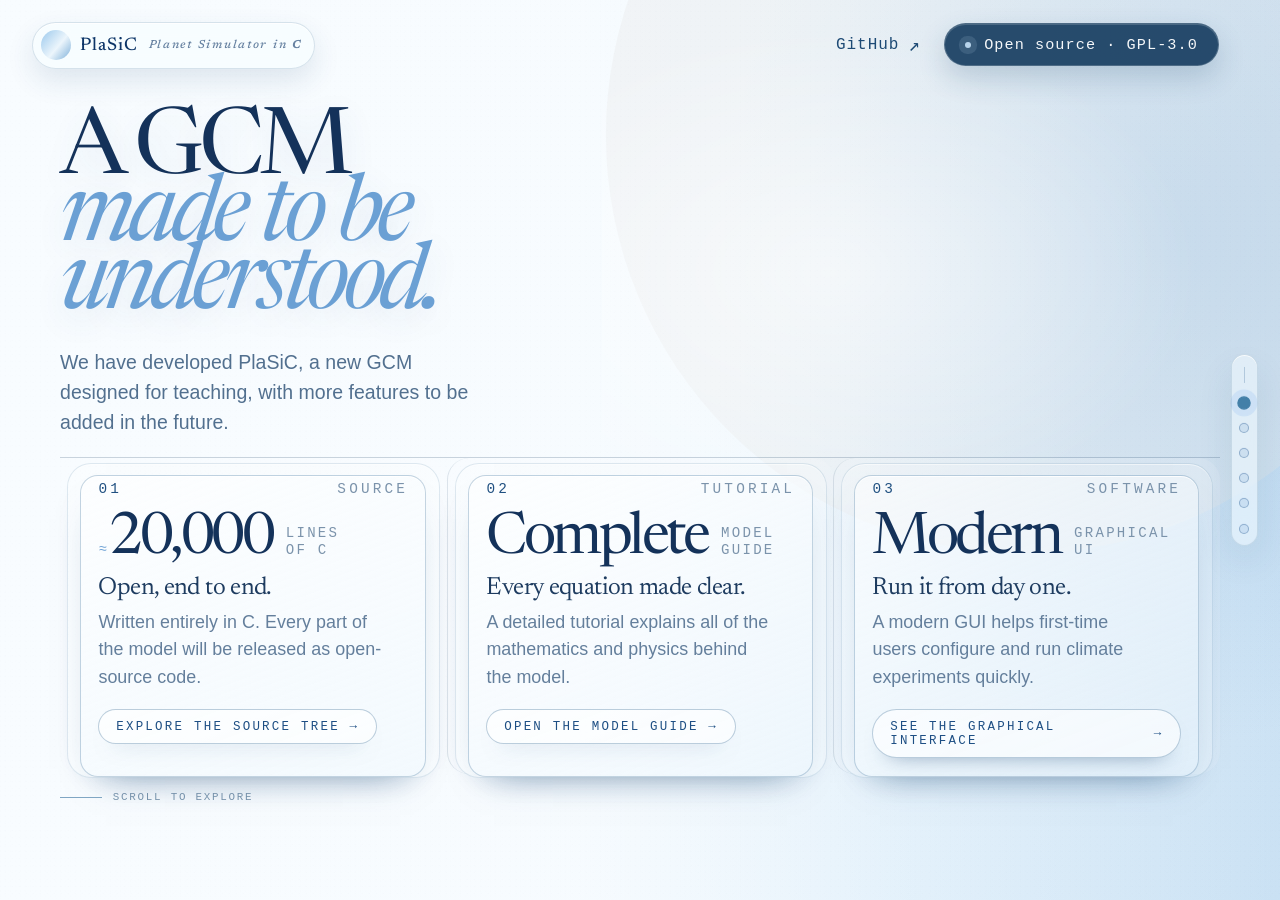
==== commit 9f10c820: "update README.md" ====
--- a/docs-site/docs/index.html
+++ b/docs-site/docs/index.html
@@ -1156,8 +1156,8 @@
     <div class="earth-haze" aria-hidden="true"></div>
 
     <div class="closing-topbar reveal" style="--d:.08s">
-      <a class="release-toplink" data-external>GitHub</a>
-      <span class="release-pill">Public release soon</span>
+      <a class="release-toplink" data-external target="_blank" rel="noopener">GitHub</a>
+      <span class="release-pill">Open source · GPL-3.0</span>
     </div>
     <div class="closing-shell">
       <header class="closing-head">
@@ -1886,7 +1886,7 @@
    ============================================================ */
 // Central link registry — replace a URL once and the whole site updates.
 var LINKS = {
-  github:   "#",   // e.g. "https://github.com/<owner>/PlaSiC"
+  github:   "https://github.com/sunmoumou1/PlaSiC",   // open-source repository
   textbook: "#"    // e.g. "https://plasic.readthedocs.io"
 };
 
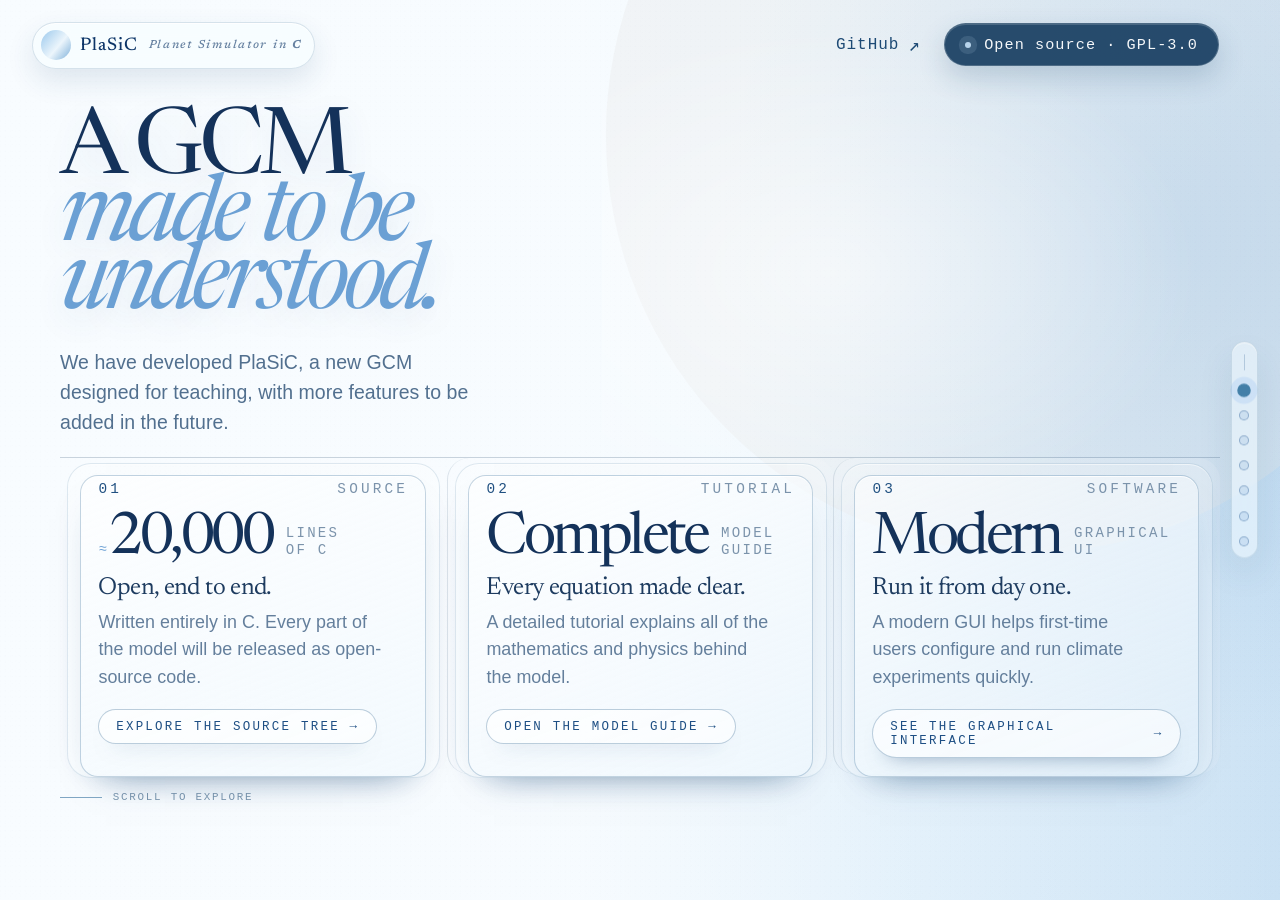
==== commit 963f1451: "update index.html for TCR&ECS" ====
--- a/docs-site/docs/index.html
+++ b/docs-site/docs/index.html
@@ -4,10 +4,10 @@
 <meta charset="UTF-8">
 <meta name="viewport" content="width=device-width, initial-scale=1.0">
 <meta name="color-scheme" content="light dark">
-<meta name="description" content="PlaSiC historical experiment: a 1850–2014 CO₂-forced climate simulation and its warming response.">
+<meta name="description" content="PlaSiC experiments: a 1850–2014 historical simulation and the idealized 1pctCO2 and abrupt-4xCO2 climate-sensitivity experiments.">
 <meta name="theme-color" content="#0a0f1d">
 <link rel="icon" type="image/svg+xml" href="data:image/svg+xml,%3Csvg xmlns='http://www.w3.org/2000/svg' viewBox='0 0 64 64'%3E%3Cdefs%3E%3CradialGradient id='g' cx='35%25' cy='28%25'%3E%3Cstop stop-color='%23dffaff'/%3E%3Cstop offset='.48' stop-color='%237fe0f2'/%3E%3Cstop offset='1' stop-color='%231d5d7c'/%3E%3C/radialGradient%3E%3C/defs%3E%3Ccircle cx='32' cy='32' r='25' fill='url(%23g)'/%3E%3Cpath d='M12 34c13-9 27-11 40-4' fill='none' stroke='%23fff' stroke-opacity='.7' stroke-width='2'/%3E%3C/svg%3E">
-<title>PlaSiC — Historical experiment</title>
+<title>PlaSiC — Historical and CO₂ experiments</title>
 <link rel="preconnect" href="https://fonts.googleapis.com">
 <link rel="preconnect" href="https://fonts.gstatic.com" crossorigin>
 <link href="https://fonts.googleapis.com/css2?family=Newsreader:opsz,wght@6..72,400;6..72,500&amp;family=STIX+Two+Text:ital,wght@0,400;0,500;1,400&amp;display=swap" rel="stylesheet">
@@ -943,7 +943,8 @@
 body.theme-physics .nav .dot::after,
 body.theme-coupling .nav .dot::after,
 body.theme-closing .nav .dot::after,
-body.theme-historical .nav .dot::after{
+body.theme-historical .nav .dot::after,
+body.theme-sensitivity .nav .dot::after{
   border-color:rgba(39,91,127,.18);
   background:rgba(248,253,255,.92);
   color:#315570;
@@ -1120,6 +1121,74 @@
   .historical-metric{margin:1rem 0}
   .historical-timeline{margin-top:1.2rem}
 }
+
+/* ============================================================
+   15. PAGE 7 — CO₂ SENSITIVITY EXPERIMENTS
+   ============================================================ */
+#s7.sensitivity{
+  --sens-ink:#17344d;
+  --sens-muted:#58728b;
+  --sens-line:rgba(45,98,128,.2);
+  --sens-red:#b5433f;
+  position:relative;isolation:isolate;overflow:hidden;align-items:stretch;justify-content:flex-start;
+  padding:clamp(4.9rem,7vh,6.2rem) clamp(1.2rem,5vw,5.5rem) clamp(1.4rem,3vh,2.5rem);
+  color:var(--sens-ink);
+  background:
+    radial-gradient(66% 95% at 92% 8%,rgba(196,116,104,.22),transparent 68%),
+    radial-gradient(55% 75% at 8% 96%,rgba(91,157,211,.2),transparent 70%),
+    linear-gradient(137deg,#f3f8fc 0%,#e2eef6 52%,#cbdde9 100%);
+}
+#s7.sensitivity::before{
+  content:"";position:absolute;inset:0;z-index:-1;pointer-events:none;opacity:.4;
+  background-image:linear-gradient(rgba(55,107,139,.08) 1px,transparent 1px),linear-gradient(90deg,rgba(55,107,139,.08) 1px,transparent 1px);
+  background-size:76px 76px;
+  -webkit-mask-image:linear-gradient(155deg,#000 0%,transparent 72%);mask-image:linear-gradient(155deg,#000 0%,transparent 72%);
+}
+.sensitivity-shell{width:min(100%,1640px);height:100%;margin:0 auto;display:grid;grid-template-rows:auto minmax(0,1fr);gap:clamp(1.05rem,2.3vh,1.75rem)}
+.sensitivity-head{display:flex;align-items:flex-end;justify-content:space-between;gap:2rem}
+.sensitivity-index{margin-bottom:.7rem;font-family:var(--font-mono);font-size:.72rem;letter-spacing:.25em;text-transform:uppercase;color:#3e7798}
+.sensitivity-title{max-width:32ch;font-family:var(--font-elegant);font-size:clamp(2.65rem,4.8vw,5.2rem);font-weight:400;line-height:.9;letter-spacing:-.045em;text-wrap:balance}
+.sensitivity-title em{color:var(--sens-red);font-weight:400}
+.sensitivity-lead{max-width:58ch;margin-top:1rem;color:var(--sens-muted);font-size:clamp(.98rem,1.05vw,1.15rem);line-height:1.55}
+.sensitivity-content{display:grid;grid-template-columns:minmax(0,1fr);min-height:0}
+.sensitivity-chart-card{display:flex;flex-direction:column;min-height:0;width:min(100%,1280px);margin:0 auto;padding:clamp(.9rem,1.55vw,1.35rem) clamp(.82rem,1.7vw,1.5rem) 1rem;overflow:hidden;border:1px solid var(--sens-line);border-radius:22px;background:linear-gradient(145deg,rgba(250,254,255,.86),rgba(228,241,249,.74));box-shadow:0 28px 75px rgba(56,102,131,.16),inset 0 1px 0 rgba(255,255,255,.86);-webkit-backdrop-filter:blur(16px);backdrop-filter:blur(16px)}
+.sensitivity-chart-top{display:flex;flex-direction:column;align-items:center;gap:.55rem;margin-bottom:.55rem;text-align:center}
+.sensitivity-chart-title{font-family:var(--font-elegant);font-size:clamp(1.45rem,1.95vw,1.95rem);font-weight:400;color:#17344d;text-wrap:balance}
+.sensitivity-legend{display:flex;align-items:center;gap:1rem;flex-wrap:wrap;justify-content:center;font-family:Arial,Helvetica,sans-serif;font-size:clamp(.8rem,1.05vw,.98rem);letter-spacing:.08em;text-transform:uppercase;color:#54708a}
+.sensitivity-legend span{display:inline-flex;align-items:center;gap:.38rem;white-space:nowrap}
+.legend-swatch.violin{width:17px;height:13px;border-radius:52%/62%;background:#d7dde2;border:1.4px solid #4c5f6e}
+.legend-swatch.model{width:9px;height:9px;border-radius:50%;background:#55697b}
+.legend-swatch.diamond{width:10px;height:10px;background:var(--sens-red);border-radius:2px;transform:rotate(45deg)}
+#sensitivityChart{display:block;flex:1 1 auto;width:100%;height:auto;min-height:0;overflow:visible}
+.sensitivity-source{margin-top:.55rem;text-align:center;font-family:var(--font-mono);font-size:clamp(.64rem,.74vw,.76rem);letter-spacing:.05em;line-height:1.55;color:#6a8293}
+.sensitivity-source a{color:#2f6d9c;border-bottom:1px solid rgba(47,109,156,.32);transition:border-color .25s ease,color .25s ease}
+.sensitivity-source a:hover{border-bottom-color:#2f6d9c;color:#1f5d8c}
+.sensitivity-fade{opacity:0;transition:opacity .85s ease var(--fd,0s)}
+#s7.active .sensitivity-fade{opacity:1}
+.sensitivity-line{stroke-dasharray:3000;stroke-dashoffset:3000;transition:stroke-dashoffset 1.7s cubic-bezier(.2,.8,.2,1) var(--fd,0s)}
+#s7.active .sensitivity-line{stroke-dashoffset:0}
+body.theme-sensitivity .logo{color:#173b58;text-shadow:none}
+body.theme-sensitivity .logo .sub{color:rgba(35,77,105,.68)}
+body.theme-sensitivity .logo .mark{background:radial-gradient(circle at 35% 30%,#fff 0%,#ffd9d2 38%,#b5594f 72%,transparent 78%);box-shadow:0 0 18px rgba(191,105,95,.34)}
+body.theme-sensitivity .logo{background:rgba(248,253,255,.72);border-color:rgba(45,98,128,.16);box-shadow:0 12px 28px rgba(47,91,119,.12),inset 0 1px 0 rgba(255,255,255,.9)}
+body.theme-sensitivity .nav{background:rgba(248,253,255,.62);border-color:rgba(45,98,128,.16);box-shadow:0 16px 34px rgba(47,91,119,.12),inset 0 1px 0 rgba(255,255,255,.86)}
+body.theme-sensitivity .nav .dot{border-color:rgba(45,98,128,.35);background:rgba(255,255,255,.48)}
+body.theme-sensitivity .nav .dot.active{background:#c96b5d;border-color:#c96b5d;box-shadow:0 0 0 5px rgba(201,107,93,.14),0 0 20px rgba(201,107,93,.44)}
+body.theme-sensitivity .nav .tick{background:rgba(45,98,128,.25)}
+
+@media (max-width:1180px){
+  #s7.sensitivity{height:auto;min-height:100dvh;overflow:visible}
+  .sensitivity-chart-card{min-height:24rem}
+}
+@media (max-width:680px){
+  #s7.sensitivity{padding:5.7rem 1.05rem 2.2rem}
+  .sensitivity-title{font-size:clamp(2.55rem,13vw,4.2rem)}
+  .sensitivity-lead{font-size:.96rem}
+  .sensitivity-chart-card{min-height:22rem;padding:.75rem .55rem .7rem;border-radius:16px}
+  .sensitivity-chart-top{gap:.5rem;margin-bottom:.45rem}
+  .sensitivity-legend{gap:.7rem;font-size:.78rem}
+  .sensitivity-source{font-size:.6rem;padding:0 .3rem}
+}
 </style>
 </head>
 <body class="theme-closing">
@@ -1144,6 +1213,7 @@
   <button class="dot" data-target="s2" aria-label="Physics parameterization"></button>
   <button class="dot" data-target="s3" aria-label="Component coupling"></button>
   <button class="dot" data-target="s6" aria-label="Historical experiment"></button>
+  <button class="dot" data-target="s7" aria-label="CO₂ sensitivity experiments"></button>
 </nav>
 
 <main class="scroll" id="scroll">
@@ -1261,7 +1331,7 @@
               <td>Modern, interactive atmospheric and climate modelling for teaching and research.</td>
               <td>Barotropic, shallow-water, and dry/moist primitive-equation models with convection, clouds, radiation, land, slab ocean, and sea ice.</td>
               <td>Julia, REPL, and Pluto; highly modular.</td>
-              <td>The closest modern alternative in scope. PlaSiC differentiates itself through a C implementation and a dedicated graphical application.</td>
+              <td>The closest modern alternative in scope. PlaSiC differentiates itself through a C implementation, 3d-ocean rather than slab-ocean, CMIP-style experiments (Historical, 1pctCO2, 4xCO2) and a more user-friendly tutorial.</td>
             </tr>
             <tr>
               <th scope="row">EdGCM</th>
@@ -1875,6 +1945,34 @@
     </div>
   </section>
 
+  <!-- ================= SECTION 7 : CO₂ SENSITIVITY EXPERIMENTS ================= -->
+  <section id="s7" class="sensitivity" data-theme="theme-sensitivity" data-cloud="0.02" aria-labelledby="sensitivity-title">
+    <div class="sensitivity-shell">
+      <header class="sensitivity-head">
+        <div>
+          <p class="sensitivity-index reveal" style="--d:.08s">07 / CO₂ sensitivity experiments</p>
+          <h2 class="sensitivity-title reveal" id="sensitivity-title" style="--d:.14s">4xCO2 &amp; 1pctCO2 experiments.<br><em>Sensitivity picture.</em></h2>
+          <p class="sensitivity-lead reveal" style="--d:.2s">PlaSiC runs the two CMIP6 CO₂-sensitivity experiments with its full coupled ocean: a 1 % yr⁻¹ ramp and an abrupt 4× step. Together they give its transient climate response and its effective equilibrium climate sensitivity — placed here against 31 CMIP6 models.</p>
+        </div>
+      </header>
+
+      <div class="sensitivity-content">
+        <figure class="sensitivity-chart-card reveal" style="--d:.3s" aria-labelledby="sensitivity-chart-title">
+          <div class="sensitivity-chart-top">
+            <h3 class="sensitivity-chart-title" id="sensitivity-chart-title">Climate sensitivity compared with CMIP6</h3>
+            <div class="sensitivity-legend" aria-label="Chart legend">
+              <span><i class="legend-swatch violin" aria-hidden="true"></i>CMIP6 violin</span>
+              <span><i class="legend-swatch model" aria-hidden="true"></i>CMIP6 model</span>
+              <span><i class="legend-swatch diamond" aria-hidden="true"></i>PlaSiC</span>
+            </div>
+          </div>
+          <svg id="sensitivityChart" viewBox="0 0 1240 520" role="img" aria-labelledby="sensitivity-chart-title"></svg>
+          <p class="sensitivity-source">Source: CMIP6 diagnostics from <a href="https://github.com/mark-ringer/cmip6" target="_blank" rel="noopener">github.com/mark-ringer/cmip6</a> (CC BY-SA 4.0); PlaSiC values from its own 1pctCO2 and abrupt-4xCO2 runs.</p>
+        </figure>
+      </div>
+    </div>
+  </section>
+
 </main>
 
 <script>
@@ -2513,7 +2611,7 @@
   [2002,372.8],[2003,375.4],[2004,377.0],[2005,378.9],[2006,381.0],[2007,382.6],[2008,384.7],[2009,386.3],
   [2010,388.7],[2011,390.9],[2012,393.0],[2013,395.7],[2014,397.5]
 ];
-function historicalSvg(name, attrs, parent, textContent){
+function chartSvg(name, attrs, parent, textContent){
   var el = document.createElementNS("http://www.w3.org/2000/svg", name);
   for (var key in attrs) el.setAttribute(key, attrs[key]);
   if (textContent !== undefined) el.textContent = textContent;
@@ -2549,67 +2647,339 @@
     for (var i=lower.length-1;i>=0;i--) d += " L" + x(years[i]).toFixed(2) + " " + y(lower[i]).toFixed(2);
     return d + " Z";
   }
-  var defs = historicalSvg("defs",{},svg);
-  var pattern = historicalSvg("pattern",{id:"historicalHatch",width:"12",height:"12",patternUnits:"userSpaceOnUse",patternTransform:"rotate(45)"},defs);
-  historicalSvg("line",{x1:"0",y1:"0",x2:"0",y2:"12",stroke:"#7f9aab","stroke-width":"3","stroke-opacity":".28"},pattern);
-  historicalSvg("rect",{x:plot.left,y:plot.top,width:plot.right-plot.left,height:plot.bottom-plot.top,fill:"rgba(255,255,255,.012)"},svg);
-  historicalSvg("rect",{x:x(2005),y:y(1.1),width:x(2014)-x(2005),height:y(.8)-y(1.1),fill:"url(#historicalHatch)",stroke:"#7892a5","stroke-opacity":".3"},svg);
+  var defs = chartSvg("defs",{},svg);
+  var pattern = chartSvg("pattern",{id:"historicalHatch",width:"12",height:"12",patternUnits:"userSpaceOnUse",patternTransform:"rotate(45)"},defs);
+  chartSvg("line",{x1:"0",y1:"0",x2:"0",y2:"12",stroke:"#7f9aab","stroke-width":"3","stroke-opacity":".28"},pattern);
+  chartSvg("rect",{x:plot.left,y:plot.top,width:plot.right-plot.left,height:plot.bottom-plot.top,fill:"rgba(255,255,255,.012)"},svg);
+  chartSvg("rect",{x:x(2005),y:y(1.1),width:x(2014)-x(2005),height:y(.8)-y(1.1),fill:"url(#historicalHatch)",stroke:"#7892a5","stroke-opacity":".3"},svg);
   [-.2,0,.2,.4,.6,.8,1,1.2].forEach(function(tick){
-    historicalSvg("line",{x1:plot.left,y1:y(tick),x2:plot.right,y2:y(tick),stroke:tick===0?"#47647b":"#5b7890","stroke-opacity":tick===0?".48":".2","stroke-dasharray":tick===0?"":"2 7"},svg);
-    historicalSvg("text",{x:plot.left-14,y:y(tick)+5,"text-anchor":"end",fill:"#59758c","font-size":"16","font-family":"-apple-system,BlinkMacSystemFont,Segoe UI,sans-serif"},svg,(tick === 0 ? "0.0" : tick.toFixed(1)));
+    chartSvg("line",{x1:plot.left,y1:y(tick),x2:plot.right,y2:y(tick),stroke:tick===0?"#47647b":"#5b7890","stroke-opacity":tick===0?".48":".2","stroke-dasharray":tick===0?"":"2 7"},svg);
+    chartSvg("text",{x:plot.left-14,y:y(tick)+5,"text-anchor":"end",fill:"#59758c","font-size":"16","font-family":"-apple-system,BlinkMacSystemFont,Segoe UI,sans-serif"},svg,(tick === 0 ? "0.0" : tick.toFixed(1)));
   });
   [1860,1880,1900,1920,1940,1960,1980,2000,2014].forEach(function(tick){
-    historicalSvg("line",{x1:x(tick),y1:plot.top,x2:x(tick),y2:plot.bottom,stroke:"#5b7890","stroke-opacity":".15","stroke-dasharray":"2 7"},svg);
-    historicalSvg("text",{x:x(tick),y:plot.bottom+30,"text-anchor":"middle",fill:"#59758c","font-size":"16","font-family":"-apple-system,BlinkMacSystemFont,Segoe UI,sans-serif"},svg,String(tick));
+    chartSvg("line",{x1:x(tick),y1:plot.top,x2:x(tick),y2:plot.bottom,stroke:"#5b7890","stroke-opacity":".15","stroke-dasharray":"2 7"},svg);
+    chartSvg("text",{x:x(tick),y:plot.bottom+30,"text-anchor":"middle",fill:"#59758c","font-size":"16","font-family":"-apple-system,BlinkMacSystemFont,Segoe UI,sans-serif"},svg,String(tick));
   });
-  historicalSvg("line",{x1:plot.left,y1:plot.top,x2:plot.left,y2:plot.bottom,stroke:"#47647b","stroke-opacity":".74","stroke-width":"1.5"},svg);
-  historicalSvg("line",{x1:plot.left,y1:plot.bottom,x2:plot.right,y2:plot.bottom,stroke:"#47647b","stroke-opacity":".74","stroke-width":"1.5"},svg);
+  chartSvg("line",{x1:plot.left,y1:plot.top,x2:plot.left,y2:plot.bottom,stroke:"#47647b","stroke-opacity":".74","stroke-width":"1.5"},svg);
+  chartSvg("line",{x1:plot.left,y1:plot.bottom,x2:plot.right,y2:plot.bottom,stroke:"#47647b","stroke-opacity":".74","stroke-width":"1.5"},svg);
   // Inset chart: the CO₂ concentration prescribed by the Historical experiment.
   // Values are annual global means derived from the CMIP6 forcing table bundled with PlaSiC.
   var inset = { left:102, top:16, right:480, bottom:194 };
   var co2Plot = { left:inset.left+45, right:inset.right-16, top:inset.top+41, bottom:inset.bottom-30 };
   var co2X = function(year){ return co2Plot.left + (year-1850)/(2014-1850) * (co2Plot.right-co2Plot.left); };
   var co2Y = function(value){ return co2Plot.bottom - (value-280)/(410-280) * (co2Plot.bottom-co2Plot.top); };
-  var co2Inset = historicalSvg("g",{class:"historical-co2-inset"},svg);
-  historicalSvg("title",{},co2Inset,"Historical experiment atmospheric CO₂ concentration");
-  historicalSvg("rect",{x:inset.left,y:inset.top,width:inset.right-inset.left,height:inset.bottom-inset.top,rx:"12",fill:"#f5fbfe","fill-opacity":".9",stroke:"#6d91a7","stroke-opacity":".42","stroke-width":"1.2"},co2Inset);
-  historicalSvg("text",{x:inset.left+16,y:inset.top+23,fill:"#244c67","font-size":"15","font-weight":"500","font-family":"-apple-system,BlinkMacSystemFont,Segoe UI,sans-serif"},co2Inset,"Atmospheric CO₂");
-  historicalSvg("text",{x:inset.right-15,y:inset.top+23,"text-anchor":"end",fill:"#6a8293","font-size":"12","letter-spacing":"1.2","font-family":"-apple-system,BlinkMacSystemFont,Segoe UI,sans-serif"},co2Inset,"ppm");
+  var co2Inset = chartSvg("g",{class:"historical-co2-inset"},svg);
+  chartSvg("title",{},co2Inset,"Historical experiment atmospheric CO₂ concentration");
+  chartSvg("rect",{x:inset.left,y:inset.top,width:inset.right-inset.left,height:inset.bottom-inset.top,rx:"12",fill:"#f5fbfe","fill-opacity":".9",stroke:"#6d91a7","stroke-opacity":".42","stroke-width":"1.2"},co2Inset);
+  chartSvg("text",{x:inset.left+16,y:inset.top+23,fill:"#244c67","font-size":"15","font-weight":"500","font-family":"-apple-system,BlinkMacSystemFont,Segoe UI,sans-serif"},co2Inset,"Atmospheric CO₂");
+  chartSvg("text",{x:inset.right-15,y:inset.top+23,"text-anchor":"end",fill:"#6a8293","font-size":"12","letter-spacing":"1.2","font-family":"-apple-system,BlinkMacSystemFont,Segoe UI,sans-serif"},co2Inset,"ppm");
   [280,320,360,400].forEach(function(tick){
-    historicalSvg("line",{x1:co2Plot.left,y1:co2Y(tick),x2:co2Plot.right,y2:co2Y(tick),stroke:"#6a8da2","stroke-opacity":".2","stroke-dasharray":"2 5"},co2Inset);
-    historicalSvg("text",{x:co2Plot.left-8,y:co2Y(tick)+4,"text-anchor":"end",fill:"#688397","font-size":"11","font-family":"-apple-system,BlinkMacSystemFont,Segoe UI,sans-serif"},co2Inset,String(tick));
+    chartSvg("line",{x1:co2Plot.left,y1:co2Y(tick),x2:co2Plot.right,y2:co2Y(tick),stroke:"#6a8da2","stroke-opacity":".2","stroke-dasharray":"2 5"},co2Inset);
+    chartSvg("text",{x:co2Plot.left-8,y:co2Y(tick)+4,"text-anchor":"end",fill:"#688397","font-size":"11","font-family":"-apple-system,BlinkMacSystemFont,Segoe UI,sans-serif"},co2Inset,String(tick));
   });
   [1850,1900,1950,2000,2014].forEach(function(tick){
     var anchor = tick === 2000 || tick === 2014 ? "end" : "middle";
     var labelX = tick === 2000 ? co2X(tick) - 5 : co2X(tick);
-    historicalSvg("line",{x1:co2X(tick),y1:co2Plot.top,x2:co2X(tick),y2:co2Plot.bottom,stroke:"#6a8da2","stroke-opacity":".12","stroke-dasharray":"2 5"},co2Inset);
-    historicalSvg("text",{x:labelX,y:co2Plot.bottom+20,"text-anchor":anchor,fill:"#688397","font-size":"11","font-family":"-apple-system,BlinkMacSystemFont,Segoe UI,sans-serif"},co2Inset,String(tick));
+    chartSvg("line",{x1:co2X(tick),y1:co2Plot.top,x2:co2X(tick),y2:co2Plot.bottom,stroke:"#6a8da2","stroke-opacity":".12","stroke-dasharray":"2 5"},co2Inset);
+    chartSvg("text",{x:labelX,y:co2Plot.bottom+20,"text-anchor":anchor,fill:"#688397","font-size":"11","font-family":"-apple-system,BlinkMacSystemFont,Segoe UI,sans-serif"},co2Inset,String(tick));
   });
-  historicalSvg("line",{x1:co2Plot.left,y1:co2Plot.bottom,x2:co2Plot.right,y2:co2Plot.bottom,stroke:"#517389","stroke-opacity":".6","stroke-width":"1"},co2Inset);
-  var co2Fill = historicalSvg("linearGradient",{id:"historicalCo2Fill",x1:"0",x2:"0",y1:"0",y2:"1"},defs);
-  historicalSvg("stop",{offset:"0%","stop-color":"#d59a5c","stop-opacity":".32"},co2Fill);
-  historicalSvg("stop",{offset:"100%","stop-color":"#d59a5c","stop-opacity":".04"},co2Fill);
+  chartSvg("line",{x1:co2Plot.left,y1:co2Plot.bottom,x2:co2Plot.right,y2:co2Plot.bottom,stroke:"#517389","stroke-opacity":".6","stroke-width":"1"},co2Inset);
+  var co2Fill = chartSvg("linearGradient",{id:"historicalCo2Fill",x1:"0",x2:"0",y1:"0",y2:"1"},defs);
+  chartSvg("stop",{offset:"0%","stop-color":"#d59a5c","stop-opacity":".32"},co2Fill);
+  chartSvg("stop",{offset:"100%","stop-color":"#d59a5c","stop-opacity":".04"},co2Fill);
   var co2Path = HISTORICAL_CO2_DATA.map(function(row,i){ return (i ? "L" : "M") + co2X(row[0]).toFixed(2) + " " + co2Y(row[1]).toFixed(2); }).join(" ");
   var co2AreaPath = co2Path + " L" + co2X(2014).toFixed(2) + " " + co2Plot.bottom + " L" + co2X(1850).toFixed(2) + " " + co2Plot.bottom + " Z";
-  historicalSvg("path",{d:co2AreaPath,fill:"url(#historicalCo2Fill)"},co2Inset);
-  historicalSvg("path",{d:co2Path,class:"historical-co2-line",fill:"none",stroke:"#c47a38","stroke-width":"2.8","stroke-linecap":"round","stroke-linejoin":"round"},co2Inset);
-  historicalSvg("circle",{cx:co2X(2014),cy:co2Y(HISTORICAL_CO2_DATA[HISTORICAL_CO2_DATA.length-1][1]),r:"3.8",fill:"#c47a38",stroke:"#fff7eb","stroke-width":"1.5"},co2Inset);
-  historicalSvg("text",{x:co2Plot.right-3,y:co2Y(397.5)-9,"text-anchor":"end",fill:"#a35f2c","font-size":"12","font-weight":"500","font-family":"-apple-system,BlinkMacSystemFont,Segoe UI,sans-serif"},co2Inset,"397.5");
-  var branchFill = historicalSvg("linearGradient",{id:"historicalBranchFill",x1:"0",x2:"0",y1:"0",y2:"1"},defs);
-  historicalSvg("stop",{offset:"0%","stop-color":"#78b7f0","stop-opacity":".65"},branchFill);
-  historicalSvg("stop",{offset:"100%","stop-color":"#e18282","stop-opacity":".12"},branchFill);
-  historicalSvg("path",{d:areaPath(),fill:"url(#historicalBranchFill)",opacity:".38"},svg);
-  historicalSvg("path",{d:linePath(branchA),fill:"none",stroke:"#78b7f0","stroke-width":"2.2","stroke-opacity":".7"},svg);
-  historicalSvg("path",{d:linePath(branchB),fill:"none",stroke:"#e18282","stroke-width":"2.2","stroke-opacity":".7"},svg);
-  historicalSvg("path",{d:linePath(mean),class:"historical-mean",fill:"none",stroke:"#193b56","stroke-width":"4.6","stroke-linecap":"round","stroke-linejoin":"round"},svg);
-  historicalSvg("circle",{cx:x(2014),cy:y((branchA[branchA.length-1]+branchB[branchB.length-1])/2),r:"5.5",fill:"#c47a38",stroke:"#fff4e5","stroke-width":"2"},svg);
-  historicalSvg("line",{x1:x(2014)-10,y1:y(1.04)-6,x2:x(2014)-88,y2:y(1.04)-48,stroke:"#b86f32","stroke-opacity":".8","stroke-width":"1.2"},svg);
-  historicalSvg("text",{x:x(2014)-92,y:y(1.04)-54,"text-anchor":"end",fill:"#a35f2c","font-size":"17","font-family":"-apple-system,BlinkMacSystemFont,Segoe UI,sans-serif"},svg,"2014  +1.04 K");
-  historicalSvg("text",{x:plot.left+(plot.right-plot.left)/2,y:H-10,"text-anchor":"middle",fill:"#59758c","font-size":"17","font-family":"-apple-system,BlinkMacSystemFont,Segoe UI,sans-serif"},svg,"Year");
-  historicalSvg("text",{x:19,y:plot.top+(plot.bottom-plot.top)/2,transform:"rotate(-90 19 "+(plot.top+(plot.bottom-plot.top)/2)+")","text-anchor":"middle",fill:"#59758c","font-size":"17","font-family":"-apple-system,BlinkMacSystemFont,Segoe UI,sans-serif"},svg,"TAS anomaly (K)");
-  historicalSvg("text",{x:plot.right-10,y:y(1.1)+21,"text-anchor":"end",fill:"#607b90","font-size":"14","font-family":"-apple-system,BlinkMacSystemFont,Segoe UI,sans-serif"},svg,"observed estimate");
+  chartSvg("path",{d:co2AreaPath,fill:"url(#historicalCo2Fill)"},co2Inset);
+  chartSvg("path",{d:co2Path,class:"historical-co2-line",fill:"none",stroke:"#c47a38","stroke-width":"2.8","stroke-linecap":"round","stroke-linejoin":"round"},co2Inset);
+  chartSvg("circle",{cx:co2X(2014),cy:co2Y(HISTORICAL_CO2_DATA[HISTORICAL_CO2_DATA.length-1][1]),r:"3.8",fill:"#c47a38",stroke:"#fff7eb","stroke-width":"1.5"},co2Inset);
+  chartSvg("text",{x:co2Plot.right-3,y:co2Y(397.5)-9,"text-anchor":"end",fill:"#a35f2c","font-size":"12","font-weight":"500","font-family":"-apple-system,BlinkMacSystemFont,Segoe UI,sans-serif"},co2Inset,"397.5");
+  var branchFill = chartSvg("linearGradient",{id:"historicalBranchFill",x1:"0",x2:"0",y1:"0",y2:"1"},defs);
+  chartSvg("stop",{offset:"0%","stop-color":"#78b7f0","stop-opacity":".65"},branchFill);
+  chartSvg("stop",{offset:"100%","stop-color":"#e18282","stop-opacity":".12"},branchFill);
+  chartSvg("path",{d:areaPath(),fill:"url(#historicalBranchFill)",opacity:".38"},svg);
+  chartSvg("path",{d:linePath(branchA),fill:"none",stroke:"#78b7f0","stroke-width":"2.2","stroke-opacity":".7"},svg);
+  chartSvg("path",{d:linePath(branchB),fill:"none",stroke:"#e18282","stroke-width":"2.2","stroke-opacity":".7"},svg);
+  chartSvg("path",{d:linePath(mean),class:"historical-mean",fill:"none",stroke:"#193b56","stroke-width":"4.6","stroke-linecap":"round","stroke-linejoin":"round"},svg);
+  chartSvg("circle",{cx:x(2014),cy:y((branchA[branchA.length-1]+branchB[branchB.length-1])/2),r:"5.5",fill:"#c47a38",stroke:"#fff4e5","stroke-width":"2"},svg);
+  chartSvg("line",{x1:x(2014)-10,y1:y(1.04)-6,x2:x(2014)-88,y2:y(1.04)-48,stroke:"#b86f32","stroke-opacity":".8","stroke-width":"1.2"},svg);
+  chartSvg("text",{x:x(2014)-92,y:y(1.04)-54,"text-anchor":"end",fill:"#a35f2c","font-size":"17","font-family":"-apple-system,BlinkMacSystemFont,Segoe UI,sans-serif"},svg,"2014  +1.04 K");
+  chartSvg("text",{x:plot.left+(plot.right-plot.left)/2,y:H-10,"text-anchor":"middle",fill:"#59758c","font-size":"17","font-family":"-apple-system,BlinkMacSystemFont,Segoe UI,sans-serif"},svg,"Year");
+  chartSvg("text",{x:19,y:plot.top+(plot.bottom-plot.top)/2,transform:"rotate(-90 19 "+(plot.top+(plot.bottom-plot.top)/2)+")","text-anchor":"middle",fill:"#59758c","font-size":"17","font-family":"-apple-system,BlinkMacSystemFont,Segoe UI,sans-serif"},svg,"TAS anomaly (K)");
+  chartSvg("text",{x:plot.right-10,y:y(1.1)+21,"text-anchor":"end",fill:"#607b90","font-size":"14","font-family":"-apple-system,BlinkMacSystemFont,Segoe UI,sans-serif"},svg,"observed estimate");
   svg.setAttribute("data-ready","true");
 }
+
+/* ============================================================
+   CO₂ SENSITIVITY EXPERIMENTS — CMIP6 comparison + response
+   ------------------------------------------------------------
+   Values are generated from
+   experiments/co2_4xCO2_1pctCO2/summary.json and
+   experiments/co2_4xCO2_1pctCO2/cmip6_reference_metrics.csv
+   (CMIP6 diagnostics: mark-ringer/cmip6, CC BY-SA 4.0).
+   ============================================================ */
+/* --- annual global-mean tas anomalies, control = 1850–1859 mean --- */
+var CO2_1PCT_TAS = [
+  0.027,0.293,0.450,0.495,0.500,0.519,0.613,0.857,0.779,0.865,
+  0.987,1.003,0.974,1.047,1.084,1.204,1.277,1.302,1.393,1.344,
+  1.319,1.552,1.574,1.623,1.696,1.877,1.822,1.965,1.828,1.943,
+  2.001,1.990,2.094,2.171,2.133,2.109,2.261,2.228,2.248,2.251,
+  2.377,2.423,2.481,2.516,2.594,2.676,2.736,2.590,2.677,2.709,
+  2.689,2.780,2.783,2.879,2.932,2.938,2.914,2.943,2.914,2.945,
+  3.063,3.082,3.144,3.035,3.112,3.107,3.197,3.256,3.162,3.353,
+  3.372,3.350,3.301,3.315,3.409,3.496,3.526,3.477,3.554,3.536,
+  3.650,3.758,3.669,3.660,3.728,3.783,3.819,3.785,3.862,3.890,
+  3.793,3.842,3.902,3.973,4.004,3.875,3.994,4.021,4.086,4.123,
+  4.132,4.155,4.321,4.287,4.383,4.424,4.380,4.424,4.445,4.468,
+  4.491,4.506,4.493,4.533,4.567,4.493,4.550,4.546,4.565,4.563,
+  4.568,4.695,4.699,4.777,4.811,4.849,4.947,4.914,4.883,5.001,
+  5.064,5.116,5.151,5.177,5.216,5.277,5.275,5.296,5.369,5.372
+];
+var CO2_4X_TAS = [
+  0.902,1.749,2.478,2.831,3.134,3.521,3.765,4.071,4.267,4.390,
+  4.559,4.719,4.834,4.957,5.014,5.008,5.080,5.071,5.138,5.207,
+  5.298,5.349,5.465,5.476,5.504,5.528,5.548,5.708,5.592,5.583,
+  5.634,5.576,5.628,5.702,5.730,5.764,5.782,5.874,5.761,5.803,
+  5.797,5.799,5.933,5.876,5.717,5.774,5.882,5.771,5.776,5.740,
+  5.751,5.724,5.789,5.704,5.787,5.810,5.838,5.791,5.850,5.757,
+  5.822,5.800,5.824,5.705,5.623,5.685,5.730,5.820,5.825,5.759,
+  5.784,5.844,5.847,5.835,5.797,5.851,5.790,5.863,5.934,5.887,
+  5.988,5.962,5.961,6.007,6.003,6.044,6.015,5.947,5.911,5.976,
+  6.008,5.972,5.865,5.881,5.933,5.910,5.919,5.971,5.872,5.926,
+  5.970,5.850,5.842,5.953,5.882,5.877,5.939,5.918,5.864,5.893,
+  5.940,6.003,6.033,5.929,5.840,5.910,5.892,5.828,5.873,5.921,
+  5.924,5.991,5.857,5.890,5.918,5.857,5.969,5.940,5.976,5.976,
+  6.037,5.852,5.942,5.939,5.966,5.932,5.917,5.811,5.776,5.801,
+  5.769,5.878,5.801,5.861,5.906,5.890,5.904,5.992,5.957,5.910
+];
+/* --- [model, TCR K, effective ECS K]; null = not listed in the reference --- */
+var CMIP6_SENSITIVITY = [
+  ["BCC-CSM2-MR",1.730,3.056],
+  ["BCC-ESM1",1.777,3.282],
+  ["CAMS-CSM1-0",1.688,2.282],
+  ["CESM2-WACCM",1.999,4.748],
+  ["CESM2",2.072,5.160],
+  ["CNRM-CM6-1-HR",2.471,4.284],
+  ["CNRM-CM6-1",2.135,4.829],
+  ["CNRM-ESM2-1",1.845,4.764],
+  ["CanESM5",2.740,5.616],
+  ["E3SM-1-0",3.058,5.306],
+  ["EC-Earth3-Veg",2.612,4.305],
+  ["EC-Earth3",2.311,4.205],
+  ["FGOALS-f3-L",2.063,2.996],
+  ["GFDL-CM4",2.056,3.873],
+  ["GFDL-ESM4",1.566,2.721],
+  ["GISS-E2-1-G",1.731,2.719],
+  ["GISS-E2-1-H",1.924,3.112],
+  ["GISS-E2-2-G",1.715,2.413],
+  ["HadGEM3-GC31-LL",2.552,5.546],
+  ["INM-CM4-8",1.305,1.831],
+  ["IPSL-CM6A-LR",2.294,4.546],
+  ["MCM-UA-1-0",1.933,3.637],
+  ["MIROC-ES2L",1.554,2.676],
+  ["MIROC6",1.552,2.607],
+  ["MPI-ESM1-2-HR",1.657,2.976],
+  ["MRI-ESM2-0",1.636,3.151],
+  ["NESM3",2.743,4.668],
+  ["NorCPM1-LM",1.559,null],
+  ["NorESM2-LM",1.476,2.537],
+  ["SAM0-UNICON",2.166,3.641],
+  ["UKESM1-0-LL",2.786,5.337]
+];
+/* --- PlaSiC single-member diagnostics --- */
+var PLASIC_SENSITIVITY = {
+  TCR_K: 3.2923689021925524,           // 20-year mean, protocol years 61–80
+  ECS_K: 5.590213436749542,            // Gregory regression, 149 annual means
+  warming_1pct_year140_K: 5.371647195118044,
+  warming_4x_year150_K: 5.909611792600003
+};
+
+function sensitivityStats(values){
+  var n = values.length, min = Infinity, max = -Infinity, sum = 0, i;
+  for (i=0;i<n;i++){ if (values[i]<min) min=values[i]; if (values[i]>max) max=values[i]; sum += values[i]; }
+  var mean = sum/n, ss = 0;
+  for (i=0;i<n;i++){ ss += (values[i]-mean)*(values[i]-mean); }
+  return { n:n, min:min, max:max, mean:mean, sd:Math.sqrt(ss/n) };
+}
+
+function sensitivityQuantile(sorted, p){
+  var idx = (sorted.length-1)*p, lo = Math.floor(idx), hi = Math.ceil(idx);
+  return lo === hi ? sorted[lo] : sorted[lo] + (sorted[hi]-sorted[lo])*(idx-lo);
+}
+
+/* Gaussian-kernel violin, Scott's-rule bandwidth, drawn symmetrically about cx.
+   The density is evaluated between the sample min and max, as in matplotlib,
+   so the violin never spills outside the panel. */
+function sensitivityViolinPath(values, cx, halfWidth, y){
+  var stats = sensitivityStats(values);
+  var bw = Math.max(stats.sd*Math.pow(stats.n, -0.2), 1e-3);
+  var lo = stats.min, hi = stats.max;
+  var steps = 90, dens = [], right = [], i, j;
+  for (i=0;i<=steps;i++){
+    var v = lo + (hi-lo)*i/steps, acc = 0;
+    for (j=0;j<values.length;j++){ var z = (v-values[j])/bw; acc += Math.exp(-0.5*z*z); }
+    dens.push(acc);
+  }
+  var maxD = Math.max.apply(null, dens);
+  for (i=0;i<=steps;i++){
+    right.push([cx + dens[i]/maxD*halfWidth, y(lo + (hi-lo)*i/steps)]);
+  }
+  var d = "M" + right[0][0].toFixed(2) + " " + right[0][1].toFixed(2);
+  for (i=1;i<right.length;i++){ d += " L" + right[i][0].toFixed(2) + " " + right[i][1].toFixed(2); }
+  for (i=right.length-1;i>=0;i--){ d += " L" + (2*cx-right[i][0]).toFixed(2) + " " + right[i][1].toFixed(2); }
+  return d + " Z";
+}
+
+function sensitivityYScale(panel){
+  return function(v){ return panel.bottom - (v - panel.yMin)/(panel.yMax - panel.yMin)*(panel.bottom - panel.top); };
+}
+
+function drawSensitivityChart(redraw){
+  var svg = document.getElementById("sensitivityChart");
+  if (!svg) return;
+  if (redraw){
+    while (svg.firstChild) svg.removeChild(svg.firstChild);
+    svg.removeAttribute("data-ready");
+  }
+  if (svg.getAttribute("data-ready") === "true") return;
+
+  // Two panels side by side on wide cards; stacked on narrow ones.
+  var narrow = (svg.clientWidth || window.innerWidth) < 640;
+  var W = narrow ? 560 : 1240;
+  var H = narrow ? 1010 : 640;
+  var chartFont = "-apple-system,BlinkMacSystemFont,Segoe UI,Helvetica,Arial,sans-serif";
+  var panels = [
+    {
+      valueIndex: 1, plasic: PLASIC_SENSITIVITY.TCR_K,
+      title: "Transient climate response", axis: "TCR (K)",
+      yMin: 1.15, yMax: 3.50,
+      ticks: [1.25,1.50,1.75,2.00,2.25,2.50,2.75,3.00,3.25]
+    },
+    {
+      valueIndex: 2, plasic: PLASIC_SENSITIVITY.ECS_K,
+      title: "Effective equilibrium sensitivity", axis: "Effective ECS (K)",
+      yMin: 1.55, yMax: 6.05,
+      ticks: [2.0,2.5,3.0,3.5,4.0,4.5,5.0,5.5]
+    }
+  ];
+  svg.setAttribute("viewBox","0 0 "+W+" "+H);
+  svg.setAttribute("data-layout", narrow ? "narrow" : "wide");
+  var jitter = rand(11), pi, i;
+
+  chartSvg("title",{},svg,"PlaSiC and CMIP6 climate sensitivity");
+  chartSvg("desc",{},svg,"Violin and dot plots comparing PlaSiC with the CMIP6 model sample. PlaSiC's transient climate response is 3.29 K and its effective equilibrium climate sensitivity is 5.59 K. CMIP6 diagnostics come from the mark-ringer/cmip6 GitHub repository under CC BY-SA 4.0.");
+
+  for (pi=0;pi<panels.length;pi++){
+    var p = panels[pi];
+    p.left = narrow ? 92 : 84 + pi*584;
+    p.right = narrow ? 536 : p.left + 488;
+    p.top = narrow ? 64 + pi*476 : 66;
+    p.bottom = p.top + (narrow ? 380 : 494);
+    var pw = p.right - p.left;
+    var violinCx = p.left + pw*0.30;
+    var plasicCx = p.left + pw*0.80;
+    var y = sensitivityYScale(p);
+
+    chartSvg("text",{x:p.left,y:p.top-32,"font-size":"23","font-weight":"600",fill:"#27455e","font-family":chartFont},svg,String.fromCharCode(97+pi)+" · "+p.title);
+
+    p.ticks.forEach(function(tick){
+      chartSvg("line",{x1:p.left,y1:y(tick),x2:p.right,y2:y(tick),stroke:"#5b7890","stroke-opacity":".22","stroke-dasharray":"2 7"},svg);
+      chartSvg("text",{x:p.left-10,y:y(tick)+6,"text-anchor":"end",fill:"#59758c","font-size":"18","font-family":chartFont},svg,tick.toFixed(2));
+    });
+    chartSvg("line",{x1:p.left,y1:p.top,x2:p.left,y2:p.bottom,stroke:"#47647b","stroke-opacity":".74","stroke-width":"1.5"},svg);
+    chartSvg("line",{x1:p.left,y1:p.bottom,x2:p.right,y2:p.bottom,stroke:"#47647b","stroke-opacity":".74","stroke-width":"1.5"},svg);
+    var labelY = (p.top+p.bottom)/2;
+    chartSvg("text",{x:p.left-64,y:labelY,transform:"rotate(-90 "+(p.left-64)+" "+labelY+")","text-anchor":"middle",fill:"#59758c","font-size":"20","font-family":chartFont},svg,p.axis);
+
+    var values = CMIP6_SENSITIVITY.map(function(d){ return d[p.valueIndex]; }).filter(function(v){ return v !== null; });
+    var sorted = values.slice().sort(function(a,b){ return a-b; });
+    var stats = sensitivityStats(values);
+
+    chartSvg("path",{d:sensitivityViolinPath(values,violinCx,pw*0.115,y),fill:"#d7dde2","fill-opacity":".88",stroke:"#4c5f6e","stroke-width":"1.6","stroke-linejoin":"round",class:"sensitivity-fade",style:"--fd:.12s"},svg);
+    chartSvg("line",{x1:violinCx,y1:y(stats.min),x2:violinCx,y2:y(stats.max),stroke:"#6a8093","stroke-width":"1.6","stroke-opacity":".55"},svg);
+    chartSvg("line",{x1:violinCx,y1:y(sensitivityQuantile(sorted,0.75)),x2:violinCx,y2:y(sensitivityQuantile(sorted,0.25)),stroke:"#3c5468","stroke-width":"7","stroke-linecap":"round"},svg);
+    chartSvg("circle",{cx:violinCx,cy:y(stats.mean),r:"6",fill:"#f6fbfe",stroke:"#2e4a5e","stroke-width":"2"},svg);
+
+    CMIP6_SENSITIVITY.forEach(function(row,i2){
+      var v = row[p.valueIndex];
+      var px = violinCx + (jitter()-0.5)*2*14;
+      if (v === null) return;
+      var pt = chartSvg("circle",{cx:px.toFixed(2),cy:y(v).toFixed(2),r:"5",fill:"#55697b","fill-opacity":".82",class:"sensitivity-fade",style:"--fd:"+(0.25+i2*0.015).toFixed(3)+"s"},svg);
+      chartSvg("title",{},pt,row[0]+" — "+(p.valueIndex===1?"TCR ":"ECS ")+v.toFixed(3)+" K");
+    });
+
+    var py = y(p.plasic);
+    var diamond = chartSvg("path",{d:"M"+plasicCx+" "+(py-10)+" L"+(plasicCx+10)+" "+py+" L"+plasicCx+" "+(py+10)+" L"+(plasicCx-10)+" "+py+" Z",fill:"#b5433f",stroke:"#fff4f0","stroke-width":"1.5","stroke-linejoin":"round",class:"sensitivity-fade",style:"--fd:.9s"},svg);
+    chartSvg("title",{},diamond,"PlaSiC single member — "+p.plasic.toFixed(2)+" K");
+    // large value tag under the diamond, made to be read at a glance
+    var tagW = narrow ? 176 : 190, tagH = 68, tagTop = py + 26;
+    var tag = chartSvg("g",{class:"sensitivity-fade",style:"--fd:1s"},svg);
+    chartSvg("rect",{x:plasicCx-tagW/2,y:tagTop,width:tagW,height:tagH,rx:"20",fill:"#fff4f1",stroke:"#dca39d","stroke-width":"1.6"},tag);
+    chartSvg("text",{x:plasicCx,y:tagTop+tagH/2+14,"text-anchor":"middle",fill:"#a83a35","font-size":"40","font-weight":"700","font-family":chartFont},tag,p.plasic.toFixed(2)+" K");
+
+    chartSvg("text",{x:violinCx,y:p.bottom+32,"text-anchor":"middle",fill:"#59758c","font-size":"19","font-family":chartFont},svg,"CMIP6");
+    chartSvg("text",{x:plasicCx,y:p.bottom+32,"text-anchor":"middle",fill:"#9d3c38","font-size":"19","font-family":chartFont},svg,"PlaSiC");
+
+    ["CMIP6 n = "+stats.n,
+     "mean = "+stats.mean.toFixed(2)+" K",
+     "range = "+stats.min.toFixed(2)+"–"+stats.max.toFixed(2)+" K"].forEach(function(line,li){
+      chartSvg("text",{x:p.right-4,y:p.bottom-64+li*24,"text-anchor":"end",fill:"#5b7288","font-size":"18","font-family":chartFont},svg,line);
+    });
+  }
+  svg.setAttribute("data-ready","true");
+}
+
+function drawSensitivityTimeseries(){
+  var svg = document.getElementById("sensitivityTimeseries");
+  if (!svg || svg.getAttribute("data-ready") === "true") return;
+
+  var H = 236;
+  var plot = { left: 46, right: 542, top: 26, bottom: 188 };
+  var chartFont = "-apple-system,BlinkMacSystemFont,Segoe UI,Helvetica,Arial,sans-serif";
+  var yMax = 6.5;
+  var x = function(yr){ return plot.left + yr/150*(plot.right-plot.left); };
+  var y = function(v){ return plot.bottom - v/yMax*(plot.bottom-plot.top); };
+
+  chartSvg("title",{},svg,"PlaSiC global-mean warming in the 1pctCO2 and abrupt-4xCO2 experiments");
+  chartSvg("rect",{x:x(60),y:plot.top,width:x(80)-x(60),height:plot.bottom-plot.top,fill:"#e0bd7c","fill-opacity":".26",class:"sensitivity-fade",style:"--fd:.05s"},svg);
+  chartSvg("text",{x:(x(60)+x(80))/2,y:plot.bottom-8,"text-anchor":"middle",fill:"#96762c","font-size":"14","font-family":chartFont},svg,"TCR window");
+
+  [0,2,4,6].forEach(function(tick){
+    chartSvg("line",{x1:plot.left,y1:y(tick),x2:plot.right,y2:y(tick),stroke:"#5b7890","stroke-opacity":tick===0?".4":".2","stroke-dasharray":tick===0?"":"2 6"},svg);
+    chartSvg("text",{x:plot.left-8,y:y(tick)+5,"text-anchor":"end",fill:"#688397","font-size":"15","font-family":chartFont},svg,String(tick));
+  });
+  [0,30,60,90,120,150].forEach(function(tick){
+    chartSvg("line",{x1:x(tick),y1:plot.top,x2:x(tick),y2:plot.bottom,stroke:"#6a8da2","stroke-opacity":".14","stroke-dasharray":"2 5"},svg);
+    chartSvg("text",{x:x(tick),y:plot.bottom+21,"text-anchor":"middle",fill:"#688397","font-size":"15","font-family":chartFont},svg,String(tick));
+  });
+  chartSvg("line",{x1:plot.left,y1:plot.top,x2:plot.left,y2:plot.bottom,stroke:"#47647b","stroke-opacity":".7","stroke-width":"1.2"},svg);
+  chartSvg("line",{x1:plot.left,y1:plot.bottom,x2:plot.right,y2:plot.bottom,stroke:"#47647b","stroke-opacity":".7","stroke-width":"1.2"},svg);
+  chartSvg("text",{x:(plot.left+plot.right)/2,y:H-8,"text-anchor":"middle",fill:"#59758c","font-size":"16","font-family":chartFont},svg,"Model year");
+  var labelY = (plot.top+plot.bottom)/2;
+  chartSvg("text",{x:14,y:labelY,transform:"rotate(-90 14 "+labelY+")","text-anchor":"middle",fill:"#59758c","font-size":"16","font-family":chartFont},svg,"ΔT (K)");
+
+  function seriesPath(values){
+    return values.map(function(v,i){ return (i?"L":"M")+x(i).toFixed(2)+" "+y(v).toFixed(2); }).join(" ");
+  }
+  chartSvg("path",{d:seriesPath(CO2_1PCT_TAS),fill:"none",stroke:"#3f7fb5","stroke-width":"2.6","stroke-linecap":"round","stroke-linejoin":"round",class:"sensitivity-line",style:"--fd:.15s"},svg);
+  chartSvg("path",{d:seriesPath(CO2_4X_TAS),fill:"none",stroke:"#bf504b","stroke-width":"2.6","stroke-linecap":"round","stroke-linejoin":"round",class:"sensitivity-line",style:"--fd:.35s"},svg);
+  chartSvg("circle",{cx:x(CO2_1PCT_TAS.length-1),cy:y(CO2_1PCT_TAS[CO2_1PCT_TAS.length-1]),r:"3.5",fill:"#3f7fb5",class:"sensitivity-fade",style:"--fd:1.6s"},svg);
+  chartSvg("circle",{cx:x(CO2_4X_TAS.length-1),cy:y(CO2_4X_TAS[CO2_4X_TAS.length-1]),r:"3.5",fill:"#bf504b",class:"sensitivity-fade",style:"--fd:1.7s"},svg);
+  chartSvg("text",{x:x(139)-6,y:y(5.372)+20,"text-anchor":"end",fill:"#2f6a9c","font-size":"15","font-weight":"600","font-family":chartFont,"paint-order":"stroke",stroke:"#f8fbfe","stroke-width":"4","stroke-linejoin":"round"},svg,"1pctCO2");
+  chartSvg("text",{x:x(149)-6,y:y(5.910)-8,"text-anchor":"end",fill:"#a8433f","font-size":"15","font-weight":"600","font-family":chartFont,"paint-order":"stroke",stroke:"#f8fbfe","stroke-width":"4","stroke-linejoin":"round"},svg,"abrupt 4×CO2");
+  svg.setAttribute("data-ready","true");
+}
+
+/* Redraw the sensitivity panels when the card crosses the stacked layout breakpoint. */
+var sensitivityResizeTimer = null;
+window.addEventListener("resize", function(){
+  clearTimeout(sensitivityResizeTimer);
+  sensitivityResizeTimer = setTimeout(function(){
+    var svg = document.getElementById("sensitivityChart");
+    if (!svg) return;
+    var wantNarrow = (svg.clientWidth || window.innerWidth) < 640;
+    if (wantNarrow !== (svg.getAttribute("data-layout") === "narrow")) drawSensitivityChart(true);
+  }, 220);
+});
 
 /* ============================================================
    WELCOME: build CTA links from registry (two buttons already wired
@@ -2623,6 +2993,8 @@
   Clouds.init();
   IconFarm.preview();               // static frames until their section animates
   drawHistoricalChart();
+  drawSensitivityChart();
+  drawSensitivityTimeseries();
   // ensure first section labelled active on load
   sections.forEach(function(s,i){ s.classList.toggle("active", i===0); });
   navDots.forEach(function(dm,i){ dm.classList.toggle("active", i===0); });
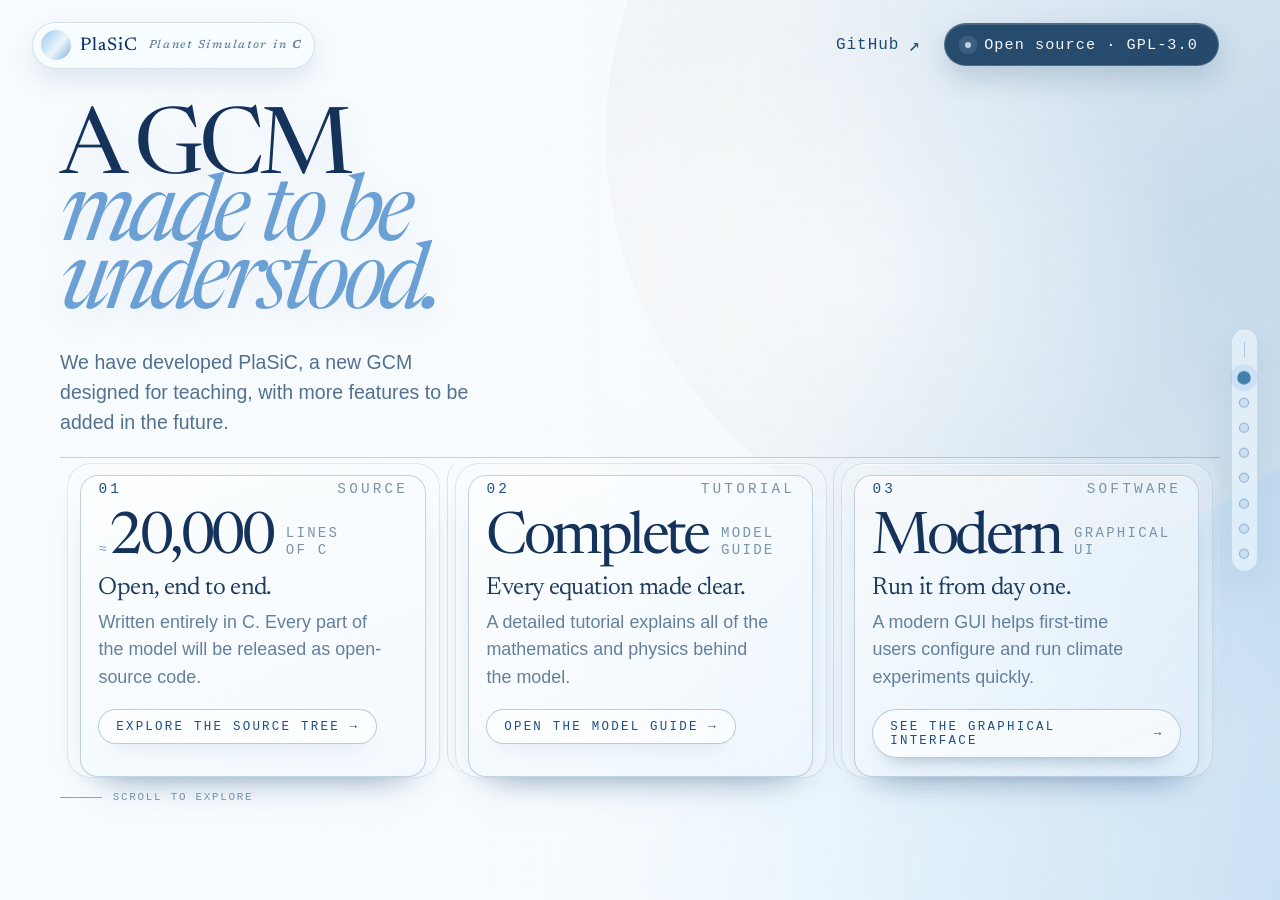
==== commit 6a6a9ab3: "update index.html" ====
--- a/docs-site/docs/index.html
+++ b/docs-site/docs/index.html
@@ -4,10 +4,10 @@
 <meta charset="UTF-8">
 <meta name="viewport" content="width=device-width, initial-scale=1.0">
 <meta name="color-scheme" content="light dark">
-<meta name="description" content="PlaSiC experiments: a 1850–2014 historical simulation and the idealized 1pctCO2 and abrupt-4xCO2 climate-sensitivity experiments.">
+<meta name="description" content="PlaSiC experiments: a 1850–2014 historical simulation, the idealized 1pctCO2 and abrupt-4xCO2 climate-sensitivity experiments, and an ERA5-initialized 10-day forecast case.">
 <meta name="theme-color" content="#0a0f1d">
 <link rel="icon" type="image/svg+xml" href="data:image/svg+xml,%3Csvg xmlns='http://www.w3.org/2000/svg' viewBox='0 0 64 64'%3E%3Cdefs%3E%3CradialGradient id='g' cx='35%25' cy='28%25'%3E%3Cstop stop-color='%23dffaff'/%3E%3Cstop offset='.48' stop-color='%237fe0f2'/%3E%3Cstop offset='1' stop-color='%231d5d7c'/%3E%3C/radialGradient%3E%3C/defs%3E%3Ccircle cx='32' cy='32' r='25' fill='url(%23g)'/%3E%3Cpath d='M12 34c13-9 27-11 40-4' fill='none' stroke='%23fff' stroke-opacity='.7' stroke-width='2'/%3E%3C/svg%3E">
-<title>PlaSiC — Historical and CO₂ experiments</title>
+<title>PlaSiC — Historical, CO₂ and forecast experiments</title>
 <link rel="preconnect" href="https://fonts.googleapis.com">
 <link rel="preconnect" href="https://fonts.gstatic.com" crossorigin>
 <link href="https://fonts.googleapis.com/css2?family=Newsreader:opsz,wght@6..72,400;6..72,500&amp;family=STIX+Two+Text:ital,wght@0,400;0,500;1,400&amp;display=swap" rel="stylesheet">
@@ -944,7 +944,8 @@
 body.theme-coupling .nav .dot::after,
 body.theme-closing .nav .dot::after,
 body.theme-historical .nav .dot::after,
-body.theme-sensitivity .nav .dot::after{
+body.theme-sensitivity .nav .dot::after,
+body.theme-forecast .nav .dot::after{
   border-color:rgba(39,91,127,.18);
   background:rgba(248,253,255,.92);
   color:#315570;
@@ -1189,6 +1190,91 @@
   .sensitivity-legend{gap:.7rem;font-size:.78rem}
   .sensitivity-source{font-size:.6rem;padding:0 .3rem}
 }
+
+/* ============================================================
+   16. PAGE 8 — ERA5-INITIALIZED 10-DAY FORECASTS
+   ============================================================ */
+#s8.forecast{
+  --fc-ink:#17344d;
+  --fc-muted:#58728b;
+  --fc-line:rgba(45,98,128,.2);
+  --fc-accent:#2f7fa8;
+  position:relative;isolation:isolate;overflow:hidden;align-items:stretch;justify-content:flex-start;
+  padding:clamp(4.05rem,5.9vh,5.5rem) clamp(1.2rem,5vw,5.5rem) clamp(1.4rem,3vh,2.5rem);
+  color:var(--fc-ink);
+  background:
+    radial-gradient(66% 95% at 92% 8%,rgba(91,157,211,.3),transparent 68%),
+    radial-gradient(55% 75% at 8% 96%,rgba(127,224,242,.18),transparent 70%),
+    linear-gradient(137deg,#edf6fb 0%,#dcecf5 52%,#c6dfeb 100%);
+}
+#s8.forecast::before{
+  content:"";position:absolute;inset:0;z-index:-1;pointer-events:none;opacity:.4;
+  background-image:linear-gradient(rgba(55,107,139,.08) 1px,transparent 1px),linear-gradient(90deg,rgba(55,107,139,.08) 1px,transparent 1px);
+  background-size:76px 76px;
+  -webkit-mask-image:linear-gradient(155deg,#000 0%,transparent 72%);mask-image:linear-gradient(155deg,#000 0%,transparent 72%);
+}
+.forecast-shell{width:min(100%,1640px);height:100%;margin:0 auto;display:grid;grid-template-rows:auto minmax(0,1fr);gap:clamp(1.05rem,2.3vh,1.75rem)}
+.forecast-index{margin-bottom:.7rem;font-family:var(--font-mono);font-size:.72rem;letter-spacing:.25em;text-transform:uppercase;color:#3e7798}
+.forecast-title{max-width:26ch;font-family:var(--font-elegant);font-size:clamp(2.65rem,4.8vw,5.2rem);font-weight:400;line-height:.9;letter-spacing:-.045em;text-wrap:balance}
+.forecast-title em{color:var(--fc-accent);font-weight:400}
+.forecast-lead{max-width:58ch;margin-top:1rem;color:var(--fc-muted);font-size:clamp(.98rem,1.05vw,1.15rem);line-height:1.55}
+.forecast-content{display:grid;grid-template-columns:minmax(0,1fr);min-height:0}
+.forecast-chart-card{display:flex;flex-direction:column;min-height:0;width:100%;margin:0 auto;padding:clamp(.85rem,1.4vw,1.2rem) clamp(.65rem,.95vw,.95rem) .8rem;overflow:hidden;border:1px solid var(--fc-line);border-radius:22px;background:linear-gradient(145deg,rgba(250,254,255,.88),rgba(228,241,249,.76));box-shadow:0 28px 75px rgba(56,102,131,.16),inset 0 1px 0 rgba(255,255,255,.86);-webkit-backdrop-filter:blur(16px);backdrop-filter:blur(16px)}
+.forecast-chart-title{margin-bottom:.45rem;font-family:var(--font-elegant);font-size:clamp(1.45rem,1.95vw,1.95rem);font-weight:400;color:#17344d}
+.fc-tabs{display:flex;flex-wrap:wrap;gap:.42rem;margin-bottom:.5rem}
+.fc-tab{padding:.46rem .74rem;border:1px solid rgba(45,98,128,.24);border-radius:999px;background:rgba(255,255,255,.5);font-family:Arial,Helvetica,sans-serif;font-size:clamp(.7rem,.8vw,.8rem);letter-spacing:.05em;text-transform:uppercase;color:#4b6c85;white-space:nowrap;transition:background .25s ease,border-color .25s ease,color .25s ease,box-shadow .25s ease}
+.fc-tab:hover{border-color:#4b91b5;color:#2b6f92}
+.fc-tab:focus-visible{outline:2px solid rgba(47,127,168,.5);outline-offset:2px}
+.fc-tab .fc-unit{text-transform:none}
+.fc-tab[aria-selected="true"]{background:#2f7fa8;border-color:#2f7fa8;color:#f4fbfe;box-shadow:0 8px 20px rgba(47,127,168,.28)}
+.fc-band-scroll{min-width:0}
+.fc-band-head{position:relative;height:1.25rem;margin:0 0 .18rem}
+.fc-band-head span{position:absolute;top:0;transform:translateX(-50%);font-family:var(--font-mono);font-size:clamp(.56rem,.7vw,.68rem);letter-spacing:.1em;text-transform:uppercase;color:#64829a;white-space:nowrap}
+.fc-band{position:relative;overflow:hidden;border:1px solid rgba(45,98,128,.18);border-radius:14px;background:#fff;box-shadow:inset 0 1px 0 rgba(255,255,255,.9)}
+.fc-band-body{display:grid;grid-template-columns:minmax(0,1fr) 6.44%}
+.fc-band-maps{display:flex;flex-direction:column;min-width:0}
+.fc-band-cbar{position:relative;overflow:hidden;align-self:start;aspect-ratio:184/440}
+.fc-row{position:relative;overflow:hidden}
+.fc-row img,.fc-band-cbar img{display:block;height:auto;max-width:none}
+.fc-row img{width:calc(3012 / 2674 * 100%)}
+.fc-row-era5{aspect-ratio:2674/256}
+.fc-row-era5 img{transform:translate(calc(150 / 3012 * -100%),calc(var(--y1,184) / 5127 * -100%))}
+.fc-row-plasic{aspect-ratio:2674/256;margin-top:clamp(11px,1.15%,26px)}
+.fc-row-plasic img{transform:translate(calc(150 / 3012 * -100%),calc(var(--y2,453) / 5127 * -100%))}
+.fc-row-lon{aspect-ratio:2674/82}
+.fc-row-lon img{transform:translate(calc(150 / 3012 * -100%),calc(var(--y3,5004) / 5127 * -100%))}
+.fc-band-cbar img{width:calc(3012 / 184 * 100%);transform:translate(calc(2824 / 3012 * -100%),calc(var(--y1,184) / 5127 * -100%))}
+.forecast-chart-card figcaption{padding:.45rem .15rem 0;font-size:clamp(.96rem,1.08vw,1.1rem);line-height:1.45;color:#57728b}
+.forecast-chart-card figcaption strong{color:#2c4a62;font-weight:500}
+.forecast-source{margin-top:.4rem;text-align:center;font-family:var(--font-mono);font-size:clamp(.62rem,.74vw,.74rem);letter-spacing:.05em;line-height:1.55;color:#6a8293}
+.forecast-source a{color:#2f6d9c;border-bottom:1px solid rgba(47,109,156,.32);transition:border-color .25s ease,color .25s ease}
+.forecast-source a:hover{border-bottom-color:#2f6d9c;color:#1f5d8c}
+.forecast-note{margin:.5rem 0 .08rem;padding:.66rem 1.25rem;border:1px solid rgba(37,111,155,.34);border-radius:16px;background:linear-gradient(118deg,rgba(203,235,250,.96),rgba(243,250,254,.55) 52%,rgba(208,235,249,.92));box-shadow:inset 0 1px 0 rgba(255,255,255,.92),0 14px 30px rgba(44,96,132,.14);text-align:center;font-family:var(--font-elegant);font-style:italic;font-size:clamp(1.15rem,1.65vw,1.45rem);line-height:1.4;color:#0e4a72;text-wrap:balance}
+.forecast-note strong{font-style:normal;font-weight:500;color:#b5551f}
+body.theme-forecast .logo{color:#173b58;text-shadow:none}
+body.theme-forecast .logo .sub{color:rgba(35,77,105,.68)}
+body.theme-forecast .logo .mark{background:radial-gradient(circle at 35% 30%,#fff 0%,#b9ecf5 38%,#3f8fb1 72%,transparent 78%);box-shadow:0 0 18px rgba(90,164,191,.34)}
+body.theme-forecast .logo{background:rgba(248,253,255,.72);border-color:rgba(45,98,128,.16);box-shadow:0 12px 28px rgba(47,91,119,.12),inset 0 1px 0 rgba(255,255,255,.9)}
+body.theme-forecast .nav{background:rgba(248,253,255,.62);border-color:rgba(45,98,128,.16);box-shadow:0 16px 34px rgba(47,91,119,.12),inset 0 1px 0 rgba(255,255,255,.86)}
+body.theme-forecast .nav .dot{border-color:rgba(45,98,128,.35);background:rgba(255,255,255,.48)}
+body.theme-forecast .nav .dot.active{background:#2f7fa8;border-color:#2f7fa8;box-shadow:0 0 0 5px rgba(47,127,168,.14),0 0 20px rgba(47,127,168,.44)}
+body.theme-forecast .nav .tick{background:rgba(45,98,128,.25)}
+
+@media (max-width:1180px){
+  #s8.forecast{height:auto;min-height:100dvh;overflow:visible}
+  .fc-band-scroll{overflow-x:auto;-webkit-overflow-scrolling:touch;padding-bottom:.4rem}
+  .fc-band-scroll .fc-band-head,.fc-band-scroll .fc-band{width:980px;max-width:none}
+}
+@media (max-width:680px){
+  #s8.forecast{padding:5.7rem 1.05rem 2.2rem}
+  .forecast-title{font-size:clamp(2.55rem,13vw,4.2rem)}
+  .forecast-lead{font-size:.96rem}
+  .forecast-chart-card{padding:.75rem .55rem .7rem;border-radius:16px}
+  .fc-tab{font-size:.66rem;padding:.42rem .58rem}
+  .forecast-chart-card figcaption{padding:.5rem .2rem 0;font-size:.9rem}
+  .forecast-source{font-size:.6rem;padding:0 .3rem}
+  .forecast-note{font-size:1.02rem;padding:.6rem .8rem;border-radius:12px}
+}
 </style>
 </head>
 <body class="theme-closing">
@@ -1214,6 +1300,7 @@
   <button class="dot" data-target="s3" aria-label="Component coupling"></button>
   <button class="dot" data-target="s6" aria-label="Historical experiment"></button>
   <button class="dot" data-target="s7" aria-label="CO₂ sensitivity experiments"></button>
+  <button class="dot" data-target="s8" aria-label="ERA5-initialized forecasts"></button>
 </nav>
 
 <main class="scroll" id="scroll">
@@ -1952,7 +2039,7 @@
         <div>
           <p class="sensitivity-index reveal" style="--d:.08s">07 / CO₂ sensitivity experiments</p>
           <h2 class="sensitivity-title reveal" id="sensitivity-title" style="--d:.14s">4xCO2 &amp; 1pctCO2 experiments.<br><em>Sensitivity picture.</em></h2>
-          <p class="sensitivity-lead reveal" style="--d:.2s">PlaSiC runs the two CMIP6 CO₂-sensitivity experiments with its full coupled ocean: a 1 % yr⁻¹ ramp and an abrupt 4× step. Together they give its transient climate response and its effective equilibrium climate sensitivity — placed here against 31 CMIP6 models.</p>
+          <p class="sensitivity-lead reveal" style="--d:.2s">PlaSiC runs the two CMIP6 CO₂-sensitivity experiments with its full coupled ocean: a 1 % yr⁻¹ ramp and an abrupt 4× step.</p>
         </div>
       </header>
 
@@ -1968,6 +2055,66 @@
           </div>
           <svg id="sensitivityChart" viewBox="0 0 1240 520" role="img" aria-labelledby="sensitivity-chart-title"></svg>
           <p class="sensitivity-source">Source: CMIP6 diagnostics from <a href="https://github.com/mark-ringer/cmip6" target="_blank" rel="noopener">github.com/mark-ringer/cmip6</a> (CC BY-SA 4.0); PlaSiC values from its own 1pctCO2 and abrupt-4xCO2 runs.</p>
+        </figure>
+      </div>
+    </div>
+  </section>
+
+  <!-- ================= SECTION 8 : ERA5-INITIALIZED FORECASTS ================= -->
+  <section id="s8" class="forecast" data-theme="theme-forecast" data-cloud="0.02" aria-labelledby="forecast-title">
+    <div class="forecast-shell">
+      <header class="forecast-head">
+        <div>
+          <p class="forecast-index reveal" style="--d:.08s">08 / ERA5-initialized forecasts</p>
+          <h2 class="forecast-title reveal" id="forecast-title" style="--d:.14s">10-day forecasts.<br><em>Real weather, ten days out.</em></h2>
+          <p class="forecast-lead reveal" style="--d:.2s">Initialized from an ERA5 analysis, PlaSiC is run as a free T85/L25 forecast for ten days. The case below follows Typhoon Maysak (2020) across the western North Pacific, verified against ERA5 at matching valid times.</p>
+        </div>
+      </header>
+
+      <div class="forecast-content">
+        <figure class="forecast-chart-card reveal" style="--d:.3s" aria-labelledby="forecast-chart-title">
+          <h3 class="forecast-chart-title" id="forecast-chart-title">Typhoon Maysak (2020) · western North Pacific</h3>
+          <div class="fc-tabs" role="tablist" aria-label="Forecast diagnostics">
+            <button class="fc-tab" role="tab" id="fc-tab-mslp" aria-selected="true" tabindex="0" aria-controls="fc-band" data-band="mslp">Mean sea-level pressure</button>
+            <button class="fc-tab" role="tab" id="fc-tab-vort850" aria-selected="false" tabindex="-1" aria-controls="fc-band" data-band="vort850">850 <span class="fc-unit">hPa</span> vorticity</button>
+            <button class="fc-tab" role="tab" id="fc-tab-t500" aria-selected="false" tabindex="-1" aria-controls="fc-band" data-band="t500">500 <span class="fc-unit">hPa</span> temperature</button>
+            <button class="fc-tab" role="tab" id="fc-tab-z500" aria-selected="false" tabindex="-1" aria-controls="fc-band" data-band="z500">500 <span class="fc-unit">hPa</span> height</button>
+            <button class="fc-tab" role="tab" id="fc-tab-wind250" aria-selected="false" tabindex="-1" aria-controls="fc-band" data-band="wind250">250 <span class="fc-unit">hPa</span> wind speed</button>
+            <button class="fc-tab" role="tab" id="fc-tab-q700" aria-selected="false" tabindex="-1" aria-controls="fc-band" data-band="q700">700 <span class="fc-unit">hPa</span> specific humidity</button>
+            <button class="fc-tab" role="tab" id="fc-tab-cloud" aria-selected="false" tabindex="-1" aria-controls="fc-band" data-band="cloud">Total cloud cover</button>
+          </div>
+          <div class="fc-band-scroll">
+            <div class="fc-band-head" aria-hidden="true">
+              <span style="left:14.94%">2020-09-01 00 UTC</span>
+              <span style="left:26.98%">+24 h</span>
+              <span style="left:38.98%">+48 h</span>
+              <span style="left:50.98%">+72 h</span>
+              <span style="left:63.02%">+120 h</span>
+              <span style="left:75.02%">+168 h</span>
+              <span style="left:87.02%">+240 h</span>
+            </div>
+            <div class="fc-band" id="fc-band" role="tabpanel" aria-labelledby="fc-tab-mslp" tabindex="0" style="--y1:184;--y2:453">
+              <div class="fc-band-body">
+                <div class="fc-band-maps">
+                  <div class="fc-row fc-row-era5">
+                    <img src="tutorial/assets/images/era5-forecast/zoom_typhoon2020.png" width="3012" height="5127" loading="lazy" decoding="async" alt="ERA5 analysis or verification maps at seven lead times">
+                  </div>
+                  <div class="fc-row fc-row-plasic">
+                    <img src="tutorial/assets/images/era5-forecast/zoom_typhoon2020.png" width="3012" height="5127" loading="lazy" decoding="async" alt="PlaSiC forecast maps at seven lead times">
+                  </div>
+                  <div class="fc-row fc-row-lon">
+                    <img src="tutorial/assets/images/era5-forecast/zoom_typhoon2020.png" width="3012" height="5127" loading="lazy" decoding="async" alt="Longitude axis labels, 110°E to 170°E every 20 degrees">
+                  </div>
+                </div>
+                <div class="fc-band-cbar">
+                  <img src="tutorial/assets/images/era5-forecast/zoom_typhoon2020.png" width="3012" height="5127" loading="lazy" decoding="async" alt="Colour scale for the selected diagnostic">
+                </div>
+              </div>
+            </div>
+          </div>
+          <figcaption id="forecast-chart-caption"><strong>ERA5 vs PlaSiC.</strong> Each diagnostic stacks the ERA5 analysis or verification (top) above the corresponding PlaSiC forecast (bottom) at seven lead times. The forecast starts from a 12-hour ERA5 nudging window and is verified against ERA5 at matching valid times; the maps cover 100–180°E, 0–60°N on the model’s 128 × 256 Gaussian grid.</figcaption>
+          <p class="forecast-source">From the <a href="tutorial/6-experiments/6.6-era5-initialized-10day-forecasts/">ERA5-initialized 10-day forecast experiment</a> · <a href="tutorial/assets/images/era5-forecast/zoom_typhoon2020.png" target="_blank" rel="noopener">open the full-resolution figure</a></p>
+          <p class="forecast-note">PlaSiC has not yet been through careful engineering tuning — <strong>further optimisation is expected to improve these forecasts</strong>.</p>
         </figure>
       </div>
     </div>
@@ -2982,6 +3129,56 @@
 });
 
 /* ============================================================
+   FORECAST BANDS — zoom_typhoon2020.png is one tall comparison
+   figure (3012 x 5127): nine diagnostics, each two map rows
+   (ERA5 above, PlaSiC below). Each tab shows the band of one
+   diagnostic; y1/y2 are the pixel offsets of the two map rows
+   in that source. x=150 trims the rotated group label, and the
+   longitude strip (y=5004) sits under every band.
+   ============================================================ */
+var FORECAST_BANDS = {
+  mslp:    { y1: 184,  y2: 453 },
+  vort850: { y1: 720,  y2: 989 },
+  t500:    { y1: 2330, y2: 2599 },
+  z500:    { y1: 1793, y2: 2062 },
+  wind250: { y1: 2867, y2: 3136 },
+  q700:    { y1: 3403, y2: 3672 },
+  cloud:   { y1: 3940, y2: 4209 }
+};
+function initForecastTabs(){
+  var tablist = document.querySelector(".fc-tabs");
+  var band = document.getElementById("fc-band");
+  if (!tablist || !band) return;
+  var tabs = Array.prototype.slice.call(tablist.querySelectorAll(".fc-tab"));
+  function select(key, focus){
+    var b = FORECAST_BANDS[key];
+    if (!b) return;
+    band.style.setProperty("--y1", b.y1);
+    band.style.setProperty("--y2", b.y2);
+    band.setAttribute("aria-labelledby", "fc-tab-" + key);
+    tabs.forEach(function(tab){
+      var on = tab.getAttribute("data-band") === key;
+      tab.setAttribute("aria-selected", on ? "true" : "false");
+      tab.setAttribute("tabindex", on ? "0" : "-1");
+      if (on && focus) tab.focus();
+    });
+  }
+  tabs.forEach(function(tab, i){
+    tab.addEventListener("click", function(){ select(tab.getAttribute("data-band")); });
+    tab.addEventListener("keydown", function(e){
+      var key = e.key;
+      var next = key === "ArrowRight" ? i + 1 :
+                 key === "ArrowLeft"  ? i - 1 :
+                 key === "Home"       ? 0 :
+                 key === "End"        ? tabs.length - 1 : -1;
+      if (next < 0 || next >= tabs.length) return;
+      e.preventDefault();
+      select(tabs[next].getAttribute("data-band"), true);
+    });
+  });
+}
+
+/* ============================================================
    WELCOME: build CTA links from registry (two buttons already wired
    via data-external ordering). No further action required.
    ============================================================ */
@@ -2995,6 +3192,7 @@
   drawHistoricalChart();
   drawSensitivityChart();
   drawSensitivityTimeseries();
+  initForecastTabs();
   // ensure first section labelled active on load
   sections.forEach(function(s,i){ s.classList.toggle("active", i===0); });
   navDots.forEach(function(dm,i){ dm.classList.toggle("active", i===0); });
